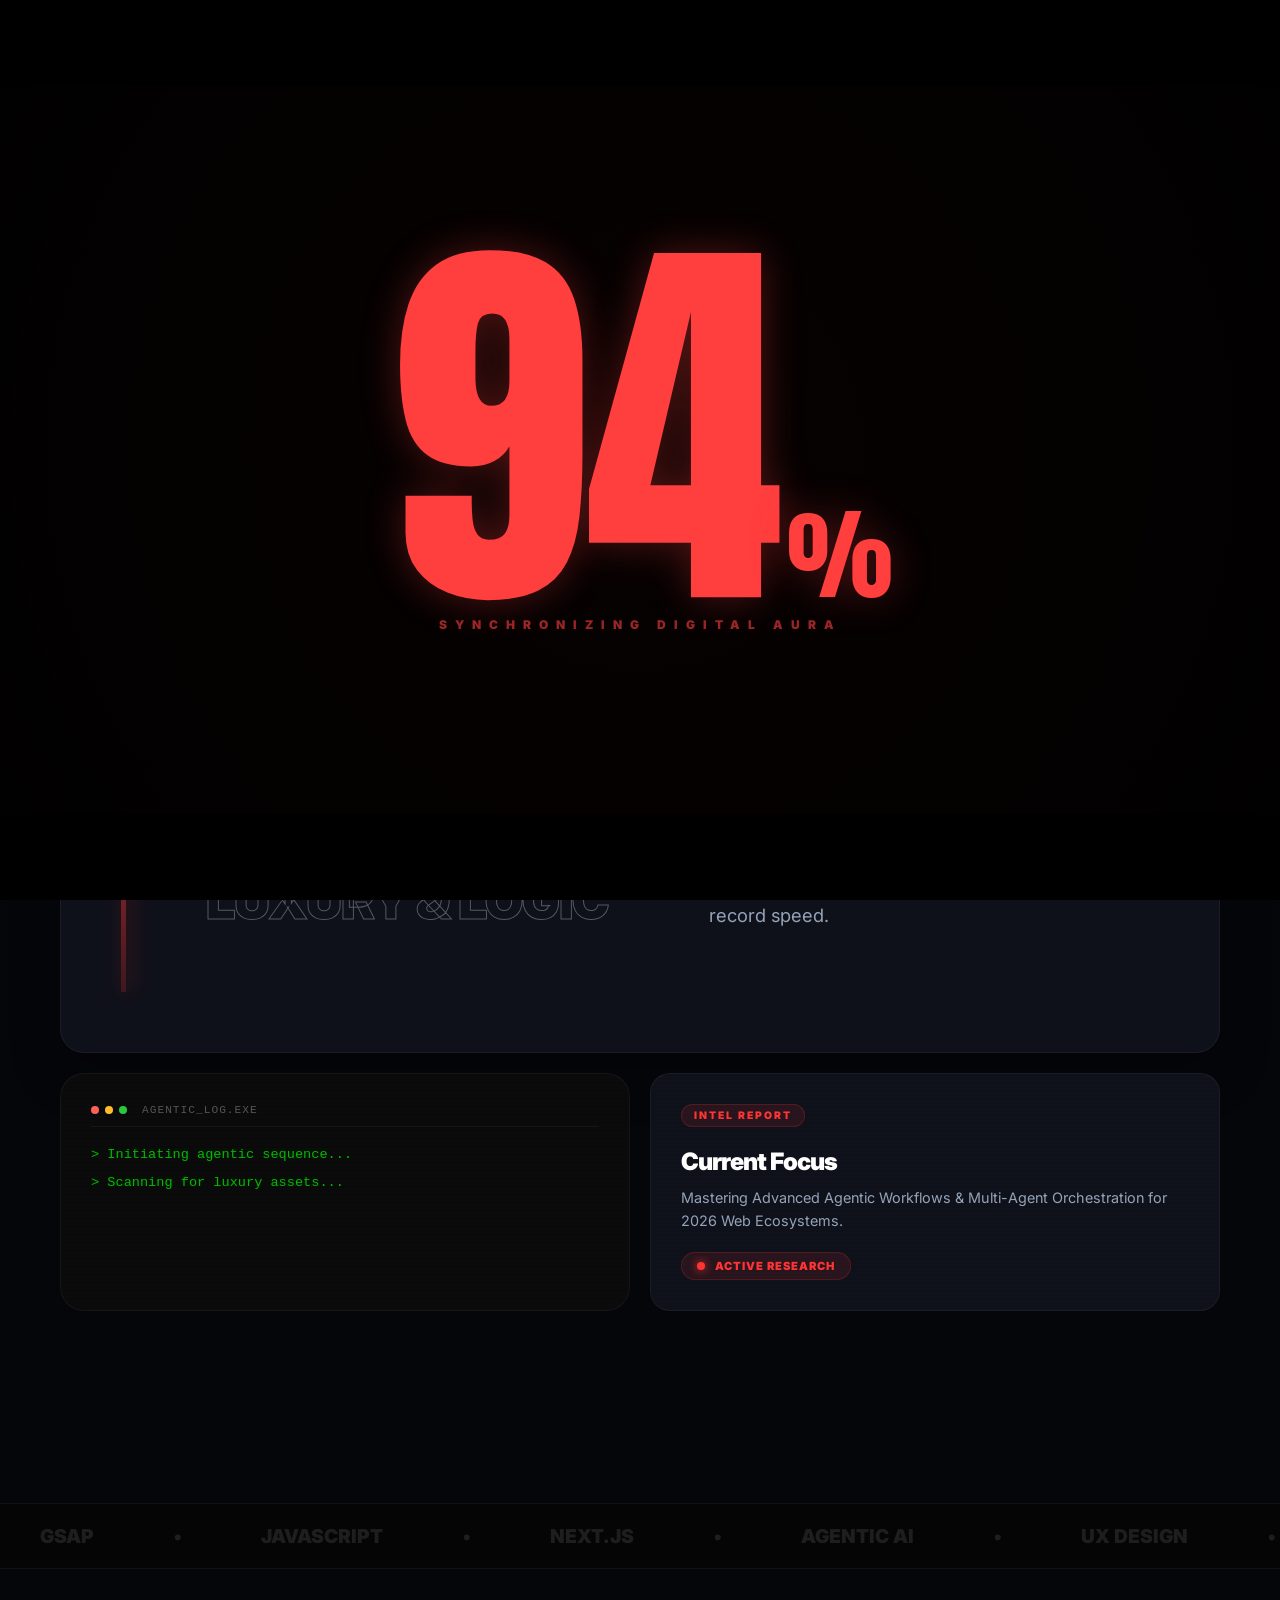
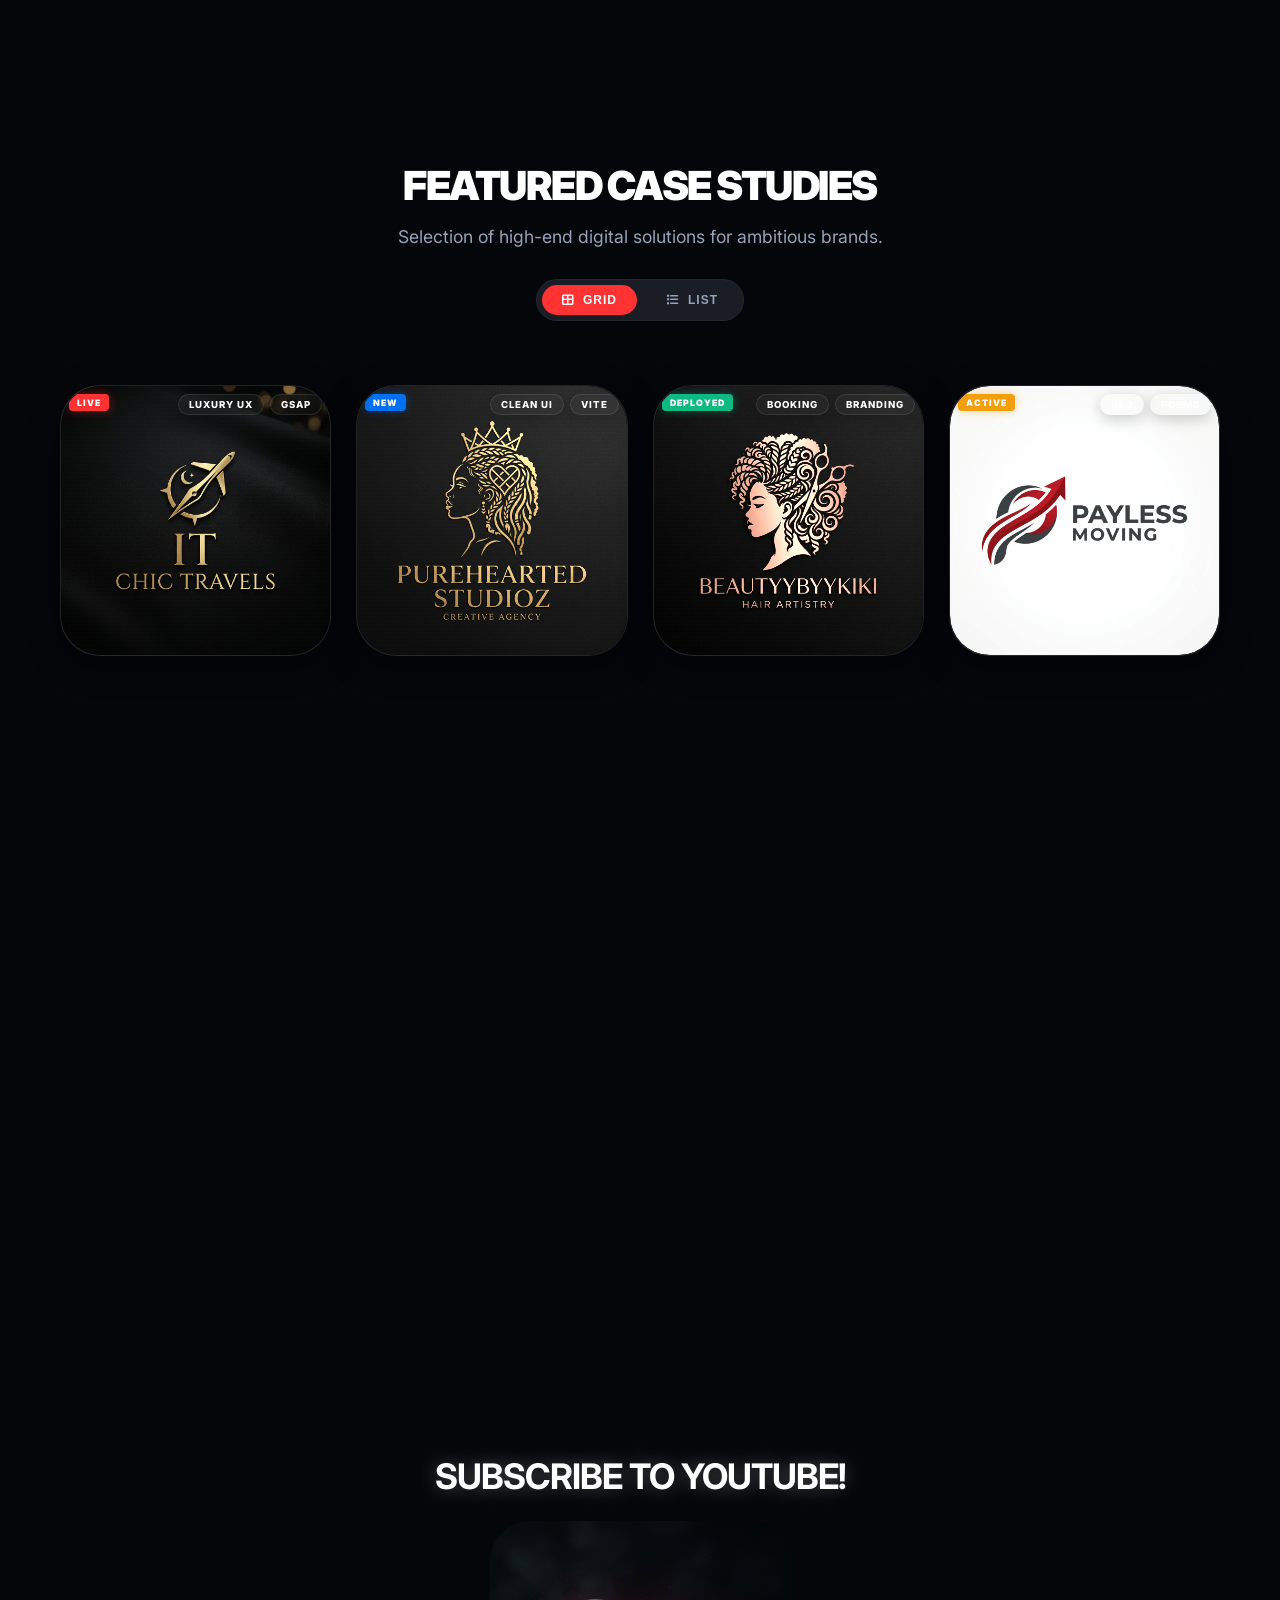
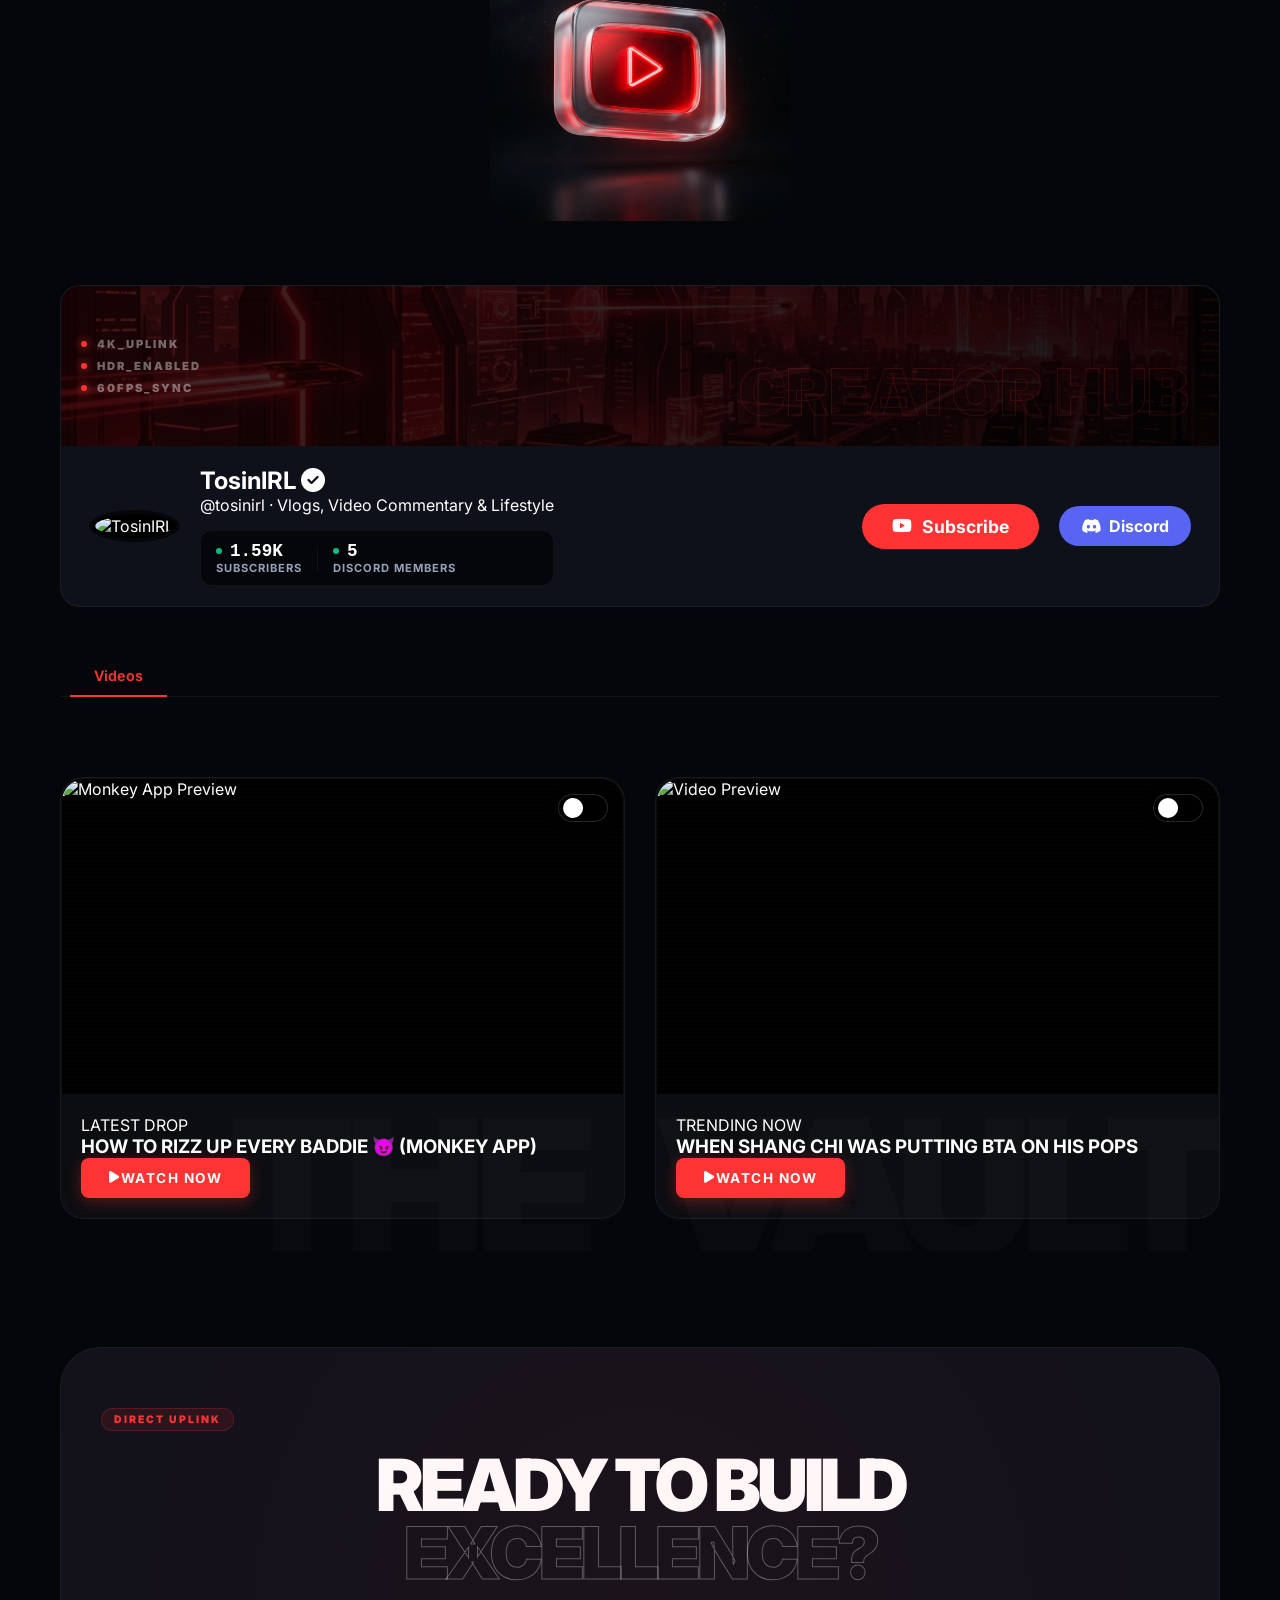
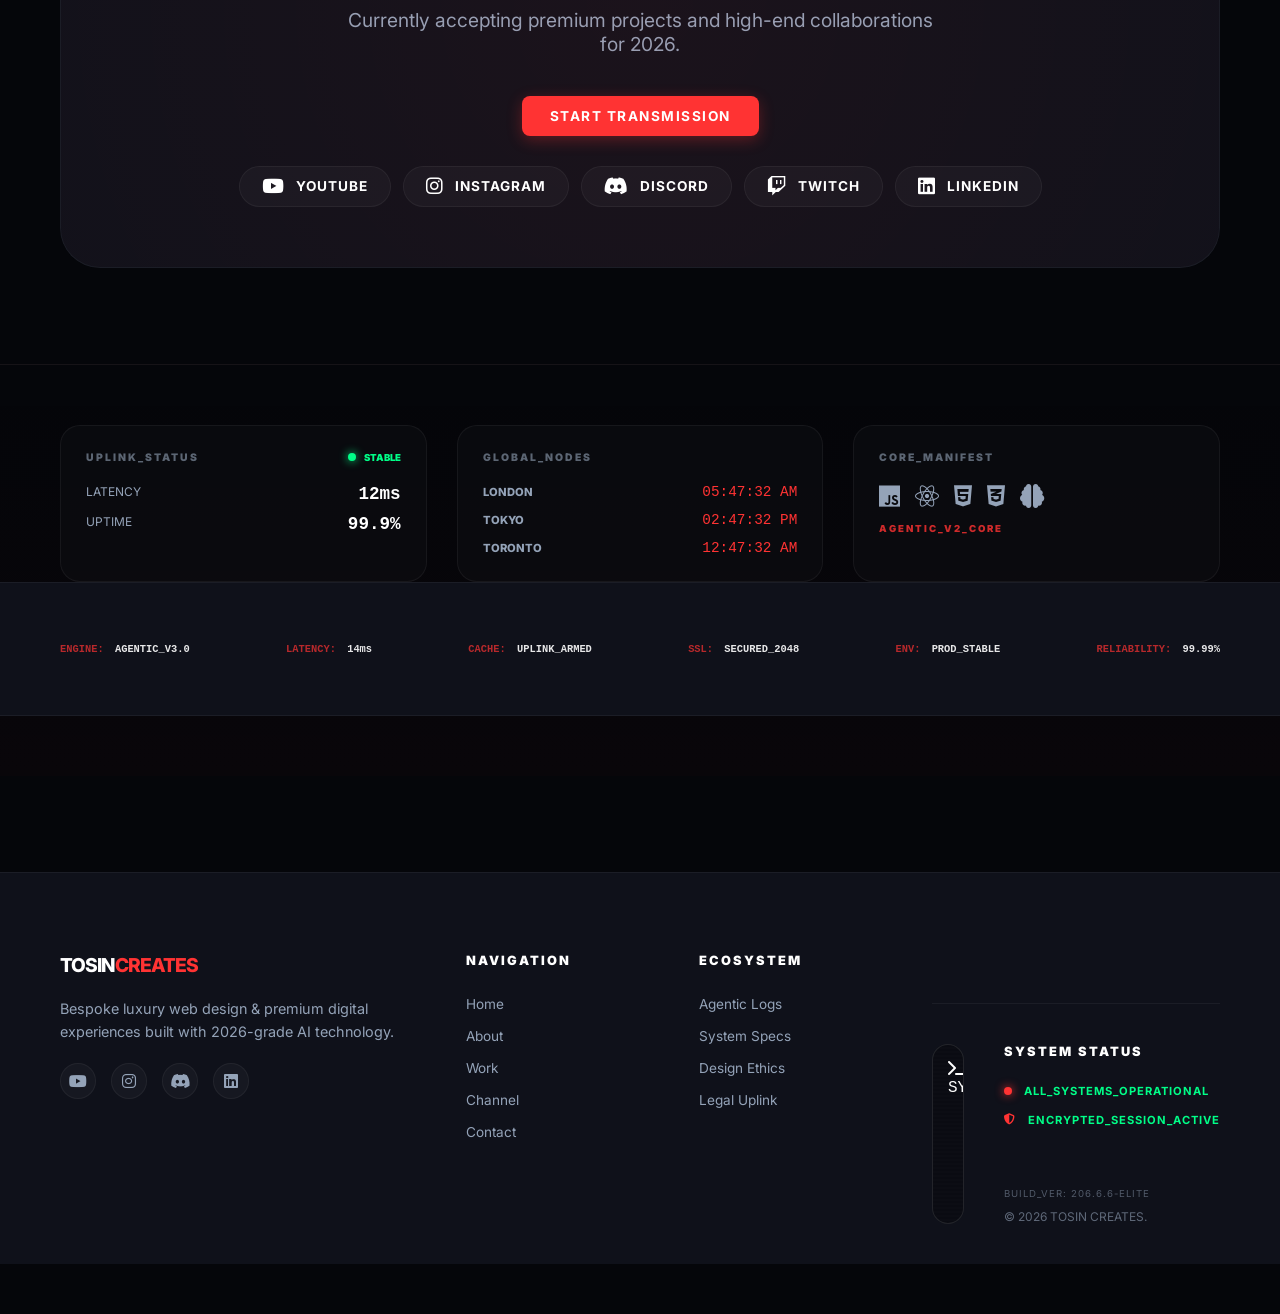
==== DEPLOYABLE_PORTFOLIO/index.html @ 37f535d2 "Add glassmorphic YouTube subscribe button to match Discord style" ====
<!-- DEPLOY_ID: 20260421_0252 -->
<!DOCTYPE html>
<html lang="en">
<head>
    <meta charset="UTF-8">
    <meta name="viewport" content="width=device-width, initial-scale=1.0, viewport-fit=cover">
    <title>Tosin Creates | Creative Web Development & Designer (v206.6.7)</title>
    <!-- CACHE_BUST: 2026-04-26-22-22 -->

    <link rel="icon" type="image/png" href="assets/images/tc_media_hub_logo.png?v=23">
    <link rel="shortcut icon" href="assets/images/tc_media_hub_logo.png?v=23">
    <link rel="apple-touch-icon" href="assets/images/tc_media_hub_logo.png?v=24">
    <link href="https://fonts.googleapis.com/css2?family=Anton&family=Inter:wght@400;700;900&display=swap" rel="stylesheet">
    <link rel="stylesheet" href="style.css?v=206.5">
    <link rel="stylesheet" href="https://cdnjs.cloudflare.com/ajax/libs/font-awesome/6.4.0/css/all.min.css">
    <script src="https://cdnjs.cloudflare.com/ajax/libs/gsap/3.12.2/gsap.min.js"></script>
    <script src="https://cdnjs.cloudflare.com/ajax/libs/gsap/3.12.2/ScrollTrigger.min.js"></script>
</head>
<body>
    <!-- Premium Preloader -->
    <!-- Mob Psycho Inspired Loading Screen -->
    <div id="preloader">
        <div class="mob-container">
            <div class="shigeo-aura"></div>
            <div class="mob-counter">
                <span id="load-count">00</span>
                <span class="mob-percent">%</span>
            </div>
            <div class="mob-status">Synchronizing Digital Aura</div>
        </div>
    </div>

    <div class="noise-overlay"></div>
    

    <!-- Pro-Dashboard Header (Based on Screenshot) -->
    <header class="dashboard-header">
        <div class="header-left">
            <div class="logo">TOSIN<span>CREATES</span></div>
        </div>
        
        <nav class="header-center">
            <ul class="nav-links">
                <li><a href="#home" class="active">Home</a></li>
                <li><a href="#about">About</a></li>
                <li><a href="#work">Work</a></li>
                <li><a href="#socials">Channel</a></li>
            </ul>
        </nav>
        
        <div class="header-right">
            <div class="header-status">
                <span class="status-loc">TORONTO</span>
                <span class="status-sep">|</span>
                <span class="status-time" id="headerTime">00:00:00</span>
            </div>
            <div id="themeToggle" class="theme-switch" aria-label="Toggle Theme">
                <i class="fas fa-moon moon-icon"></i>
                <i class="fas fa-sun sun-icon"></i>
                <div class="theme-dot"></div>
            </div>
            <button id="mobileMenuBtn" class="mobile-menu-btn" aria-label="Toggle Menu">
                <span></span>
                <span></span>
            </button>
        </div>
    </header>

    <!-- Mobile Navigation Overlay -->
    <div id="mobileNav" class="mobile-nav-overlay">
        <div class="mobile-nav-content">
            <ul class="mobile-nav-links">
                <li><a href="#home">HOME</a></li>
                <li><a href="#about">ABOUT</a></li>
                <li><a href="#work">WORK</a></li>
                <li><a href="#socials">CHANNEL</a></li>
                <li><a href="#contact">CONTACT</a></li>
            </ul>
            <div class="mobile-nav-footer">
                <div class="status-badge">
                    <div class="status-pulse"></div>
                    <span>SYS_MOBILE_UPLINK_READY</span>
                </div>
            </div>
        </div>
    </div>

    <main>
        <!-- Hero Section: Premium Technical Focus -->
        <section class="hero" id="home">
            <div class="hero-content">
                <div class="badge">AGENTIC AI POWERED</div>
                <h1>Crafting Digital Excellence</h1>
                <p>Bespoke luxury web design & premium digital experiences built with 2026-grade AI technology.</p>
                <div class="hero-btns">
                    <a href="#work" class="btn btn-primary">View Portfolio</a>
                    <a href="#contact" class="btn btn-outline">Start Project</a>
                </div>
                <div class="hero-system-clock">
                    <div class="clock-prefix">SYS_CORE_UPLINK // TORONTO</div>
                    <div class="clock-time" id="heroClock">00:00:00</div>
                    <div class="clock-status">
                        <span class="status-dot"></span>
                        SIGNAL_STRENGTH_MAXIMIZED
                    </div>
                </div>
                <div class="hero-watermark">
                    <span class="watermark-text">TOSIN</span>
                    <span class="watermark-text">CREATES</span>
                </div>
            </div>
        </section>

        <!-- About / Mission Section -->
        <section class="about" id="about">
            <div class="container">
                <div class="about-card">
                    <!-- Left accent bar -->
                    <div class="about-accent-bar"></div>

                    <!-- Main content -->
                    <div class="about-inner">
                        <div class="about-content-left">
                            <div class="about-top">
                                <span class="about-eyebrow">Current Mission</span>
                                <div class="about-divider"></div>
                            </div>
                            <h2 class="about-heading">
                                The Intersection of<br>
                                <span class="about-heading-highlight">Luxury &amp; Logic</span>
                            </h2>
                        </div>

                        <div class="about-content-right">
                            <p class="about-para">
                                I am a creative web developer focused on mastering the transition from 
                                <em>'AI power user'</em> to building AI&#8209;driven digital ecosystems. 
                                My workflow is built on agentic systems, allowing me to ship premium, 
                                custom&#8209;coded solutions at record speed.
                            </p>
                        </div>
                    </div>


                </div>

                <!-- Ecosystem Grid: Agentic Log & Daily Mission -->
                <div class="ecosystem-grid">
                    <!-- Agentic Log -->
                    <div class="system-card terminal-card">
                        <div class="terminal-header">
                            <div class="terminal-dots">
                                <span></span><span></span><span></span>
                            </div>
                            <div class="terminal-title">AGENTIC_LOG.EXE</div>
                        </div>
                        <div class="terminal-body" id="agenticLog">
                            <div class="log-line">> Initiating agentic sequence...</div>
                            <div class="log-line">> Scanning for luxury assets...</div>
                        </div>
                    </div>

                    <!-- Daily Mission -->
                    <div class="system-card mission-card">
                        <div class="about-top">
                            <span class="about-eyebrow">Intel Report</span>
                        </div>
                        <h3 class="mission-title">Current Focus</h3>
                        <p class="mission-desc">Mastering Advanced Agentic Workflows & Multi-Agent Orchestration for 2026 Web Ecosystems.</p>
                        <div class="mission-status">
                            <div class="status-pulse"></div>
                            <span>ACTIVE RESEARCH</span>
                        </div>
                    </div>
                </div>
            </div>
        </section>

        <!-- Tech Marquee -->
        <div class="tech-marquee-wrap">
            <div class="tech-marquee">
                <div class="marquee-content">
                    <span>GSAP</span><span>•</span>
                    <span>JAVASCRIPT</span><span>•</span>
                    <span>NEXT.JS</span><span>•</span>
                    <span>AGENTIC AI</span><span>•</span>
                    <span>UX DESIGN</span><span>•</span>
                    <span>LUXURY CODE</span><span>•</span>
                    <!-- Duplicate for infinite scroll -->
                    <span>GSAP</span><span>•</span>
                    <span>JAVASCRIPT</span><span>•</span>
                    <span>NEXT.JS</span><span>•</span>
                    <span>AGENTIC AI</span><span>•</span>
                    <span>UX DESIGN</span><span>•</span>
                    <span>LUXURY CODE</span><span>•</span>
                </div>
            </div>
        </div>

        <!-- Work Section: Cases Studies (Pro Grid) -->
        <section class="work" id="work">
            <div class="container">
                <div class="section-header">
                    <h2>Featured Case Studies</h2>
                    <p>Selection of high-end digital solutions for ambitious brands.</p>
                    
                    <div class="view-controls">
                        <button id="gridViewBtn" class="view-btn active"><i class="fas fa-th-large"></i> GRID</button>
                        <button id="listViewBtn" class="view-btn"><i class="fas fa-list"></i> LIST</button>
                    </div>
                </div>
                
                <div class="project-grid">
                    <!-- 1. IT Chic Travels -->
                    <div class="project-card dashboard-card">
                        <div class="card-image-wrapper">
                            <img src="assets/images/it_chic_logo.png" alt="IT Chic Travels" class="project-img">
                            <div class="card-overlay">
                                <span class="card-badge live">LIVE</span>
                                <div class="card-tags">
                                    <span class="tag">Luxury UX</span>
                                    <span class="tag">GSAP</span>
                                </div>
                            </div>
                        </div>
                        <div class="card-info">
                            <h3>IT Chic Travels</h3>
                            <p>Luxury travel boutique with cinematic storytelling.</p>
                            <a href="https://itchictravels.netlify.app/" class="card-btn" target="_blank">View Project <i class="fas fa-external-link-alt"></i></a>
                        </div>
                    </div>

                    <!-- 2. PureHearted Studioz -->
                    <div class="project-card dashboard-card item-pure">
                        <div class="card-image-wrapper">
                            <img src="assets/images/purehearted_logo_v2.png" alt="PureHearted Studioz" class="project-img">
                            <div class="card-overlay">
                                <span class="card-badge new">NEW</span>
                                <div class="card-tags">
                                    <span class="tag">Clean UI</span>
                                    <span class="tag">Vite</span>
                                </div>
                            </div>
                        </div>
                        <div class="card-info">
                            <h3>PureHearted Studioz</h3>
                            <p>Minimalist, high-performance studio platform.</p>
                            <a href="https://pureheartedstudioz.com" class="card-btn" target="_blank">View Project <i class="fas fa-external-link-alt"></i></a>
                        </div>
                    </div>

                    <!-- 3. BeautyybyyKiKi -->
                    <div class="project-card dashboard-card item-beauty">
                        <div class="card-image-wrapper">
                            <img src="assets/images/beautyybyykiki_logo_v2.png" alt="BeautyybyyKiKi" class="project-img">
                            <div class="card-overlay">
                                <span class="card-badge deployed">DEPLOYED</span>
                                <div class="card-tags">
                                    <span class="tag">Booking</span>
                                    <span class="tag">Branding</span>
                                </div>
                            </div>
                        </div>
                        <div class="card-info">
                            <h3>BeautyybyyKiKi</h3>
                            <p>Professional booking & portfolio for hair artistry.</p>
                            <a href="https://tosinirl.github.io/beautyybyykiki/" class="card-btn" target="_blank">View Project <i class="fas fa-external-link-alt"></i></a>
                        </div>
                    </div>

                    <!-- 4. Payless Moving -->
                    <div class="project-card dashboard-card">
                        <div class="card-image-wrapper">
                            <img src="assets/images/payless_logo.png" alt="Payless Moving" class="project-img">
                            <div class="card-overlay">
                                <span class="card-badge active">ACTIVE</span>
                                <div class="card-tags">
                                    <span class="tag">SEO</span>
                                    <span class="tag">Forms</span>
                                </div>
                            </div>
                        </div>
                        <div class="card-info">
                            <h3>Payless Moving</h3>
                            <p>Refined logistics for local delivery excellence.</p>
                            <a href="https://tosinirl.github.io/PAYLESSMOVING/" class="card-btn" target="_blank">View Project <i class="fas fa-external-link-alt"></i></a>
                        </div>
                    </div>




                </div> <!-- End project-grid -->
            </div> <!-- End container -->
        </section> <!-- End work section -->
        <!-- Metrics Removed -->


        <!-- Discord Hub Section -->
        <section id="discord-hub" class="discord-hub reveal-on-scroll">
            <div class="hub-container">
                <div class="hub-text">
                    <h2>Discord</h2>
                                        <p>Join our thriving Discord community—see the preview below! Access exclusive updates, join our movie nights, and hang out with the community. It’s the perfect hub for streaming, YouTube, and just chilling together.</p>
                </div>
                <div class="hub-action">
                    <a href="https://discord.com/invite/vW7DnNsf74" class="discord-join-btn" target="_blank">
                        <span>Join my Discord!</span>
                        <div class="discord-logo-wrap">
                            <img src="assets/images/discord-dark.png" alt="Discord Logo Dark" class="discord-btn-logo discord-logo-dark">
                            <img src="assets/images/discord-light.png" alt="Discord Logo Light" class="discord-btn-logo discord-logo-light">
                        </div>
                    </a>
                </div>
            </div>
        </section>

        <!-- YouTube Content Hub -->
        <section class="hub" id="socials">
            <div class="container">
                <div class="hub-action" style="margin-bottom: 4rem;">
                    <a href="https://youtube.com/@tosinirl?sub_confirmation=1" class="youtube-subscribe-btn" target="_blank">
                        <span>Subscribe to YouTube!</span>
                        <div class="youtube-logo-wrap">
                            <img src="assets/images/youtube_glass_icon.png" alt="YouTube Glass Icon" class="youtube-glass-icon">
                        </div>
                    </a>
                </div>

                <!-- Channel Header -->
                <div class="yt-channel-header">
                    <div class="yt-channel-banner">
                        <div class="yt-banner-specs">
                            <div class="spec-item"><span class="spec-dot"></span> 4K_UPLINK</div>
                            <div class="spec-item"><span class="spec-dot"></span> HDR_ENABLED</div>
                            <div class="spec-item"><span class="spec-dot"></span> 60FPS_SYNC</div>
                        </div>
                    </div>
                    <div class="yt-channel-meta">
                        <div class="yt-channel-avatar-wrap">
                            <img src="https://yt3.googleusercontent.com/zx10fuWqPwDa7uQhcf-ajlOKGNH3bXg_g7iide2NKQWUYK5bnap0Apryln_4ciFgs-VlFRwd3Q=s900-c-k-c0x00ffffff-no-rj" alt="TosinIRL" class="yt-channel-avatar">
                        </div>
                        <div class="yt-channel-info">
                            <h2 class="yt-channel-name">TosinIRL <i class="fas fa-check-circle yt-verify"></i></h2>
                            <p class="yt-channel-handle">@tosinirl · Vlogs, Video Commentary & Lifestyle</p>
                            
                            <!-- Live Stats Row -->
                            <div class="yt-channel-stats">
                                <div class="stat-item">
                                    <span class="stat-value"><span class="pulse-dot"></span><span id="sub-count">1.59K</span></span>
                                    <span class="stat-label">Subscribers</span>
                                </div>
                                <div class="stat-divider"></div>
                                <div class="stat-item">
                                    <span class="stat-value"><span class="pulse-dot"></span><span id="discord-count">5</span></span>
                                    <span class="stat-label">Discord Members</span>
                                </div>
                            </div>
                        </div>
                        <div class="yt-channel-actions">
                            <a href="https://youtube.com/@tosinirl?sub_confirmation=1" class="btn-yt-subscribe" target="_blank" rel="noopener">
                                <i class="fab fa-youtube"></i> Subscribe
                            </a>
                            <a href="https://discord.com/invite/vW7DnNsf74" class="btn-discord" target="_blank" rel="noopener">
                                <i class="fab fa-discord"></i> Discord
                            </a>
                        </div>
                    </div>
                </div>

                <!-- Channel Tabs -->
                <div class="yt-tabs">
                    <div class="yt-tab active" data-tab="videos">Videos</div>
                </div>

                <!-- Featured Previews Grid -->
                <div class="yt-tab-content">
                    <div class="yt-main-content">
                        <div class="video-preview-grid">
                            <!-- Monkey App -->
                            <div class="video-card featured-full featured-monkey" data-video-id="UNarPhkqDD0">
                                <div class="thumbnail">
                                    <div class="volume-control"><i class="fas fa-volume-up"></i><div class="dot"></div></div>
                                    <img src="https://i.ytimg.com/vi/UNarPhkqDD0/hqdefault.jpg" class="thumbnail-img" alt="Monkey App Preview">
                                    <div id="monkey-player" class="yt-iframe"></div>
                                    <div class="featured-play-hint"><i class="fas fa-play"></i></div>
                                </div>
                                <div class="video-content featured-content">
                                    <span class="featured-label text-accent">LATEST DROP</span>
                                    <h3 class="video-title">HOW TO RIZZ UP EVERY BADDIE 😈 (MONKEY APP)</h3>
                                    <div class="featured-actions">
                                        <a href="https://www.youtube.com/watch?v=UNarPhkqDD0" target="_blank" class="btn btn-primary">
                                            <i class="fas fa-play"></i> WATCH NOW
                                        </a>
                                    </div>
                                </div>
                            </div>

                            <!-- Shang Chi -->
                            <div class="video-card featured-full featured-shangchi" data-video-id="1UVkZgmm4Gk">
                                <div class="thumbnail">
                                    <div class="volume-control"><i class="fas fa-volume-up"></i><div class="dot"></div></div>
                                    <img src="https://i.ytimg.com/vi/1UVkZgmm4Gk/hqdefault.jpg" class="thumbnail-img" alt="Video Preview">
                                    <div id="shangchi-player" class="yt-iframe"></div>
                                    <div class="featured-play-hint"><i class="fas fa-play"></i></div>
                                </div>
                                <div class="video-content featured-content">
                                    <span class="featured-label text-accent">TRENDING NOW</span>
                                    <h3 class="video-title">WHEN SHANG CHI WAS PUTTING BTA ON HIS POPS</h3>
                                    <div class="featured-actions">
                                        <a href="https://www.youtube.com/watch?v=1UVkZgmm4Gk" target="_blank" class="btn btn-primary">
                                            <i class="fas fa-play"></i> WATCH NOW
                                        </a>
                                    </div>
                                </div>
                            </div>
                        </div>
                    </div>
                </div>

            </div>
        <!-- Contact Console: The Grand Finale -->
        <section class="contact" id="contact">
            <div class="container">
                <div class="contact-card">
                    <div class="contact-inner">
                        <div class="about-top">
                            <span class="about-eyebrow">Direct Uplink</span>
                        </div>
                        <h2 class="contact-heading">Ready to Build<br><span class="about-heading-highlight">Excellence?</span></h2>
                        <p class="contact-desc">Currently accepting premium projects and high-end collaborations for 2026.</p>
                        <div class="contact-btns">
                            <a href="mailto:contact@tosincreates.com" class="btn btn-primary">Start Transmission</a>
                            <div class="social-pills">
                            <a href="https://youtube.com/@tosinirl" class="social-pill yt" target="_blank" rel="noopener" aria-label="YouTube">
                                <i class="fab fa-youtube"></i>
                                <span class="social-label">YouTube</span>
                            </a>
                            <a href="https://instagram.com/tosinirl" class="social-pill ig" target="_blank" rel="noopener" aria-label="Instagram">
                                <i class="fab fa-instagram"></i>
                                <span class="social-label">Instagram</span>
                            </a>
                            <a href="https://discord.com/invite/vW7DnNsf74" class="social-pill dc" target="_blank" rel="noopener" aria-label="Discord">
                                <i class="fab fa-discord"></i>
                                <span class="social-label">Discord</span>
                            </a>
                             <a href="https://twitch.tv/tosinirl" class="social-pill tw" target="_blank" rel="noopener" aria-label="Twitch">
                                <i class="fab fa-twitch"></i>
                                <span class="social-label">Twitch</span>
                            </a>
                            <a href="https://www.linkedin.com/in/tosinshittu" class="social-pill li" target="_blank" rel="noopener" aria-label="LinkedIn">
                                <i class="fab fa-linkedin"></i>
                                <span class="social-label">LinkedIn</span>
                            </a>
                        </div>
                        </div>
                    </div>
                </div>
            </div>
        </section>


        <!-- System Infrastructure: The Support Layer -->
        <section class="system-infra">
            <div class="container">
                <div class="infra-grid">
                    <!-- Node 1: Terminal Status -->
                    <div class="infra-card">
                        <div class="infra-header">
                            <span class="infra-label">UPLINK_STATUS</span>
                            <div class="status-indicator">
                                <div class="status-pulse green"></div>
                                <span class="pulse-text">STABLE</span>
                            </div>
                        </div>
                        <div class="infra-body">
                            <div class="infra-stat">
                                <span class="stat-key">LATENCY</span>
                                <span class="stat-value">12ms</span>
                            </div>
                            <div class="infra-stat">
                                <span class="stat-key">UPTIME</span>
                                <span class="stat-value">99.9%</span>
                            </div>
                        </div>
                    </div>

                    <!-- Node 2: Global Clocks -->
                    <div class="infra-card">
                        <div class="infra-header">
                            <span class="infra-label">GLOBAL_NODES</span>
                        </div>
                        <div class="infra-body nodes">
                            <div class="node-item">
                                <span class="node-loc">LONDON</span>
                                <span class="node-time" id="clockLDN">00:00:00</span>
                            </div>
                            <div class="node-item">
                                <span class="node-loc">TOKYO</span>
                                <span class="node-time" id="clockTKY">00:00:00</span>
                            </div>
                            <div class="node-item">
                                <span class="node-loc">TORONTO</span>
                                <span class="node-time" id="clockYYZ">00:00:00</span>
                            </div>
                        </div>
                    </div>

                    <!-- Node 3: Tech Stack -->
                    <div class="infra-card stack-card">
                        <div class="infra-header">
                            <span class="infra-label">CORE_MANIFEST</span>
                        </div>
                        <div class="stack-icons">
                            <i class="fab fa-js" title="JavaScript"></i>
                            <i class="fab fa-react" title="Next.js"></i>
                            <i class="fab fa-html5" title="HTML5"></i>
                            <i class="fab fa-css3-alt" title="CSS3"></i>
                            <i class="fas fa-brain" title="Agentic AI"></i>
                        </div>
                        <div class="stack-text">AGENTIC_V2_CORE</div>
                    </div>
                </div>
            </div>


        <!-- Terminal Status Bar: The Metadata Bridge -->
        <div class="terminal-status-bar">
            <div class="container">
                <div class="status-bar-inner">
                    <div class="status-item"><span class="s-label">ENGINE:</span> <span class="s-value">AGENTIC_V3.0</span></div>
                    <div class="status-item"><span class="s-label">LATENCY:</span> <span class="s-value">14ms</span></div>
                    <div class="status-item"><span class="s-label">CACHE:</span> <span class="s-value">UPLINK_ARMED</span></div>
                    <div class="status-item"><span class="s-label">SSL:</span> <span class="s-value">SECURED_2048</span></div>
                    <div class="status-item"><span class="s-label">ENV:</span> <span class="s-value">PROD_STABLE</span></div>
                    <div class="status-item"><span class="s-label">RELIABILITY:</span> <span class="s-value">99.99%</span></div>
                </div>
            </div>
        </div>

    </main>

    <footer class="dashboard-footer">
        <div class="container">
            <div class="footer-grid">
                <div class="footer-col brand-col">
                    <div class="logo">TOSIN<span>CREATES</span></div>
                    <p class="brand-tagline">Bespoke luxury web design & premium digital experiences built with 2026-grade AI technology.</p>
                    <div class="footer-socials">
                        <a href="https://youtube.com/@tosinirl" target="_blank" aria-label="YouTube"><i class="fab fa-youtube"></i></a>
                        <a href="https://instagram.com/tosinirl" target="_blank" aria-label="Instagram"><i class="fab fa-instagram"></i></a>
                        <a href="https://discord.com/invite/vW7DnNsf74" target="_blank" aria-label="Discord"><i class="fab fa-discord"></i></a>
                        <a href="https://linkedin.com/in/tosinshittu" target="_blank" aria-label="LinkedIn"><i class="fab fa-linkedin"></i></a>
                    </div>
                </div>

                <div class="footer-col">
                    <h4 class="footer-title">Navigation</h4>
                    <ul class="footer-links">
                        <li><a href="#home">Home</a></li>
                        <li><a href="#about">About</a></li>
                        <li><a href="#work">Work</a></li>
                        <li><a href="#socials">Channel</a></li>
                        <li><a href="#contact">Contact</a></li>
                    </ul>
                </div>

                <div class="footer-col">
                    <h4 class="footer-title">Ecosystem</h4>
                    <ul class="footer-links">
                        <li><a href="#">Agentic Logs</a></li>
                        <li><a href="#">System Specs</a></li>
                        <li><a href="#">Design Ethics</a></li>
                        <li><a href="#">Legal Uplink</a></li>
                    </ul>
                </div>

            <div class="footer-bottom-grid">
                <!-- Agentic Log Hub -->
                <div class="system-card terminal-card footer-terminal">
                    <div class="card-header">
                        <div class="header-left">
                            <i class="fas fa-terminal"></i>
                            <span class="card-title">SYS_AGENT_LOG</span>
                        </div>
                        <div class="header-right">
                            <span class="status-pulse"></span>
                            <span class="status-text">LIVE_SYNC</span>
                        </div>
                    </div>
                    <div class="terminal-body" id="agenticLog">
                        <!-- Logs inject here -->
                    </div>
                </div>

                <div class="footer-col status-col">
                    <h4 class="footer-title">System Status</h4>
                    <div class="footer-status-item">
                        <div class="status-pulse"></div>
                        <span>ALL_SYSTEMS_OPERATIONAL</span>
                    </div>
                    <div class="footer-status-item">
                        <i class="fas fa-shield-alt"></i>
                        <span>ENCRYPTED_SESSION_ACTIVE</span>
                    </div>
                    <p class="footer-version">BUILD_VER: 206.6.6-ELITE</p>
                    <p class="copyright">© 2026 TOSIN CREATES.</p>
                </div>
            </div>
            </div>
        </div>
    </footer>




    <script src="main.js?v=206.4"></script>
</body>
</html>
---- DEPLOYABLE_PORTFOLIO/style.css ----
.project-card, .video-card {
    transition: all 0.6s cubic-bezier(0.23, 1, 0.32, 1);
    transform-style: preserve-3d;
    position: relative;
    overflow: hidden;
}

.project-card::before, .video-card::before {
    content: '';
    position: absolute;
    top: 0;
    left: -100%;
    width: 50%;
    height: 100%;
    background: linear-gradient(
        to right,
        transparent,
        rgba(255, 255, 255, 0.05),
        transparent
    );
    transform: skewX(-25deg);
    transition: 0.75s;
    z-index: 5;
}

.project-card:hover::before, .video-card:hover::before {
    left: 150%;
}

.project-card:hover, .video-card:hover {
    transform: perspective(1000px) translateY(-10px) rotateX(2deg) rotateY(2deg);
    border-color: var(--accent-red);
    box-shadow: 0 20px 40px rgba(255, 51, 51, 0.1);
}

/* Disable effects in List View */
.project-grid.list-view .project-card::after,
.project-grid.list-view .project-card::before {
    display: none !important;
}

.project-grid.list-view .project-card:hover {
    transform: none !important;
    border-color: var(--border-color) !important;
    box-shadow: none !important;
}



/* Footer Terminal */
.footer-bottom-grid {
    display: grid;
    grid-template-columns: 2fr 1fr;
    gap: 40px;
    margin-top: 50px;
    padding-top: 40px;
    border-top: 1px solid rgba(255, 255, 255, 0.05);
}

.footer-terminal {
    background: rgba(0, 0, 0, 0.3) !important;
    border: 1px solid rgba(255, 255, 255, 0.1) !important;
    height: 180px;
    padding: 15px !important; /* Reduced padding to prevent distortion */
    display: flex !important;
    flex-direction: column !important;
    min-width: 0 !important;
}

.footer-terminal .terminal-body {
    padding: 10px 15px;
    font-size: 0.8rem;
    height: calc(100% - 45px);
    overflow: hidden;
    width: 100%;
}

.log-line {
    color: var(--accent-red);
    font-family: 'JetBrains Mono', monospace;
    margin-bottom: 5px;
    opacity: 0.8;
}

@media (max-width: 768px) {
    .footer-bottom-grid {
        grid-template-columns: 1fr;
    }
}

:root {
    --accent-red: #ff3333;
    --accent-red-muted: rgba(255, 51, 51, 0.1);
    --bg-primary: #05060a;
    --bg-secondary: #0f111a;
    --header-bg: rgba(11, 13, 23, 0.8);
    --text-primary: #ffffff;
    --text-secondary: #94a3b8;
    --pill-bg: #1a1c26;
    --border-color: rgba(255, 255, 255, 0.05);
    --card-bg: #0f111a;
    --shadow-color: rgba(0, 0, 0, 0.5);
    --hub-arrow: #5865F2; /* Discord Blue for Dark Mode */
}

/* --- MOB PSYCHO LOADING SCREEN --- */
#preloader {
    position: fixed;
    top: 0;
    left: 0;
    width: 100%;
    height: 100%;
    background: #000;
    z-index: 9999;
    display: flex !important;
    align-items: center;
    justify-content: center;
    flex-direction: column;
    overflow: hidden;
}

.mob-container {
    position: relative;
    text-align: center;
    width: 100%;
}

.status-pulse {
    width: 8px;
    height: 8px;
    background: var(--accent-red);
    border-radius: 50%;
    position: relative;
    box-shadow: 0 0 10px var(--accent-red);
}

.status-pulse::after {
    content: '';
    position: absolute;
    top: -4px;
    left: -4px;
    right: -4px;
    bottom: -4px;
    border: 1px solid var(--accent-red);
    border-radius: 50%;
    animation: status-ping 1.5s cubic-bezier(0, 0, 0.2, 1) infinite;
    opacity: 0;
}

@keyframes status-ping {
    0% { transform: scale(1); opacity: 0.8; }
    100% { transform: scale(2.5); opacity: 0; }
}

.mob-counter {
    font-size: clamp(8rem, 35vw, 25rem);
    font-weight: 400;
    line-height: 0.8;
    color: #ff3e3e; /* Intense Mob Red */
    font-family: 'Anton', sans-serif;
    letter-spacing: -2px;
    margin-bottom: 0;
    display: flex;
    align-items: baseline;
    justify-content: center;
    text-shadow: 0 0 40px rgba(255, 62, 62, 0.3);
    will-change: transform, opacity;
}

.mob-percent {
    font-size: 0.25em;
    margin-left: 5px;
    color: #ff3e3e;
}

.mob-status {
    font-family: 'Inter', sans-serif;
    font-size: 12px;
    font-weight: 900;
    letter-spacing: 8px;
    color: #ff3e3e;
    text-transform: uppercase;
    margin-top: 20px;
    opacity: 0.6;
}

.shigeo-aura {
    position: absolute;
    top: 50%;
    left: 50%;
    transform: translate(-50%, -50%);
    width: 200%;
    height: 200%;
    background: radial-gradient(circle, rgba(255, 62, 62, 0.2) 0%, transparent 70%);
    z-index: -1;
    opacity: 0;
}

/* Jitter / Shake for High Intensity */
.mob-intensity-high .mob-counter {
    animation: mob-jitter 0.08s infinite alternate;
}

@keyframes mob-jitter {
    0% { transform: translate(2px, 2px) scale(1.02); }
    100% { transform: translate(-2px, -2px) scale(0.98); }
}

.about-card {
    position: relative;
    background: var(--bg-secondary);
    border: 1px solid var(--border-color);
    border-radius: 24px;
    padding: 60px;
    overflow: hidden;
    transition: border-color 0.4s ease;
}

.about-card:hover {
    border-color: rgba(255, 51, 51, 0.2);
}

.about-heading {
    font-size: clamp(2.5rem, 5vw, 4rem);
    line-height: 1.1;
    margin-bottom: 30px;
    font-weight: 900;
}

.about-heading-highlight {
    color: var(--accent-red);
    position: relative;
    display: inline-block;
}

.about-heading-highlight::after {
    content: '';
    position: absolute;
    bottom: 5px;
    left: 0;
    width: 100%;
    height: 2px;
    background: var(--accent-red);
    transform: scaleX(0);
    transform-origin: right;
    transition: transform 0.6s cubic-bezier(0.23, 1, 0.32, 1);
}

.about-card:hover .about-heading-highlight::after {
    transform: scaleX(1);
    transform-origin: left;
}

body.light-theme {
    --bg-primary: #f8f8fa;
    --bg-secondary: #ffffff;
    --header-bg: rgba(255, 255, 255, 0.9);
    --text-primary: #1d1d1f;
    --text-secondary: #4b5563; /* Darkened for better contrast */
    --pill-bg: #f1f1f3;
    --border-color: rgba(0, 0, 0, 0.08);
    --card-bg: #ffffff;
    --shadow-color: rgba(0, 0, 0, 0.05);
    --hub-arrow: #4a54e1; /* Enhanced Discord Blue for Light Mode accessibility */
}

body.light-theme::before {
    background-image: 
        linear-gradient(rgba(0, 0, 0, 0.02) 1px, transparent 1px),
        linear-gradient(90deg, rgba(0, 0, 0, 0.02) 1px, transparent 1px);
}



* {
    margin: 0;
    padding: 0;
    box-sizing: border-box;
}

html {
    scroll-behavior: smooth;
    overflow-x: hidden;
}

body {
    background: var(--bg-primary);
    color: var(--text-primary);
    font-family: 'Inter', sans-serif;
    overflow-x: hidden;
    position: relative;
    transition: background-color 0.4s ease, color 0.4s ease;
}

.container {
    max-width: 1200px;
    margin: 0 auto;
    padding: 0 20px;
    width: 100%;
}

/* Background Aesthetics (Grid & Grain) */
body::before {
    content: '';
    position: fixed;
    top: 0;
    left: 0;
    width: 100%;
    height: 100%;
    background-image: 
        linear-gradient(rgba(255, 255, 255, 0.02) 1px, transparent 1px),
        linear-gradient(90deg, rgba(255, 255, 255, 0.02) 1px, transparent 1px);
    background-size: 50px 50px;
    z-index: -1;
    pointer-events: none;
}

.noise-overlay {
    position: fixed;
    top: 0;
    left: 0;
    width: 100%;
    height: 100%;
    background: url('assets/images/noise.svg');
    opacity: 0.05;
    pointer-events: none;
    z-index: 9998;
}

/* Scanline Effect */
.system-card::after, .video-card::after, .project-card::after, .dashboard-header::after {
    content: "";
    position: absolute;
    top: 0;
    left: 0;
    width: 100%;
    height: 100%;
    background: linear-gradient(
        to bottom,
        transparent 50%,
        rgba(255, 255, 255, 0.02) 50%
    );
    background-size: 100% 4px;
    pointer-events: none;
    z-index: 2;
    opacity: 0.3;
}

@keyframes scanlineMove {
    from { transform: translateY(0); }
    to { transform: translateY(100%); }
}

.system-card::before {
    content: "";
    position: absolute;
    top: -100%;
    left: 0;
    width: 100%;
    height: 50px;
    background: linear-gradient(to bottom, transparent, rgba(255, 51, 51, 0.05), transparent);
    animation: scanlineMove 8s linear infinite;
    pointer-events: none;
    z-index: 3;
}








.dashboard-header {
    display: flex;
    justify-content: space-between;
    align-items: center;
    padding: 0 40px;
    height: 80px;
    background: var(--header-bg);
    backdrop-filter: blur(20px);
    border-bottom: 1px solid var(--border-color);
    position: fixed;
    top: 0;
    left: 0;
    right: 0;
    z-index: 1000;
}

/* Mobile Menu Button */
.mobile-menu-btn {
    display: none;
    flex-direction: column;
    justify-content: center;
    gap: 6px;
    width: 32px;
    height: 32px;
    background: transparent;
    border: none;
    cursor: pointer;
    z-index: 2000;
}

.mobile-menu-btn span {
    display: block;
    width: 24px;
    height: 2px;
    background: var(--text-primary);
    transition: all 0.3s cubic-bezier(0.23, 1, 0.32, 1);
    border-radius: 10px;
}

.mobile-menu-btn.active span:nth-child(1) {
    transform: translateY(4px) rotate(45deg);
    background: var(--accent-red);
}

.mobile-menu-btn.active span:nth-child(2) {
    transform: translateY(-4px) rotate(-45deg);
    background: var(--accent-red);
}

/* Mobile Nav Overlay */
.mobile-nav-overlay {
    position: fixed;
    inset: 0;
    background: rgba(5, 6, 10, 0.98);
    backdrop-filter: blur(20px);
    z-index: 1500;
    display: flex;
    align-items: center;
    justify-content: center;
    opacity: 0;
    visibility: hidden;
    transition: all 0.5s cubic-bezier(0.23, 1, 0.32, 1);
}

.mobile-nav-overlay.active {
    opacity: 1;
    visibility: visible;
}

.mobile-nav-content {
    text-align: center;
}

.mobile-nav-links {
    list-style: none;
    display: flex;
    flex-direction: column;
    gap: 2rem;
}

.mobile-nav-links a {
    font-size: 2.5rem;
    font-weight: 900;
    color: var(--text-primary);
    text-transform: uppercase;
    letter-spacing: -2px;
    transition: all 0.3s ease;
    display: block;
}

.mobile-nav-links a:hover {
    color: var(--accent-red);
    transform: scale(1.1);
}

.mobile-nav-footer {
    margin-top: 50px;
    opacity: 0.5;
}

.logo {
    font-size: 1.2rem;
    font-weight: 800;
    letter-spacing: -1px;
}

.logo span {
    color: var(--accent-red);
}

/* Centered Navigation */
.nav-links {
    display: flex;
    gap: 3rem;
    list-style: none;
}

.nav-links a {
    text-decoration: none;
    color: var(--text-secondary);
    font-size: 0.85rem;
    font-weight: 600;
    text-transform: uppercase;
    letter-spacing: 1px;
}

.nav-links a:hover, .nav-links a.active {
    color: var(--accent-red);
}

/* Right-side Actions */
.header-right {
    display: flex;
    align-items: center;
    gap: 1.5rem;
}

.social-icon {
    color: var(--text-secondary);
    font-size: 1.2rem;
}

.social-icon:hover {
    color: var(--accent-red);
}

.social-header-links {
    display: flex;
    gap: 12px;
    align-items: center;
}

.social-icon-circle {
    width: 38px;
    height: 38px;
    background: rgba(255, 255, 255, 0.03);
    border: 1px solid var(--border-color);
    border-radius: 50%;
    display: flex;
    align-items: center;
    justify-content: center;
    color: var(--text-secondary);
    font-size: 1rem;
    transition: all 0.4s cubic-bezier(0.175, 0.885, 0.32, 1.275);
    text-decoration: none;
}

.social-icon-circle:hover {
    background: var(--accent-red);
    color: #fff;
    border-color: var(--accent-red);
    transform: translateY(-3px);
    box-shadow: 0 5px 15px rgba(255, 51, 51, 0.4);
}

.social-icon-circle i {
    font-size: 1.1rem;
}

/* Hero Social Quick Links */
.hero-social-quick {
    display: flex;
    gap: 30px;
    margin-top: 40px;
    justify-content: center;
    align-items: center;
}

.hero-social-quick a {
    color: rgba(255, 255, 255, 0.4);
    font-size: 1.5rem;
    transition: all 0.4s cubic-bezier(0.23, 1, 0.32, 1);
    position: relative;
}

.hero-social-quick a:hover {
    color: #fff;
    transform: translateY(-5px);
    text-shadow: 0 0 20px rgba(255, 255, 255, 0.4);
}

.hero-social-quick a::after {
    content: '';
    position: absolute;
    bottom: -10px;
    left: 50%;
    width: 0;
    height: 1px;
    background: var(--accent-red);
    transition: all 0.4s ease;
    transform: translateX(-50%);
}

.hero-social-quick a:hover::after {
    width: 20px;
}

/* Header Status (Location & Time) */
.header-status {
    display: flex;
    align-items: center;
    gap: 10px;
    margin-right: 25px;
    padding: 6px 15px;
    background: rgba(255, 255, 255, 0.03);
    border: 1px solid rgba(255, 255, 255, 0.05);
    border-radius: 100px;
    font-family: 'Courier New', monospace;
    font-size: 0.75rem;
    font-weight: 700;
    letter-spacing: 1px;
    color: var(--text-primary);
}

.status-loc {
    color: var(--accent-red);
}

.status-sep {
    opacity: 0.3;
}

.status-time {
    color: var(--text-primary);
    min-width: 90px;
}

@media (max-width: 850px) {
    .header-status {
        display: none;
    }
}

.profile-pill {
    background: var(--pill-bg);
    display: flex;
    align-items: center;
    gap: 12px;
    padding: 10px 20px;
    border-radius: 12px;
    border: 1px solid var(--border-color);
    transition: all 0.3s cubic-bezier(0.175, 0.885, 0.32, 1.275);
    cursor: pointer;
    text-decoration: none;
    background: rgba(255, 255, 255, 0.03);
}

.profile-pill:hover {
    transform: translateY(-5px) scale(1.02);
    border-color: var(--accent-red);
    box-shadow: 0 10px 30px rgba(212, 11, 11, 0.2);
    background: rgba(212, 11, 11, 0.05);
}

.profile-pill i {
    font-size: 1.5rem;
    color: var(--text-secondary);
    transition: color 0.3s ease;
}

.profile-pill:hover i {
    color: var(--accent-red);
}

.pill-info {
    display: flex;
    flex-direction: column;
}

.pill-title {
    font-size: 0.75rem;
    font-weight: 700;
    color: #fff;
    letter-spacing: 0.5px;
}

.pill-desc {
    font-size: 0.65rem;
    color: var(--text-secondary);
}

/* Hero System Clock */
.hero-system-clock {
    margin-top: 60px;
    margin-bottom: 20px;
    text-align: center;
    pointer-events: none;
    user-select: none;
    position: relative;
    z-index: 1;
}

.hero-system-clock::before {
    content: '';
    position: absolute;
    top: 50%;
    left: 50%;
    width: 300px;
    height: 100px;
    background: radial-gradient(circle, rgba(212, 11, 11, 0.05) 0%, transparent 70%);
    transform: translate(-50%, -50%);
    filter: blur(40px);
    z-index: -1;
}

.clock-prefix {
    font-family: 'Courier New', monospace;
    font-size: 0.7rem;
    color: var(--accent-red);
    letter-spacing: 4px;
    margin-bottom: 5px;
    font-weight: 700;
    opacity: 0.8;
}

.clock-time {
    font-family: 'Courier New', monospace;
    font-size: 4.5rem;
    font-weight: 900;
    color: var(--text-primary);
    line-height: 1;
    letter-spacing: -2px;
    text-shadow: 0 0 30px rgba(0, 0, 0, 0.05);
    margin: 10px 0;
    white-space: nowrap;
}

.clock-status {
    font-family: 'Courier New', monospace;
    font-size: 0.6rem;
    color: var(--text-secondary);
    letter-spacing: 3px;
    display: flex;
    align-items: center;
    justify-content: center;
    gap: 8px;
    opacity: 0.6;
}

.status-dot {
    width: 6px;
    height: 6px;
    background: var(--accent-red);
    border-radius: 50%;
    display: inline-block;
    box-shadow: 0 0 10px var(--accent-red);
}

@media (max-width: 768px) {
    .clock-time {
        font-size: 3rem;
    }
}

.profile-pill {
    background: var(--pill-bg);
    display: flex;
    align-items: center;
    gap: 10px;
    padding: 6px 14px 6px 6px;
    border-radius: 30px;
    border: 1px solid var(--border-color);
}

.avatar {
    width: 28px;
    height: 28px;
    border-radius: 50%;
    background: var(--bg-secondary);
    border: 1px solid var(--accent-red-muted);
    object-fit: cover;
}

/* Theme Switch (Pill Style from Screenshot) */
.theme-switch {
    width: 50px;
    height: 28px;
    background: rgba(255, 255, 255, 0.05);
    border-radius: 50px;
    display: flex;
    align-items: center;
    padding: 0 4px;
    cursor: pointer;
    border: 1px solid var(--border-color);
    position: relative;
    transition: background 0.4s cubic-bezier(0.175, 0.885, 0.32, 1.275);
    z-index: 10;
}

.theme-switch:hover {
    border-color: var(--accent-red);
}

.theme-switch.dark-active {
    background: var(--accent-red);
}

.theme-switch i {
    font-size: 11px;
    position: absolute;
    pointer-events: none;
    transition: opacity 0.3s ease, transform 0.3s ease;
}

.theme-switch .moon-icon {
    left: 8px;
    color: #ffce00;
    opacity: 1;
}

.theme-switch .sun-icon {
    right: 8px;
    color: #ff8c00;
    opacity: 0;
    transform: scale(0.5);
}

.theme-dot {
    width: 20px;
    height: 20px;
    background: #ffffff;
    border-radius: 50%;
    box-shadow: 0 2px 5px rgba(0,0,0,0.2);
    position: relative;
    z-index: 2;
    transform: translateX(0);
}

/* State shifts */
body.light-theme .theme-dot {
    /* transform handled by GSAP or CSS */
}

body.light-theme .theme-switch .moon-icon {
    opacity: 0;
    transform: scale(0.5);
}

body.light-theme .theme-switch .sun-icon {
    opacity: 1;
    transform: scale(1);
}

body.light-theme .theme-switch {
    background: var(--pill-bg);
}

body.light-theme .noise-overlay {
    opacity: 0.03;
}

body.light-theme .hero-watermark {
    -webkit-text-stroke: 1px rgba(0, 0, 0, 0.03);
}

body.light-theme::before {
    background-image: 
        linear-gradient(rgba(0, 0, 0, 0.03) 1px, transparent 1px),
        linear-gradient(90deg, rgba(0, 0, 0, 0.03) 1px, transparent 1px);
}

/* Hero Section Refined */
.hero {
    min-height: 50vh; /* Tightened height */
    display: flex;
    align-items: center;
    justify-content: center;
    text-align: center;
    padding-top: 100px;
    padding-bottom: 20px;
}

.hero-content {
    max-width: 900px;
}

.hero h1 {
    font-size: clamp(3rem, 10vw, 6rem);
    margin-bottom: 1.5rem;
    line-height: 0.9;
    font-weight: 900;
    letter-spacing: -3px;
    text-transform: uppercase;
}

.hero p {
    color: var(--text-secondary);
    font-size: 1.1rem;
    max-width: 600px;
    margin: 0 auto 2.5rem;
    opacity: 0.8;
}

.hero-btns {
    display: flex;
    gap: 20px;
    justify-content: center;
}

.hero-watermark {
    position: absolute;
    bottom: -50px;
    left: 0;
    width: 100%;
    display: flex;
    flex-direction: column;
    pointer-events: none;
    z-index: -1;
    overflow: hidden;
}

.watermark-text {
    font-size: 15vw;
    font-weight: 950;
    line-height: 0.8;
    color: transparent;
    -webkit-text-stroke: 1px rgba(255, 255, 255, 0.03);
    text-transform: uppercase;
    white-space: nowrap;
}

/* --- Button System Refined --- */
a {
    text-decoration: none;
    color: inherit;
}

.btn {
    display: inline-flex;
    align-items: center;
    justify-content: center;
    padding: 12px 28px;
    border-radius: 8px;
    font-size: 0.85rem;
    font-weight: 700;
    text-transform: uppercase;
    letter-spacing: 1.5px;
    cursor: pointer;
    transition: all 0.4s cubic-bezier(0.23, 1, 0.32, 1);
    position: relative;
    overflow: hidden;
    z-index: 1;
}

.btn-primary {
    background: var(--accent-red);
    color: #fff;
    border: none;
    box-shadow: 0 4px 15px rgba(255, 51, 51, 0.3);
}

.btn-primary::before {
    content: '';
    position: absolute;
    top: 0;
    left: -100%;
    width: 60%;
    height: 100%;
    background: linear-gradient(90deg, transparent, rgba(255, 255, 255, 0.2), transparent);
    transition: 0.6s;
    z-index: -1;
}

.btn-primary:hover {
    transform: translateY(-4px);
    box-shadow: 0 12px 30px rgba(255, 51, 51, 0.5);
    background: #ff4d4d;
}

.btn-primary:hover::before {
    left: 140%;
}

.btn-outline {
    background: rgba(255, 255, 255, 0.03);
    border: 1px solid var(--border-color);
    color: #fff;
}

.btn-outline:hover {
    background: rgba(255, 255, 255, 0.08);
    border-color: rgba(255, 255, 255, 0.2);
    transform: translateY(-4px);
}

.btn-small {
    padding: 8px 16px;
    font-size: 0.7rem;
    background: rgba(255, 255, 255, 0.05);
    border: 1px solid var(--border-color);
}

.btn-small:hover {
    background: var(--accent-red);
    border-color: var(--accent-red);
}

/* Passive Animation (Before Clicking) */
.btn-primary {
    animation: btnPulse 3s infinite;
}

@keyframes btnPulse {
    0% { box-shadow: 0 4px 15px rgba(255, 51, 51, 0.2); }
    50% { box-shadow: 0 4px 25px rgba(255, 51, 51, 0.4); }
    100% { box-shadow: 0 4px 15px rgba(255, 51, 51, 0.2); }
}

/* --- About Section --- */

.about {
    padding: 8rem 0;
    margin-top: -4rem; /* Tucked slightly into hero area */
}

/* Main card */
.about-card {
    position: relative;
    background: var(--card-bg);
    border: 1px solid var(--border-color);
    border-radius: 32px;
    overflow: hidden;
    display: flex;
    align-items: stretch;
    min-height: 300px;
    box-shadow: 0 20px 50px rgba(0,0,0,0.3);
}

/* Left accent bar */
.about-accent-bar {
    width: 6px;
    background: var(--accent-red);
    box-shadow: 4px 0 20px rgba(255, 51, 51, 0.3);
}

/* Inner content area */
.about-inner {
    flex: 1;
    padding: 60px 80px;
    display: grid;
    grid-template-columns: 1.2fr 1fr;
    gap: 60px;
    align-items: center;
    position: relative;
    z-index: 2;
}

.about-content-left {
    display: flex;
    flex-direction: column;
}

.about-content-right {
    display: flex;
    align-items: center;
}

.about-top {
    display: flex;
    align-items: center;
    gap: 15px;
    margin-bottom: 20px;
}

.about-eyebrow {
    font-size: 0.65rem;
    font-weight: 900;
    text-transform: uppercase;
    letter-spacing: 2px;
    color: var(--accent-red);
    background: rgba(255, 51, 51, 0.1);
    border: 1px solid rgba(255, 51, 51, 0.2);
    padding: 4px 12px;
    border-radius: 50px;
}

.about-divider {
    height: 1px;
    flex: 1;
    background: linear-gradient(90deg, rgba(255, 51, 51, 0.2), transparent);
}

.about-heading {
    font-size: clamp(2rem, 8vw, 3.2rem);
    font-weight: 900;
    line-height: 1.1;
    margin-bottom: 0;
    letter-spacing: -1px;
    text-transform: uppercase;
    overflow-wrap: break-word;
}

.about-heading-highlight {
    color: transparent;
    -webkit-text-stroke: 1px rgba(255, 255, 255, 0.3);
}

.about-para {
    font-size: 1.15rem;
    line-height: 1.7;
    color: var(--text-secondary);
    max-width: 100%;
}

.about-para em {
    color: var(--text-primary);
    font-style: normal;
    font-weight: 600;
}



/* Ecosystem Grid */
.ecosystem-grid {
    display: grid;
    grid-template-columns: 1fr 1fr;
    gap: 20px;
    margin-top: 20px;
}

.system-card {
    background: var(--card-bg);
    border: 1px solid var(--border-color);
    border-radius: 24px;
    padding: 30px;
    position: relative;
    overflow: hidden;
}

/* Terminal Card */
.terminal-card {
    background: #0a0a0a;
    font-family: 'Courier New', Courier, monospace;
}

.terminal-header {
    display: flex;
    align-items: center;
    gap: 15px;
    margin-bottom: 20px;
    padding-bottom: 10px;
    border-bottom: 1px solid rgba(255, 255, 255, 0.05);
}

.terminal-dots {
    display: flex;
    gap: 6px;
}

.terminal-dots span {
    width: 8px;
    height: 8px;
    border-radius: 50%;
    background: rgba(255, 255, 255, 0.2);
}

.terminal-dots span:nth-child(1) { background: #ff5f56; }
.terminal-dots span:nth-child(2) { background: #ffbd2e; }
.terminal-dots span:nth-child(3) { background: #27c93f; }

.terminal-title {
    font-size: 0.7rem;
    color: rgba(255, 255, 255, 0.3);
    letter-spacing: 1px;
}

.terminal-body {
    height: 120px;
    overflow: hidden;
    display: flex;
    flex-direction: column;
    gap: 8px;
}

.log-line {
    font-size: 0.85rem;
    color: #00ff00;
    opacity: 0.7;
    text-shadow: 0 0 5px rgba(0, 255, 0, 0.2);
}

/* Mission Card */
.mission-title {
    font-size: 1.5rem;
    font-weight: 900;
    margin-bottom: 10px;
    letter-spacing: -1px;
}

.mission-desc {
    font-size: 0.9rem;
    color: var(--text-secondary);
    line-height: 1.6;
    margin-bottom: 20px;
}

.mission-status {
    display: inline-flex;
    align-items: center;
    gap: 10px;
    background: rgba(255, 51, 51, 0.1);
    padding: 6px 15px;
    border-radius: 50px;
    border: 1px solid rgba(255, 51, 51, 0.2);
}

.mission-status span {
    font-size: 0.7rem;
    font-weight: 900;
    color: var(--accent-red);
    letter-spacing: 1px;
}

.status-pulse {
    width: 8px;
    height: 8px;
    background: var(--accent-red);
    border-radius: 50%;
    box-shadow: 0 0 10px var(--accent-red);
    animation: statusPulse 1.5s infinite;
}

@keyframes statusPulse {
    0% { transform: scale(1); opacity: 1; }
    50% { transform: scale(1.5); opacity: 0.5; }
    100% { transform: scale(1); opacity: 1; }
}

/* Tech Marquee */
.tech-marquee-wrap {
    background: #050505;
    border-top: 1px solid var(--border-color);
    border-bottom: 1px solid var(--border-color);
    padding: 20px 0;
    margin: 4rem 0;
    overflow: hidden;
}

.tech-marquee {
    display: flex;
    white-space: nowrap;
}

.marquee-content {
    display: inline-flex;
    animation: marqueeScroll 20s linear infinite;
}

.marquee-content span {
    font-size: 1.2rem;
    font-weight: 900;
    padding: 0 40px;
    color: rgba(255, 255, 255, 0.1);
    transition: color 0.3s ease;
}

.marquee-content span:hover {
    color: var(--accent-red);
}

@keyframes marqueeScroll {
    from { transform: translateX(0); }
    to { transform: translateX(-50%); }
}



/* Responsive adjustments */
@media (max-width: 868px) {
    .ecosystem-grid {
        grid-template-columns: 1fr;
    }
    .about-inner {
        grid-template-columns: 1fr;
        padding: 40px 30px;
        gap: 30px;
    }
    .about-card {
        min-height: auto;
    }
}


/* --- Missions --- */
.missions-grid {
    display: grid;
    grid-template-columns: repeat(auto-fit, minmax(250px, 1fr));
    gap: 30px;
    margin-top: 4rem;
}

.mission-card {
    padding: 30px;
    border-radius: 20px;
    background: var(--card-bg);
    border: 1px solid var(--border-color);
    position: relative;
    overflow: hidden;
}

.mission-card i {
    font-size: 2rem;
    color: var(--accent-red);
    margin-bottom: 20px;
}

.mission-card h3 {
    margin-bottom: 10px;
}

.mission-card p {
    color: var(--text-secondary);
    font-size: 0.9rem;
}

/* --- Work Section --- */

.work {
    padding: 8rem 0;
}

.section-header {
    text-align: center;
    margin-bottom: 4rem;
    max-width: 700px;
    margin-left: auto;
    margin-right: auto;
}

.section-header h2 {
    font-size: 2.5rem;
    font-weight: 900;
    letter-spacing: -1.5px;
    text-transform: uppercase;
    margin-bottom: 1rem;
}

.section-header p {
    color: var(--text-secondary);
    font-size: 1.1rem;
}

.view-controls {
    display: flex;
    justify-content: center;
    gap: 10px;
    margin-top: 2rem;
    background: var(--pill-bg);
    padding: 5px;
    border-radius: 50px;
    width: fit-content;
    margin-left: auto;
    margin-right: auto;
    border: 1px solid var(--border-color);
}

.view-btn {
    background: transparent;
    border: none;
    color: var(--text-secondary);
    padding: 8px 20px;
    border-radius: 50px;
    cursor: pointer;
    font-size: 0.75rem;
    font-weight: 700;
    letter-spacing: 1px;
    display: flex;
    align-items: center;
    gap: 8px;
}

.view-btn.active {
    background: var(--accent-red);
    color: white;
}

/* --- Project Grid --- */
.project-grid {
    display: grid;
    grid-template-columns: repeat(2, 1fr);
    gap: 25px;
    margin-top: 3rem;
}

@media (min-width: 1100px) {
    .project-grid {
        grid-template-columns: repeat(4, 1fr);
    }
}

.video-preview-grid {
    display: grid;
    grid-template-columns: repeat(2, 1fr);
    gap: 30px;
    margin-top: 3rem;
    max-width: 1200px;
    margin-left: auto;
    margin-right: auto;
}




.dashboard-card {
    background: linear-gradient(135deg, rgba(255, 255, 255, 0.05) 0%, rgba(255, 255, 255, 0.01) 100%);
    backdrop-filter: blur(10px);
    border: 1px solid rgba(255, 255, 255, 0.1);
    border-radius: 40px; 
    aspect-ratio: 1 / 1; 
    box-shadow: 0 10px 30px rgba(0, 0, 0, 0.5), inset 0 0 20px rgba(255, 255, 255, 0.02);
}

.dashboard-card:hover {
    border-color: var(--accent-red);
    transform: translateY(-5px) scale(1.02);
    box-shadow: 0 15px 30px var(--shadow-color);
}

.card-image-wrapper {
    width: 100%;
    height: 100%;
    display: flex;
    align-items: center;
    justify-content: center;
    background: radial-gradient(circle at center, rgba(255, 255, 255, 0.03) 0%, transparent 70%);
    border-radius: 40px;
    overflow: hidden;
    position: absolute;
    inset: 0;
    border: none;
    transition: all 0.6s cubic-bezier(0.23, 1, 0.32, 1);
}

.project-img {
    width: 100%;
    height: 100%;
    aspect-ratio: 1/1;
    object-fit: cover;
    filter: drop-shadow(0 0 20px rgba(255, 255, 255, 0.1));
    transition: transform 0.6s cubic-bezier(0.23, 1, 0.32, 1), filter 0.6s ease;
}

.dashboard-card:hover .project-img {
    transform: scale(1.1);
    filter: drop-shadow(0 0 30px rgba(255, 255, 255, 0.2));
}

.card-info {
    position: absolute;
    bottom: 0;
    left: 0;
    right: 0;
    background: linear-gradient(to top, rgba(0,0,0,0.9) 0%, rgba(0,0,0,0.4) 100%);
    backdrop-filter: blur(5px);
    padding: 30px 20px 20px;
    z-index: 5;
    transform: translateY(10px);
    opacity: 0;
    transition: all 0.4s cubic-bezier(0.23, 1, 0.32, 1);
    pointer-events: none;
    text-align: left;
}

.dashboard-card:hover .card-info {
    transform: translateY(0);
    opacity: 1;
    pointer-events: all;
}

/* --- List View Styles --- */
.project-grid.list-view {
    grid-template-columns: 1fr;
    gap: 20px;
}

.project-grid.list-view .dashboard-card {
    aspect-ratio: unset;
    height: 160px;
    flex-direction: row;
    padding: 12px;
}

.project-grid.list-view .card-image-wrapper {
    position: relative;
    width: 240px;
    height: 100%;
    inset: auto;
    flex-shrink: 0;
}

.project-grid.list-view .card-info {
    position: relative;
    bottom: auto;
    left: auto;
    right: auto;
    background: transparent;
    opacity: 1;
    transform: none;
    padding: 0 30px;
    display: flex;
    flex-direction: column;
    justify-content: center;
    pointer-events: all;
}

.project-grid.list-view .card-info h3 {
    font-size: 1.4rem;
    color: var(--text-primary);
}

.project-grid.list-view .card-info p,
.project-grid.list-view .card-category {
    display: none !important;
}


@media (max-width: 768px) {
    .project-grid.list-view .dashboard-card {
        flex-direction: column;
        height: auto;
        aspect-ratio: 1/1;
    }
    .project-grid.list-view .card-image-wrapper {
        width: 100%;
        height: 200px;
    }
}

.card-info h3 {
    font-size: 1.1rem;
    font-weight: 800;
    color: #fff;
    margin: 0 0 8px 0;
}

.card-info p {
    font-size: 0.85rem;
    color: rgba(255,255,255,0.7);
    margin-bottom: 15px;
    line-height: 1.4;
}

.card-btn {
    display: inline-flex;
    align-items: center;
    gap: 8px;
    color: #fff;
    text-decoration: none;
    font-size: 0.75rem;
    font-weight: 700;
    text-transform: uppercase;
    letter-spacing: 1px;
}

.card-btn i {
    font-size: 0.7rem;
    transition: transform 0.3s ease;
}

.card-btn:hover i {
    transform: translate(3px, -3px);
}

.card-overlay {
    position: absolute;
    top: 8px;
    left: 8px;
    right: 8px;
    z-index: 10;
    display: flex;
    justify-content: space-between;
    pointer-events: none;
}

.card-badge {
    align-self: flex-start;
    font-size: 0.55rem;
    font-weight: 900;
    padding: 3px 8px;
    border-radius: 4px;
    background: var(--accent-red);
    color: #fff;
    letter-spacing: 1px;
}

.card-tags {
    display: flex;
    gap: 6px;
    flex-wrap: wrap;
}

.card-tags .tag {
    font-size: 0.6rem;
    padding: 4px 10px;
    background: rgba(255, 255, 255, 0.03);
    backdrop-filter: blur(12px);
    border: 1px solid rgba(255, 255, 255, 0.1);
    border-radius: 100px;
    color: #fff;
    font-weight: 800;
    text-transform: uppercase;
    letter-spacing: 1px;
    box-shadow: 0 4px 15px rgba(0, 0, 0, 0.2);
}

.card-badge.live { background: #ff3333; box-shadow: 0 0 10px rgba(255, 51, 51, 0.4); }
.card-badge.new { background: #0070f3; box-shadow: 0 0 10px rgba(0, 112, 243, 0.4); }
.card-badge.deployed { background: #10b981; box-shadow: 0 0 10px rgba(16, 185, 129, 0.4); }
.card-badge.active { background: #f59e0b; box-shadow: 0 0 10px rgba(245, 158, 11, 0.4); }
.card-badge.utility { background: #8b5cf6; box-shadow: 0 0 15px rgba(139, 92, 246, 0.3); }

/* Specific Project Adjustments */
.item-payless .project-img {
    filter: invert(1) brightness(0.8) contrast(1.2) drop-shadow(0 0 15px rgba(255, 255, 255, 0.1));
}

.item-beauty .project-img {
    filter: brightness(1.2) contrast(1.1) drop-shadow(0 0 20px rgba(255, 200, 150, 0.2));
}

.item-pure .project-img {
    filter: brightness(1.1) drop-shadow(0 0 20px rgba(255, 215, 0, 0.2));
}

.status-tag {
    font-size: 0.65rem;
    text-transform: uppercase;
    font-weight: 900;
    color: var(--accent-red);
    background: var(--accent-red-muted);
    padding: 3px 10px;
    border-radius: 50px;
    margin-bottom: 12px;
    display: inline-block;
    border: 1px solid rgba(255, 51, 51, 0.2);
}

/* Glass Card Definitions */
.glass-card {
    background: var(--card-bg);
    border: 1px solid var(--border-color);
    border-radius: 20px;
    box-shadow: 0 10px 30px var(--shadow-color);
    overflow: hidden;
}






/* Signal Bridge */
.signal-bridge {
    padding: 4rem 0;
    overflow: hidden;
    background: linear-gradient(180deg, transparent, rgba(255, 51, 51, 0.02), transparent);
}

.bridge-lines {
    display: flex;
    justify-content: space-between;
    height: 100px;
    opacity: 0.3;
}

.bridge-lines span {
    width: 2px;
    height: 100%;
    background: linear-gradient(to bottom, transparent, var(--accent-red), transparent);
    animation: bridgePulse 3s infinite ease-in-out;
}

@keyframes bridgePulse {
    0%, 100% { transform: scaleY(0.5); opacity: 0.2; }
    50% { transform: scaleY(1); opacity: 1; }
}

.bridge-lines span:nth-child(even) { animation-delay: 1.5s; }
.bridge-lines span:nth-child(3n) { animation-delay: 0.8s; }
/* --- Contact Section --- */
.contact {
    padding: 6rem 0;
}

.contact-card {
    background: var(--card-bg);
    border: 1px solid var(--border-color);
    border-radius: 40px;
    padding: 60px 40px;
    text-align: center;
    position: relative;
    overflow: hidden;
    backdrop-filter: blur(20px);
}

.contact-card::before {
    content: '';
    position: absolute;
    top: -50%;
    left: -50%;
    width: 200%;
    height: 200%;
    background: radial-gradient(circle, rgba(255, 51, 51, 0.05) 0%, transparent 70%);
    pointer-events: none;
}

.contact-heading {
    font-size: clamp(2.5rem, 6vw, 4.5rem);
    font-weight: 900;
    line-height: 0.95;
    letter-spacing: -4px;
    margin-bottom: 20px;
    text-transform: uppercase;
}

.contact-desc {
    font-size: 1.2rem;
    color: var(--text-secondary);
    max-width: 600px;
    margin: 0 auto 40px;
}

.contact-btns {
    display: flex;
    flex-direction: column;
    align-items: center;
    gap: 20px;
}

.social-pills {
    display: flex;
    gap: 12px;
    margin-top: 10px;
    flex-wrap: wrap;
    justify-content: center;
}

.social-pill {
    position: relative;
    display: flex;
    align-items: center;
    gap: 12px;
    padding: 10px 22px;
    background: rgba(255, 255, 255, 0.03);
    border: 1px solid var(--border-color);
    border-radius: 50px;
    color: var(--text-primary);
    text-decoration: none;
    font-size: 1rem;
    font-weight: 700;
    transition: all 0.4s cubic-bezier(0.23, 1, 0.32, 1);
    overflow: hidden;
    z-index: 1;
}

.social-pill::before {
    content: '';
    position: absolute;
    inset: 0;
    background: var(--platform-color, var(--accent-red));
    transform: scaleX(0);
    transform-origin: right;
    transition: transform 0.4s cubic-bezier(0.23, 1, 0.32, 1);
    z-index: -1;
    opacity: 0.15;
}

.social-pill:hover::before {
    transform: scaleX(1);
    transform-origin: left;
}

.social-pill:hover {
    border-color: var(--platform-color, var(--accent-red));
    transform: translateY(-5px) scale(1.05);
    box-shadow: 0 10px 30px rgba(var(--platform-rgb, 255, 51, 51), 0.2);
    color: #fff;
}

.social-pill i {
    font-size: 1.2rem;
    transition: transform 0.4s ease;
}

.social-pill:hover i {
    transform: rotate(12deg) scale(1.2);
}

.social-label {
    font-size: 0.85rem;
    text-transform: uppercase;
    letter-spacing: 1px;
}

/* Platform Colors */
.social-pill.yt { --platform-color: #ff0000; --platform-rgb: 255, 0, 0; }
.social-pill.ig { --platform-color: #e4405f; --platform-rgb: 228, 64, 95; }
.social-pill.dc { --platform-color: #5865f2; --platform-rgb: 88, 101, 242; }
.social-pill.tw { --platform-color: #9146ff; --platform-rgb: 145, 70, 255; }
.social-pill.li { --platform-color: #0077b5; --platform-rgb: 0, 119, 181; }
.social-pill.gh { --platform-color: #f0f6fc; --platform-rgb: 240, 246, 252; }

.social-pill:hover i {
    color: var(--platform-color);
    text-shadow: 0 0 10px var(--platform-color);
}

/* --- Footer --- */
.dashboard-footer {
    padding: 40px 0;
    border-top: 1px solid var(--border-color);
    background: #050505;
}

.footer-inner {
    display: flex;
    justify-content: space-between;
    align-items: center;
    flex-wrap: wrap;
    gap: 20px;
}

.footer-left p {
    font-size: 0.8rem;
    color: var(--text-secondary);
    margin-top: 10px;
}

.status-badge {
    display: inline-flex;
    align-items: center;
    gap: 12px;
    background: rgba(0, 255, 136, 0.05);
    padding: 8px 18px;
    border-radius: 50px;
    border: 1px solid rgba(0, 255, 136, 0.2);
}

.status-badge span {
    font-size: 0.65rem;
    font-weight: 900;
    color: #00ff88;
    letter-spacing: 2px;
}

.status-badge .status-pulse {
    background: #00ff88;
    box-shadow: 0 0 10px #00ff88;
}

@media (max-width: 768px) {
    .contact-card {
        padding: 30px 15px;
    }
    .footer-inner {
        flex-direction: column;
        text-align: center;
    }
    .status-badge {
        width: 100%;
        justify-content: center;
    }
}
.hub {
    padding: 6rem 0;
}

.yt-channel-header {
    margin-bottom: 3rem;
    border: 1px solid var(--border-color);
    border-radius: 20px;
    overflow: hidden;
    background: var(--card-bg);
}

.yt-channel-banner {
    width: 100%;
    height: 160px;
    background: linear-gradient(135deg, rgba(26, 0, 0, 0.8) 0%, rgba(0, 0, 0, 0.9) 100%), url('assets/images/anime_banner.png');
    background-size: cover;
    background-position: center;
    position: relative;
    overflow: hidden;
}

.yt-banner-specs {
    position: absolute;
    left: 20px;
    top: 50%;
    transform: translateY(-50%);
    display: flex;
    flex-direction: column;
    gap: 8px;
    z-index: 5;
}

.spec-item {
    font-size: 0.7rem;
    font-weight: 900;
    letter-spacing: 2px;
    color: rgba(255, 255, 255, 0.4);
    display: flex;
    align-items: center;
    gap: 10px;
    text-transform: uppercase;
}

.spec-dot {
    width: 6px;
    height: 6px;
    background: var(--accent-red);
    border-radius: 50%;
    box-shadow: 0 0 10px var(--accent-red);
}

.yt-channel-banner::after {
    content: 'CREATOR HUB';
    position: absolute;
    bottom: 16px;
    right: 30px;
    font-size: clamp(1.8rem, 5vw, 4rem);
    font-weight: 900;
    color: transparent;
    -webkit-text-stroke: 1px rgba(255, 51, 51, 0.15);
}


/* Video Preview Grid */
/* Unified Grid Logic handled above */

@media (max-width: 1024px) {
    .video-preview-grid {
        grid-template-columns: 1fr;
    }
}

.video-card.featured-full {
    display: flex;
    flex-direction: column;
    background: rgba(255, 255, 255, 0.03);
    border-radius: 24px;
    padding: 0;
    border: 1px solid var(--border-color);
    overflow: hidden;
    height: auto;
}

.video-card.featured-full .thumbnail {
    width: 100%;
    aspect-ratio: 16 / 9;
    border-radius: 24px 24px 0 0;
}

.video-card.featured-full .video-content {
    padding: 20px;
}



.yt-sidebar {
    display: flex;
    flex-direction: column;
    gap: 20px;
}

.sidebar-card {
    padding: 30px;
    height: fit-content;
}

.spec-list {
    list-style: none;
    padding: 0;
    margin: 20px 0;
}

.spec-list li {
    display: flex;
    align-items: center;
    gap: 12px;
    font-size: 0.85rem;
    color: var(--text-secondary);
    margin-bottom: 15px;
}

.spec-list i {
    color: var(--accent-red);
    font-size: 0.9rem;
}

.sidebar-status {
    font-size: 0.65rem;
    font-weight: 900;
    letter-spacing: 1px;
    color: var(--text-secondary);
    margin-top: 10px;
    display: flex;
    align-items: center;
    gap: 8px;
    background: rgba(255, 255, 255, 0.03);
    padding: 10px;
    border-radius: 8px;
}

.yt-channel-meta {
    display: flex;
    align-items: center;
    gap: 20px;
    padding: 20px 28px;
    flex-wrap: wrap;
}

.yt-channel-avatar {
    width: 100px;
    height: 100px;
    border-radius: 50%;
    border: 4px solid var(--bg-primary);
    object-fit: cover;
    background: #000;
    padding: 2px;
}

.yt-channel-actions {
    display: flex;
    align-items: center;
    gap: 20px;
    margin-left: auto;
}

.btn-yt-subscribe {
    background: #ff3333;
    color: #fff;
    padding: 12px 30px;
    border-radius: 50px;
    font-weight: 700;
    text-decoration: none;
    transition: transform 0.3s ease, background 0.3s ease;
    display: flex;
    align-items: center;
    gap: 10px;
    font-size: 1.1rem;
}

.btn-yt-subscribe:hover {
    transform: scale(1.05);
    background: #e62e2e;
}

.btn-discord {
    background: #5865F2;
    color: #fff;
    padding: 10px 22px;
    border-radius: 50px;
    font-weight: 700;
    text-decoration: none;
    transition: transform 0.3s ease, box-shadow 0.3s ease;
    display: flex;
    align-items: center;
    gap: 8px;
}

.btn-discord:hover {
    transform: translateY(-2px);
    box-shadow: 0 5px 15px rgba(88, 101, 242, 0.4);
}

.yt-tabs {
    display: flex;
    gap: 0;
    border-bottom: 1px solid var(--border-color);
    margin-bottom: 2rem;
    padding-left: 10px;
}

.yt-tab {
    padding: 12px 24px;
    color: var(--text-secondary);
    font-size: 0.9rem;
    font-weight: 600;
    cursor: pointer;
    position: relative;
    transition: color 0.3s ease;
    display: flex;
    align-items: center;
    gap: 8px;
}

.yt-tab:hover {
    color: var(--text-primary);
}

.yt-tab.active {
    color: var(--accent-red);
}

.yt-tab.active::after {
    content: '';
    position: absolute;
    bottom: -1px;
    left: 0;
    width: 100%;
    height: 2px;
    background: var(--accent-red);
}

.community-post {
    max-width: 600px;
    margin: 0 auto;
    padding: 24px !important;
}

.post-header {
    display: flex;
    align-items: center;
    gap: 12px;
    margin-bottom: 16px;
}

.post-avatar {
    width: 40px;
    height: 40px;
    border-radius: 50%;
}

.post-meta {
    display: flex;
    flex-direction: column;
}

.post-author {
    font-weight: 700;
    font-size: 0.9rem;
}

.post-time {
    font-size: 0.75rem;
    color: var(--text-secondary);
}

.post-body {
    font-size: 0.95rem;
    line-height: 1.5;
    margin-bottom: 16px;
}

.post-actions {
    display: flex;
    gap: 20px;
    color: var(--text-secondary);
    font-size: 0.85rem;
}

.post-action {
    cursor: pointer;
    display: flex;
    align-items: center;
    gap: 6px;
}

.post-action:hover {
    color: var(--text-primary);
}

.yt-channel-stats {
    display: flex;
    align-items: center;
    gap: 15px;
    margin-top: 15px;
    background: var(--bg-primary);
    padding: 10px 15px;
    border-radius: 12px;
    border: 1px solid var(--border-color);
    flex-wrap: wrap;
}

.stat-item {
    display: flex;
    flex-direction: column;
}

.stat-value {
    font-size: 1.1rem;
    font-weight: 800;
    color: var(--text-primary) !important; /* Ensure it stays dark in light mode */
    font-family: 'Inter', sans-serif;
}

.stat-label {
    font-size: 0.7rem;
    color: var(--text-secondary);
    font-weight: 700;
    text-transform: uppercase;
    letter-spacing: 1px;
}

.stat-divider {
    width: 1px;
    height: 25px;
    background: var(--border-color);
}

.pulse-dot {
    display: inline-block;
    width: 6px;
    height: 6px;
    background: #10b981;
    border-radius: 50%;
    margin-right: 8px;
    animation: statPulse 2s infinite;
    vertical-align: middle;
}

.live-indicator {
    font-size: 0.6rem;
    color: #10b981;
    text-transform: uppercase;
    letter-spacing: 2px;
    font-weight: 900;
    margin-bottom: 4px;
    display: flex;
    align-items: center;
    gap: 4px;
    opacity: 0.8;
}

@keyframes statPulse {
    0% { transform: scale(1); opacity: 1; box-shadow: 0 0 0 0 rgba(16, 185, 129, 0.4); }
    70% { transform: scale(1.4); opacity: 0.5; box-shadow: 0 0 0 10px rgba(16, 185, 129, 0); }
    100% { transform: scale(1); opacity: 1; box-shadow: 0 0 0 0 rgba(16, 185, 129, 0); }
}

.video-card {
    background: transparent;
    border: none;
    border-radius: 0;
    overflow: visible;
    position: relative;
    width: 100%;
    margin: 0 auto;
    transition: transform 0.4s cubic-bezier(0.23, 1, 0.32, 1);
    cursor: pointer;
}

.video-card:hover {
    transform: translateY(-8px);
}

.video-card .thumbnail {
    position: relative;
    width: 100%;
    aspect-ratio: 16 / 9;
    background: #000;
    border-radius: 20px;
    overflow: hidden;
    border: 1px solid var(--border-color);
    transition: border-color 0.4s ease, box-shadow 0.4s ease;
}

.video-card:hover .thumbnail {
    border-color: var(--accent-red);
    box-shadow: 0 15px 40px rgba(255, 51, 51, 0.15);
}

.featured-content {
    padding: 15px 5px;
    text-align: left;
}

.yt-iframe {
    position: absolute;
    top: 0;
    left: 0;
    width: 100%;
    height: 100%;
    opacity: 0;
    z-index: 2;
}

.volume-control {
    position: absolute;
    top: 15px;
    right: 15px;
    z-index: 100;
    width: 50px;
    height: 28px;
    background: rgba(0,0,0,0.6);
    border-radius: 50px;
    display: flex;
    align-items: center;
    padding: 0 4px;
    cursor: pointer;
    border: 1px solid rgba(255,255,255,0.15);
}

.volume-control .dot {
    width: 20px;
    height: 20px;
    background: #fff;
    border-radius: 50%;
}

.volume-control.on { background: var(--accent-red); }

/* Removing redundant/conflicting rules */

@media (max-width: 768px) {
    .featured-full { flex-direction: column; }
}

body::after {
    content: '';
    position: fixed;
    top: 0;
    left: 0;
    width: 100%;
    height: 100%;
    background-image: 
        radial-gradient(circle at 20% 30%, rgba(255, 51, 51, 0.05) 0%, transparent 40%),
        radial-gradient(circle at 80% 70%, rgba(255, 51, 51, 0.05) 0%, transparent 40%);
    background-attachment: fixed;
    z-index: -1;
    pointer-events: none;
}

/* Redundant video-card thumbnail styles removed */

.thumbnail-img {
    position: absolute;
    top: 0;
    left: 0;
    width: 100%;
    height: 100%;
    object-fit: cover;
    z-index: 2;
    transition: transform 0.6s cubic-bezier(0.23, 1, 0.32, 1), opacity 0.5s ease;
}

/* Premium Global Volume Control */
.volume-control {
    position: absolute;
    top: 15px;
    right: 15px;
    z-index: 100;
    width: 50px;
    height: 28px;
    background: rgba(0,0,0,0.6);
    border-radius: 50px;
    display: flex;
    align-items: center;
    padding: 0 4px;
    cursor: pointer;
    border: 1px solid rgba(255,255,255,0.15);
    transition: background 0.4s cubic-bezier(0.175, 0.885, 0.32, 1.275);
    box-shadow: 0 4px 15px rgba(0,0,0,0.3);
}

.volume-control i {
    color: rgba(255,255,255,0.8);
    font-size: 11px;
    margin-left: 6px;
    pointer-events: none;
}

.volume-control .dot {
    position: absolute;
    left: 4px;
    width: 20px;
    height: 20px;
    background: #ffffff;
    border-radius: 50%;
    box-shadow: 0 2px 5px rgba(0,0,0,0.2);
    pointer-events: none;
}

.volume-control.on {
    background: #ff3333;
}

.thumbnail-img {
    position: absolute;
    top: 0;
    left: 0;
    width: 100%;
    height: 100%;
    object-fit: cover;
    z-index: 2;
    transition: opacity 0.5s ease;
}

.video-card iframe {
    position: absolute;
    top: 0;
    left: 0;
    width: 100%;
    height: 100%;
    z-index: 1;
    opacity: 0;
    transition: opacity 0.5s ease;
}

.video-card:hover .thumbnail-img {
    opacity: 0;
}

.video-card:hover iframe {
    opacity: 1;
}

/* Shorts Grid */
.shorts-header {
    margin-top: 3rem;
}



/* --- System Metrics --- */
.metrics {
    padding: 6rem 0;
}

.metrics-grid {
    display: grid;
    grid-template-columns: 1fr 1fr;
    gap: 30px;
}

.metrics-card {
    background: var(--card-bg);
    border: 1px solid var(--border-color);
    border-radius: 32px;
    padding: 40px;
    position: relative;
    overflow: hidden;
    backdrop-filter: blur(10px);
}

.skill-bars {
    display: flex;
    flex-direction: column;
    gap: 25px;
    margin-top: 20px;
}

.skill-info {
    display: flex;
    justify-content: space-between;
    margin-bottom: 8px;
}

.skill-info span {
    font-size: 0.75rem;
    font-weight: 700;
    text-transform: uppercase;
    letter-spacing: 1px;
}

.skill-track {
    height: 4px;
    background: rgba(255, 255, 255, 0.05);
    border-radius: 10px;
    overflow: hidden;
}

.skill-fill {
    height: 100%;
    background: var(--accent-red);
    box-shadow: 0 0 15px var(--accent-red);
    border-radius: 10px;
}

.clock-display {
    display: flex;
    align-items: center;
    gap: 30px;
    margin: 30px 0;
}

.time-item {
    display: flex;
    flex-direction: column;
}

.time-label {
    font-size: 0.6rem;
    color: var(--text-secondary);
    letter-spacing: 2px;
}

.time-value {
    font-size: 2.2rem;
    font-weight: 900;
    letter-spacing: -1px;
    color: var(--text-primary);
}

.time-divider {
    width: 1px;
    height: 40px;
    background: var(--border-color);
}

.signal-grid {
    display: grid;
    grid-template-columns: repeat(5, 1fr);
    gap: 10px;
    margin-top: 20px;
}

.signal-grid span {
    height: 8px;
    background: rgba(255, 51, 51, 0.1);
    border-radius: 2px;
    animation: signalFade 2s infinite;
}

@keyframes signalFade {
    0%, 100% { opacity: 0.3; background: rgba(255, 51, 51, 0.1); }
    50% { opacity: 1; background: var(--accent-red); box-shadow: 0 0 10px var(--accent-red); }
}

.signal-grid span:nth-child(2n) { animation-delay: 0.3s; }
.signal-grid span:nth-child(3n) { animation-delay: 0.6s; }

@media (max-width: 868px) {
    .metrics-grid {
        grid-template-columns: 1fr;
    }
}










/* ============================================
   ABOUT CARD — PREMIUM REDESIGN
   ============================================ */

.about {
    padding-top: 0;
}

/* Main card */
.about-card {
    position: relative;
    background: var(--card-bg);
    border: 1px solid var(--border-color);
    border-radius: 24px;
    overflow: hidden;
    display: flex;
    align-items: stretch;
    min-height: 260px;

    /* Entry animation */
    opacity: 0;
    transform: translateY(36px);
    animation: aboutCardRise 0.85s cubic-bezier(0.22, 1, 0.36, 1) 0.1s forwards;
}

@keyframes aboutCardRise {
    to { opacity: 1; transform: translateY(0); }
}

/* Subtle top-edge red glow line */
.about-card::after {
    content: '';
    position: absolute;
    inset: 0;
    border-radius: 24px;
    background: linear-gradient(105deg,
        transparent 40%,
        rgba(255, 51, 51, 0.05) 55%,
        transparent 70%
    );
    transform: translateX(-120%);
    animation: aboutShimmer 1.1s ease-out 0.8s forwards;
    pointer-events: none;
    z-index: 0;
}

@keyframes aboutShimmer {
    to { transform: translateX(220%); }
}

/* Left accent bar */
.about-accent-bar {
    width: 5px;
    flex-shrink: 0;
    background: linear-gradient(180deg, var(--accent-red) 0%, rgba(255,51,51,0.2) 100%);
    border-radius: 0;

    opacity: 0;
    transform: scaleY(0);
    transform-origin: top;
    animation: barGrow 0.6s cubic-bezier(0.22, 1, 0.36, 1) 0.6s forwards;
}

@keyframes barGrow {
    to { opacity: 1; transform: scaleY(1); }
}







/* --- The Vault & Teasers --- */
.yt-tab-content {
    position: relative;
    padding-bottom: 2rem;
    overflow: hidden; /* Prevent THE_VAULT text from causing horizontal scroll */
}

.yt-tab-content::after {
    content: 'THE_VAULT';
    position: absolute;
    bottom: -10%;
    right: 0;
    font-size: 15vw;
    font-weight: 900;
    color: rgba(255, 255, 255, 0.02);
    z-index: -1;
    white-space: nowrap;
    pointer-events: none;
    text-transform: uppercase;
    letter-spacing: -10px;
}

.glass-overlay {
    position: absolute;
    inset: 0;
    display: flex;
    align-items: center;
    justify-content: center;
    background: rgba(0, 0, 0, 0.6);
    backdrop-filter: blur(8px);
    z-index: 10;
    font-size: 0.8rem;
    font-weight: 900;
    letter-spacing: 2px;
    color: rgba(255, 255, 255, 0.8);
}

.btn-lock {
    display: flex;
    align-items: center;
    gap: 8px;
    font-size: 0.65rem;
    font-weight: 900;
    color: rgba(255, 255, 255, 0.3);
    text-transform: uppercase;
    margin-top: 10px;
}






/* ==========================================================================
   MOBILE RESPONSIVENESS (iOS, Android, etc.)
   ========================================================================== */

@media (max-width: 991px) {
    .about-inner {
        grid-template-columns: 1fr;
        padding: 40px;
        gap: 30px;
    }
    
    .about-content-right {
        order: 2;
    }
}

@media (max-width: 768px) {
    /* Header Simplification */
    .dashboard-header {
        padding: 0 15px;
        height: 60px;
    }

    .logo {
        font-size: 0.9rem;
    }

    .header-center {
        display: none;
    }

    .mobile-menu-btn {
        display: flex;
    }

    .header-right {
        gap: 12px;
    }

    .header-status {
        display: none;
    }
    
    .theme-switch {
        width: 44px;
        height: 24px;
    }
    
    .theme-dot {
        width: 16px;
        height: 16px;
    }

    /* Hero Section Stacking */
    .hero {
        padding-top: 100px;
        padding-bottom: 40px;
        min-height: auto;
    }

    .hero h1 {
        font-size: 2.5rem;
        letter-spacing: -1px;
        line-height: 1;
    }

    .hero p {
        font-size: 0.95rem;
        line-height: 1.5;
        max-width: 100%;
        padding: 0 5px;
    }

    .hero-btns {
        flex-direction: column;
        width: 100%;
        max-width: 100%;
        padding: 0 20px;
        gap: 12px;
    }
    
    .hero-btns .btn {
        width: 100%;
    }

    .clock-time {
        font-size: 2.2rem;
        letter-spacing: -1px;
    }
    
    .hero-system-clock {
        margin-top: 40px;
    }

    /* Grid & Layout Stacking */
    .container {
        padding: 0 15px;
    }

    .ecosystem-grid {
        grid-template-columns: 1fr;
        gap: 15px;
    }

    .project-grid {
        grid-template-columns: 1fr !important;
        gap: 20px;
    }

    .yt-grid-layout {
        grid-template-columns: 1fr;
        gap: 20px;
    }
    
    .yt-sidebar {
        order: 2;
    }

    .long-form-grid {
        display: grid !important;
        grid-template-columns: 1fr !important; /* Force single column on mobile */
        gap: 20px !important;
    }

    .long-form-grid .video-card {
        padding: 24px !important;
        min-height: auto !important;
    }

    .long-form-grid .video-title {
        font-size: 1rem !important;
        line-height: 1.3 !important;
        margin-bottom: 10px !important;
    }

    .long-form-grid .btn-small, .long-form-grid .btn-lock {
        padding: 6px 10px !important;
        font-size: 0.65rem !important;
    }

    /* Clock Display Fix (Screenshot 1) */
    .clock-display {
        flex-direction: column !important;
        align-items: flex-start !important;
        gap: 15px !important;
        margin: 20px 0 !important;
    }
    
    .time-item {
        width: 100%;
    }
    
    .time-value {
        font-size: 1.5rem !important;
        line-height: 1.1 !important;
        white-space: nowrap !important;
    }
    
    .time-divider {
        width: 100%;
        height: 1px;
        margin: 5px 0;
    }

    /* Final Nuclear Fix for All Cards - Now capped to be smaller and synchronized */
    .system-card, .metrics-card, .about-card, .dashboard-card, .hero-video-wrap, .video-card, .contact-card, .mission-card {
        padding: 24px !important;
        width: 100% !important;
        max-width: 320px !important; /* Cap width to make them feel 'smaller' as requested */
        min-height: auto !important;
        display: flex !important;
        flex-direction: column !important;
        border-radius: 32px !important;
        border: 1px solid var(--border-color) !important;
        background: var(--card-bg) !important;
        margin: 0 auto 20px auto !important; /* auto margins to center the capped cards */
        box-sizing: border-box !important;
        overflow: hidden !important;
        position: relative !important;
    }

    .video-preview-grid, .project-grid, .ecosystem-grid, .missions-grid {
        grid-template-columns: 1fr !important;
        width: 100% !important;
        max-width: 100% !important;
        gap: 20px !important;
        padding: 0 !important;
        margin: 0 auto !important;
        overflow: visible !important; /* Allow the centered cards to show correctly */
        display: flex !important;
        flex-direction: column !important;
        align-items: center !important;
    }

    .video-title {
        font-size: 1.2rem !important;
        font-weight: 800 !important;
        line-height: 1.3 !important;
        margin: 10px 0 5px 0 !important;
        color: var(--text-primary);
        display: -webkit-box;
        -webkit-line-clamp: 2;
        -webkit-box-orient: vertical;
        overflow: hidden;
    }

    .featured-label {
        font-size: 0.65rem !important;
        font-weight: 900 !important;
        color: var(--accent-red);
        letter-spacing: 2px !important;
        text-transform: uppercase;
        opacity: 0.8;
    }
    
    .skill-bars {
        width: 100%;
    }

    /* YouTube Content Hub (Screenshot 2) */
    .yt-channel-meta {
        flex-direction: column;
        text-align: center;
        align-items: center;
    }
    
    .yt-channel-info {
        margin: 15px 0;
    }
    
    .yt-channel-stats {
        justify-content: center;
    }
    
    .yt-channel-actions {
        flex-direction: column;
        width: 100%;
        gap: 10px;
    }
    
    .btn-yt-subscribe, .btn-discord {
        width: 100%;
        justify-content: center;
    }
    
    /* Video Title Wrapping (Screenshot 4) */
    .video-title-large {
        font-size: 1.2rem !important;
        line-height: 1.3 !important;
    }

    /* Contact Section */
    .contact-btns {
        flex-direction: column;
        align-items: center;
        width: 100%;
        gap: 12px;
    }

    .contact-btns .btn {
        width: 100%;
    }



    .about-inner {
        padding: 0 !important;
        gap: 15px !important;
    }

    .video-preview-grid {
        grid-template-columns: 1fr !important;
        gap: 30px !important;
    }
    
    .video-card.featured-full {
        padding: 0 !important;
    }



    .hero-video-wrap {
        min-height: auto !important;
        padding-bottom: 30px !important;
    }
    
    .featured-actions {
        display: flex !important;
        flex-direction: column !important;
        width: 100% !important;
        gap: 12px !important;
        margin-top: 20px !important;
    }

    .featured-actions .btn, .featured-actions .btn-yt-subscribe {
        width: 100% !important;
        margin: 0 !important;
        justify-content: center !important;
    }

    .spec-list {
        flex-grow: 1;
        display: flex;
        flex-direction: column;
        justify-content: center;
        gap: 12px !important;
        margin: 0 !important;
    }
    
    .clock-display {
        flex-grow: 1;
        display: flex;
        flex-direction: column;
        justify-content: center;
        margin: 0 !important;
    }

    /* Video Title Consistency */
    .video-title-large {
        font-size: 1.3rem !important;
        line-height: 1.2 !important;
        margin: 15px 0 !important;
        font-weight: 900 !important;
        text-transform: uppercase !important;
    }
    
    /* Redundant featured-content styles moved to global scope */


}

/* --- SYSTEM INFRASTRUCTURE & NEW FOOTER --- */

.system-infra {
    padding: 60px 0;
    background: linear-gradient(to bottom, transparent, rgba(255, 51, 51, 0.02));
    border-top: 1px solid var(--border-color);
}

.infra-grid {
    display: grid;
    grid-template-columns: repeat(3, 1fr);
    gap: 30px;
}

.infra-card {
    background: rgba(255, 255, 255, 0.02);
    border: 1px solid var(--border-color);
    border-radius: 20px;
    padding: 25px;
    transition: all 0.4s ease;
}

.infra-card:hover {
    background: rgba(255, 255, 255, 0.04);
    border-color: rgba(255, 51, 51, 0.2);
    transform: translateY(-5px);
}

.infra-header {
    display: flex;
    justify-content: space-between;
    align-items: center;
    margin-bottom: 20px;
}

.infra-label {
    font-size: 0.65rem;
    font-weight: 900;
    letter-spacing: 2px;
    color: var(--text-secondary);
    opacity: 0.6;
}

.status-indicator {
    display: flex;
    align-items: center;
    gap: 8px;
}

.pulse-text {
    font-size: 0.6rem;
    font-weight: 900;
    color: #00ff88;
}

.status-pulse.green {
    background: #00ff88;
    box-shadow: 0 0 10px #00ff88;
}

.infra-stat {
    display: flex;
    justify-content: space-between;
    margin-bottom: 10px;
}

.stat-key {
    font-size: 0.75rem;
    color: var(--text-secondary);
}

.stat-value {
    font-family: 'Courier New', monospace;
    font-weight: 700;
    color: var(--text-primary);
}

/* Global Nodes (Clocks) */
.infra-body.nodes {
    display: flex;
    flex-direction: column;
    gap: 12px;
}

.node-item {
    display: flex;
    justify-content: space-between;
    align-items: center;
}

.node-loc {
    font-size: 0.7rem;
    font-weight: 800;
    color: var(--text-secondary);
}

.node-time {
    font-family: 'Courier New', monospace;
    font-size: 0.9rem;
    color: var(--accent-red);
}

/* Tech Stack Card */
.stack-icons {
    display: flex;
    gap: 15px;
    font-size: 1.5rem;
    color: var(--text-secondary);
    margin-bottom: 15px;
}

.stack-icons i:hover {
    color: var(--accent-red);
    transform: scale(1.2);
    transition: all 0.3s ease;
}

.stack-text {
    font-size: 0.6rem;
    font-weight: 900;
    letter-spacing: 2px;
    color: var(--accent-red);
    opacity: 0.8;
}

/* NEW FOOTER STYLES */
.dashboard-footer {
    padding: 80px 0 40px;
    background: var(--bg-secondary);
    border-top: 1px solid var(--border-color);
}

.footer-grid {
    display: grid;
    grid-template-columns: 2fr 1fr 1fr 1.5fr;
    gap: 60px;
}

.footer-title {
    font-size: 0.8rem;
    font-weight: 900;
    letter-spacing: 2px;
    color: var(--text-primary);
    text-transform: uppercase;
    margin-bottom: 25px;
}

.brand-tagline {
    font-size: 0.9rem;
    color: var(--text-secondary);
    margin: 20px 0;
    line-height: 1.6;
}

.footer-socials {
    display: flex;
    gap: 15px;
}

.footer-socials a {
    width: 36px;
    height: 36px;
    border-radius: 50%;
    background: rgba(255, 255, 255, 0.03);
    border: 1px solid var(--border-color);
    display: flex;
    align-items: center;
    justify-content: center;
    color: var(--text-secondary);
    transition: all 0.3s ease;
}

.footer-socials a:hover {
    background: var(--accent-red);
    color: #fff;
    border-color: var(--accent-red);
    transform: translateY(-3px);
}

.footer-links {
    list-style: none;
}

.footer-links li {
    margin-bottom: 12px;
}

.footer-links a {
    color: var(--text-secondary);
    font-size: 0.85rem;
    transition: color 0.3s ease;
}

.footer-links a:hover {
    color: var(--accent-red);
    padding-left: 5px;
}

.status-col {
    display: flex;
    flex-direction: column;
}

.footer-status-item {
    display: flex;
    align-items: center;
    gap: 12px;
    margin-bottom: 15px;
    font-size: 0.7rem;
    font-weight: 700;
    color: #00ff88;
    letter-spacing: 1px;
}

.footer-status-item i {
    color: var(--accent-red);
}

.footer-version {
    font-size: 0.6rem;
    color: var(--text-secondary);
    margin-top: auto;
    opacity: 0.5;
    letter-spacing: 1px;
}

.copyright {
    font-size: 0.75rem;
    color: var(--text-secondary);
    margin-top: 10px;
    opacity: 0.6;
}

/* Responsive Footer */
@media (max-width: 992px) {
    .footer-grid {
        grid-template-columns: 1fr 1fr;
        gap: 40px;
    }
    .infra-grid {
        grid-template-columns: 1fr;
    }
}

@media (max-width: 600px) {
    .footer-grid {
        grid-template-columns: 1fr;
    }
}

/* --- FINAL SIGNAL BRIDGE TICKER --- */
.signal-bridge-ticker {
    width: 100%;
    background: var(--bg-primary);
    border-top: 1px solid rgba(255, 51, 51, 0.3);
    padding: 10px 0;
    overflow: hidden;
    position: relative;
    z-index: 100;
}

.ticker-wrap {
    width: 100%;
    overflow: hidden;
}

.ticker-content {
    display: flex;
    white-space: nowrap;
    animation: tickerLoop 30s linear infinite;
}

.ticker-item {
    display: inline-flex;
    align-items: center;
    padding: 0 40px;
    font-family: 'Courier New', monospace;
    font-size: 0.65rem;
    font-weight: 900;
    color: var(--text-secondary);
    letter-spacing: 2px;
    opacity: 0.6;
}

.signal-dot {
    width: 5px;
    height: 5px;
    background: var(--accent-red);
    border-radius: 50%;
    margin-right: 12px;
    display: inline-block;
    box-shadow: 0 0 8px var(--accent-red);
}

@keyframes tickerLoop {
    0% { transform: translateX(0); }
    100% { transform: translateX(-50%); }
}

.signal-bridge-ticker::after {
    content: '';
    position: absolute;
    top: 0;
    left: 0;
    width: 100%;
    height: 100%;
    background: linear-gradient(90deg, var(--bg-primary) 0%, transparent 15%, transparent 85%, var(--bg-primary) 100%);
    pointer-events: none;
}

/* --- GLOBAL MISSION MATRIX --- */
.mission-matrix {
    padding: 60px 0;
    margin-top: -20px;
}

.matrix-card {
    background: var(--card-bg);
    border: 1px solid var(--border-color);
    border-radius: 32px;
    padding: 40px;
    position: relative;
    overflow: hidden;
    box-shadow: 0 40px 100px rgba(0,0,0,0.5);
}

.matrix-header {
    display: flex;
    justify-content: space-between;
    align-items: flex-end;
    margin-bottom: 40px;
}

.matrix-title {
    font-size: 2.5rem;
    font-weight: 900;
    letter-spacing: -1px;
    line-height: 1;
    margin-top: 10px;
    text-transform: uppercase;
}

.matrix-stats {
    display: flex;
    gap: 40px;
}

.m-stat {
    display: flex;
    flex-direction: column;
}

.m-val {
    font-size: 1.5rem;
    font-weight: 900;
    color: var(--accent-red);
}

.m-lbl {
    font-size: 0.6rem;
    font-weight: 800;
    letter-spacing: 2px;
    opacity: 0.5;
}

.matrix-map-wrapper {
    position: relative;
    width: 100%;
    border-radius: 16px;
    overflow: hidden;
    border: 1px solid rgba(255, 255, 255, 0.05);
    background: #000;
}

.matrix-map {
    width: 100%;
    height: auto;
    display: block;
    opacity: 0.8;
}

.map-overlay {
    position: absolute;
    inset: 0;
    background: radial-gradient(circle at 50% 50%, transparent 0%, rgba(0,0,0,0.4) 100%);
    pointer-events: none;
}

.map-point {
    position: absolute;
    width: 10px;
    height: 10px;
    background: var(--accent-red);
    border-radius: 50%;
    box-shadow: 0 0 15px var(--accent-red);
}

.map-point::after {
    content: '';
    position: absolute;
    inset: -5px;
    border: 2px solid var(--accent-red);
    border-radius: 50%;
    animation: pointPulse 2s infinite;
}

@keyframes pointPulse {
    0% { transform: scale(1); opacity: 1; }
    100% { transform: scale(3); opacity: 0; }
}

.matrix-footer {
    margin-top: 30px;
    padding-top: 20px;
    border-top: 1px solid var(--border-color);
}

.matrix-log {
    font-family: 'Courier New', monospace;
    font-size: 0.75rem;
}

.log-prefix {
    color: var(--accent-red);
    font-weight: 900;
    margin-right: 10px;
}

.log-text {
    color: var(--text-secondary);
}

@media (max-width: 768px) {
    .matrix-header {
        flex-direction: column;
        align-items: flex-start;
        gap: 20px;
    }
    .matrix-title {
        font-size: 1.8rem;
    }
    .matrix-stats {
        width: 100%;
        justify-content: space-between;
    }
}

/* --- TERMINAL STATUS BAR (ENHANCED FILL) --- */
.terminal-status-bar {
    width: 100%;
    background: var(--bg-secondary);
    border-top: 1px solid var(--border-color);
    border-bottom: 1px solid var(--border-color);
    padding: 60px 0; /* Significant vertical increase */
    margin: 0;
    position: relative;
    z-index: 5;
    display: flex;
    align-items: center;
    min-height: 120px;
}

.status-bar-inner {
    display: flex;
    justify-content: space-between;
    align-items: center;
    flex-wrap: wrap;
    gap: 20px;
}

.status-item {
    font-family: 'Courier New', monospace;
    font-size: 0.65rem;
    font-weight: 700;
}

.s-label {
    color: var(--accent-red);
    opacity: 0.7;
    margin-right: 5px;
}

.s-value {
    color: var(--text-primary);
    opacity: 0.9;
}

@media (max-width: 768px) {
    .status-bar-inner {
        justify-content: center;
        text-align: center;
    }
}

/* --- New Community Hub Sections (Added 2026-04-28) --- */

/* Community Hub Sections */
.discord-hub {
    background: var(--bg-primary);
    padding: 120px 0;
    color: var(--text-primary);
    position: relative;
    z-index: 10;
    overflow: hidden;
    transition: background 0.3s ease, color 0.3s ease;
}

.reveal-on-scroll {
    opacity: 0;
    transform: translateY(40px);
    transition: all 0.8s cubic-bezier(0.22, 1, 0.36, 1);
}

.reveal-on-scroll.active {
    opacity: 1;
    transform: translateY(0);
}

.youtube-hub {
    background: var(--bg-secondary);
    color: var(--text-primary);
    padding: 8rem 10%;
    position: relative;
    z-index: 10;
    transition: background 0.3s ease, color 0.3s ease;
}

.hub-container {
    max-width: 1200px;
    margin: 0 auto;
    display: flex;
    align-items: center;
    justify-content: space-between;
    gap: 4rem;
}

.hub-text {
    flex: 1;
}

.hub-text h2 {
    font-family: var(--font-heading, 'Inter', sans-serif);
    font-size: 5rem;
    font-weight: 800;
    margin-bottom: 1.5rem;
    letter-spacing: -2px;
}

.hub-text p {
    font-size: 1.4rem;
    line-height: 1.4;
    color: inherit;
    opacity: 0.9;
    max-width: 600px;
}

/* Discord Hub Specifics */
.discord-hub .hub-action {
    flex: 1;
    display: flex;
    justify-content: center;
}

.discord-join-btn {
    display: flex;
    flex-direction: column;
    align-items: center;
    text-decoration: none;
    color: var(--text-primary);
    transition: transform 0.3s cubic-bezier(0.175, 0.885, 0.32, 1.275);
}

.discord-join-btn:hover {
    transform: scale(1.05);
}

.discord-join-btn span {
    font-size: 2rem;
    font-weight: 600;
    margin-bottom: 1rem;
}

.discord-btn-logo {
    width: 280px;
    height: auto;
    border-radius: 32px;
    filter: drop-shadow(0 20px 40px rgba(88, 101, 242, 0.2));
    transition: all 0.5s cubic-bezier(0.22, 1, 0.36, 1);
}

.discord-logo-wrap {
    position: relative;
    width: 280px;
    height: 280px;
    animation: discordFloat 4s ease-in-out infinite;
}

/* Premium Floating Animation */
@keyframes discordFloat {
    0%, 100% { transform: translateY(0); }
    50% { transform: translateY(-15px); }
}

/* Glow Pulse for Dark Mode */
.discord-logo-dark {
    animation: glowPulse 3s ease-in-out infinite;
}

@keyframes glowPulse {
    0%, 100% { filter: drop-shadow(0 10px 20px rgba(88, 101, 242, 0.3)); }
    50% { filter: drop-shadow(0 25px 50px rgba(88, 101, 242, 0.6)); }
}

.discord-logo-light {
    position: absolute;
    top: 0;
    left: 0;
    opacity: 0;
    pointer-events: none;
}

body.light-theme .discord-logo-dark {
    opacity: 0;
    pointer-events: none;
}

body.light-theme .discord-logo-light {
    opacity: 1;
    pointer-events: auto;
}


.youtube-subscribe-btn {
    display: flex;
    flex-direction: column;
    align-items: center;
    text-decoration: none;
    color: var(--text-primary);
    transition: transform 0.3s cubic-bezier(0.175, 0.885, 0.32, 1.275);
    cursor: pointer;
}

.youtube-subscribe-btn:hover {
    transform: scale(1.05);
}

.youtube-subscribe-btn span {
    font-size: 2.2rem;
    font-weight: 700;
    margin-bottom: 1.5rem;
    text-transform: uppercase;
    letter-spacing: -1px;
    color: #fff;
    text-shadow: 0 0 20px rgba(255, 255, 255, 0.3);
}

.youtube-logo-wrap {
    position: relative;
    width: 300px;
    height: 300px;
    animation: youtubeFloat 4s ease-in-out infinite;
}

@keyframes youtubeFloat {
    0%, 100% { transform: translateY(0); }
    50% { transform: translateY(-15px); }
}

.youtube-glass-icon {
    width: 100%;
    height: 100%;
    object-fit: contain;
    border-radius: 40px;
    animation: youtubeGlow 3s ease-in-out infinite;
}

@keyframes youtubeGlow {
    0%, 100% { filter: drop-shadow(0 15px 30px rgba(255, 0, 0, 0.3)); }
    50% { filter: drop-shadow(0 30px 60px rgba(255, 0, 0, 0.6)); }
}

/* YouTube Hub Specifics */
.youtube-grid {
    flex: 2.5;
    position: relative;
    display: grid;
    grid-template-columns: 1fr 1fr;
    gap: 2.5rem;
    align-items: start;
    padding-top: 60px;
    max-width: 1000px; /* Increased width */
}

.video-mockup {
    position: relative;
    aspect-ratio: 16 / 9;
    border-radius: 24px;
    overflow: hidden;
    box-shadow: 0 20px 40px var(--shadow-color);
    width: 100%;
    border: 1px solid var(--border-color);
    display: block;
    transition: all 0.5s cubic-bezier(0.22, 1, 0.36, 1);
    background: var(--card-bg);
}

.video-mockup:hover {
    transform: translateY(-10px) scale(1.02);
    box-shadow: 0 30px 60px rgba(255, 0, 0, 0.3);
    border-color: rgba(255, 0, 0, 0.5);
}

.video-mockup:hover {
    transform: translateY(-12px) scale(1.03);
    box-shadow: 0 30px 60px rgba(88, 101, 242, 0.35);
    border-color: rgba(88, 101, 242, 0.5);
}

.thumb-img {
    width: 100%;
    height: 100%;
    object-fit: cover;
    display: block;
    transition: 0.6s;
}

.video-mockup:hover .thumb-img {
    transform: scale(1.1);
}

.play-btn-overlay {
    position: absolute;
    top: 50%;
    left: 50%;
    transform: translate(-50%, -50%);
    width: 65px;
    height: 65px;
    background: rgba(255, 0, 0, 0.95);
    border-radius: 50%;
    display: flex;
    align-items: center;
    justify-content: center;
    color: #fff;
    box-shadow: 0 0 20px rgba(255,0,0,0.4);
    pointer-events: none;
    transition: 0.3s;
    z-index: 2;
}

.video-mockup:hover .play-btn-overlay {
    background: #ff0000;
    transform: translate(-50%, -50%) scale(1.15);
    box-shadow: 0 0 40px rgba(255,0,0,0.6);
}

.play-icon {
    font-size: 1.6rem;
}

.click-here {
    position: absolute;
    display: flex;
    flex-direction: column;
    align-items: center;
    z-index: 5;
    pointer-events: none;
    font-family: 'Comic Sans MS', cursive;
    color: var(--text-primary);
    animation: bounceText 2s ease-in-out infinite;
}

@keyframes bounceText {
    0%, 100% { transform: translateY(0) rotate(-5deg); }
    50% { transform: translateY(-10px) rotate(5deg); }
}

.click-here.arrow-left {
    top: -50px;
    left: 10%;
    transform: rotate(-15deg);
}

.click-here.arrow-right {
    top: -50px;
    right: 10%;
    transform: rotate(15deg);
}

.hand-text {
    font-family: 'Gochi Hand', cursive;
    font-size: 2rem;
    color: var(--text-primary);
    margin-bottom: -5px;
    white-space: nowrap;
    transition: color 0.3s ease;
}

.arrow-svg {
    transform: rotate(90deg);
    width: 90px;
    height: 55px;
}

@media (max-width: 1024px) {
    .hub-container {
        flex-direction: column;
        text-align: center;
        gap: 4rem;
    }
    
    .youtube-grid {
        grid-template-columns: 1fr;
        max-width: 100%;
        margin: 0 auto;
        gap: 5rem;
    }

    .click-here {
        display: none;
    }

    .hub-text h2 {
        font-size: 3.5rem;
    }
}
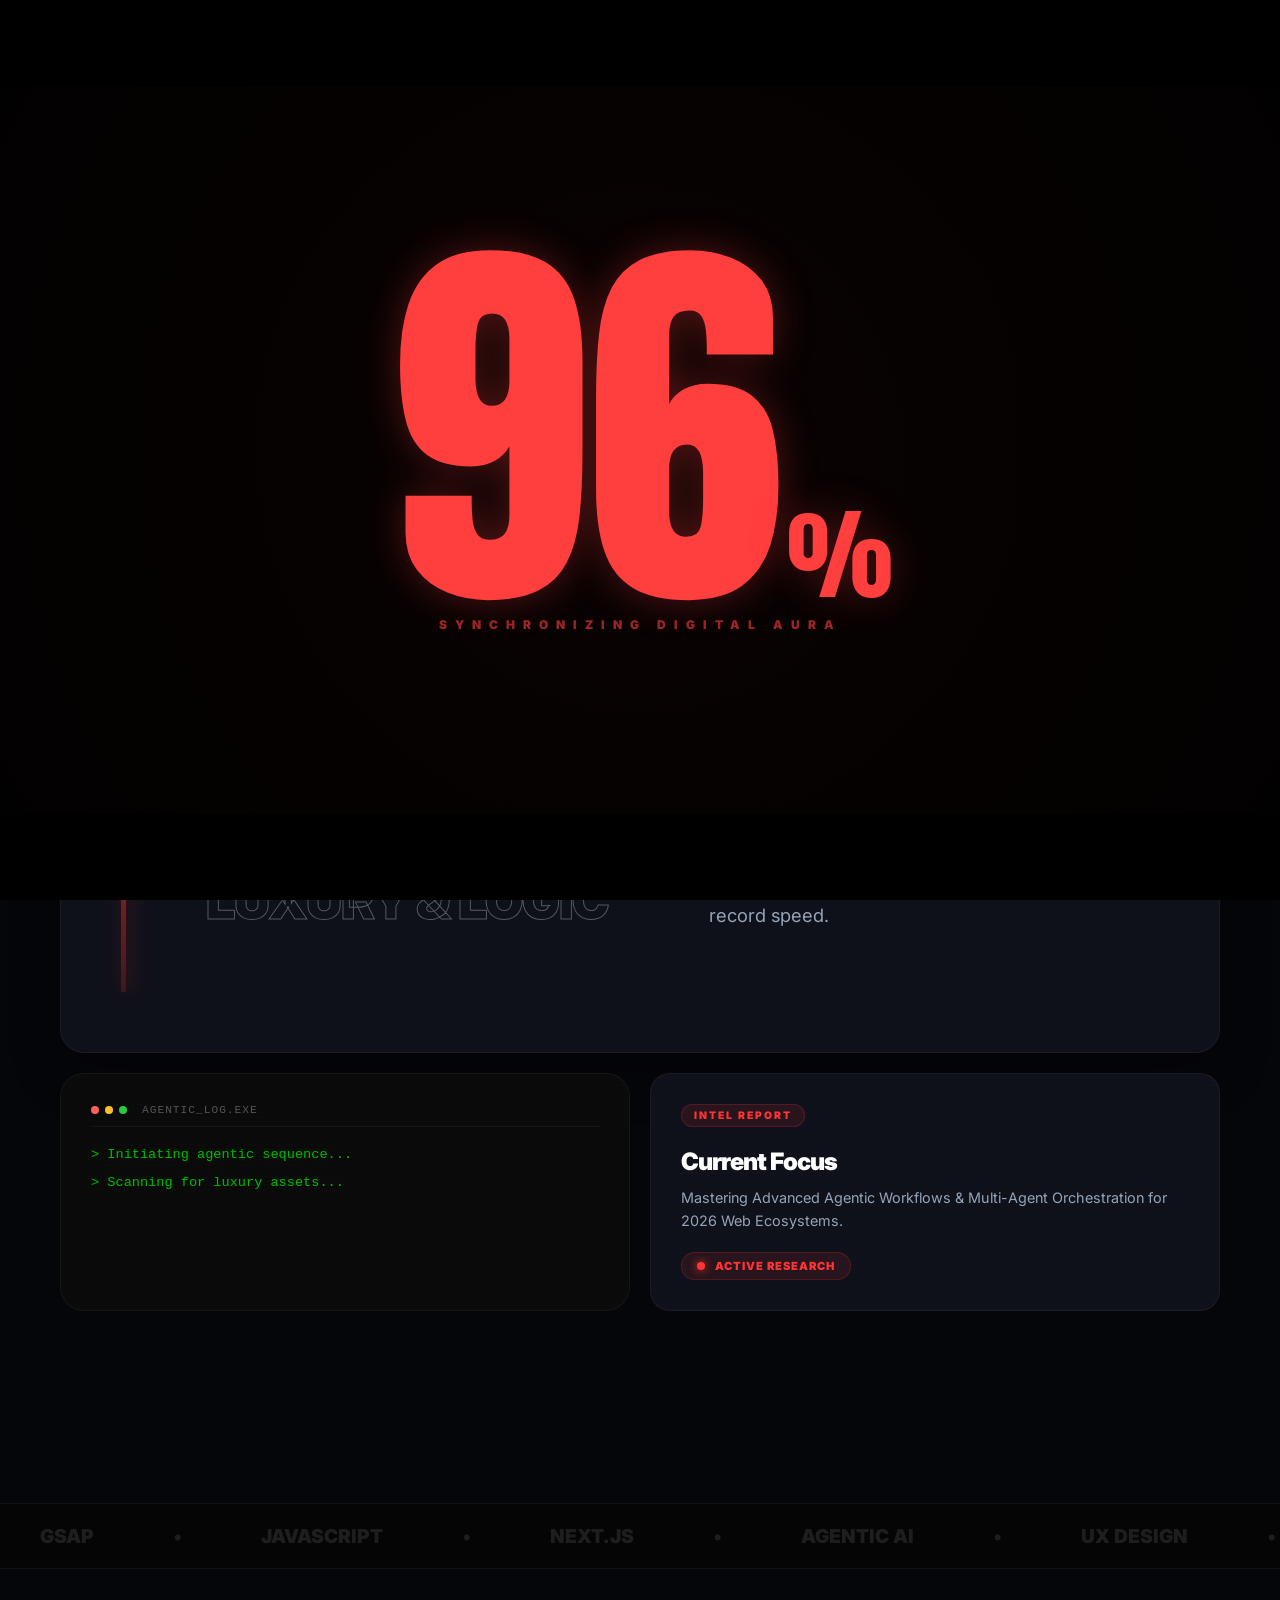
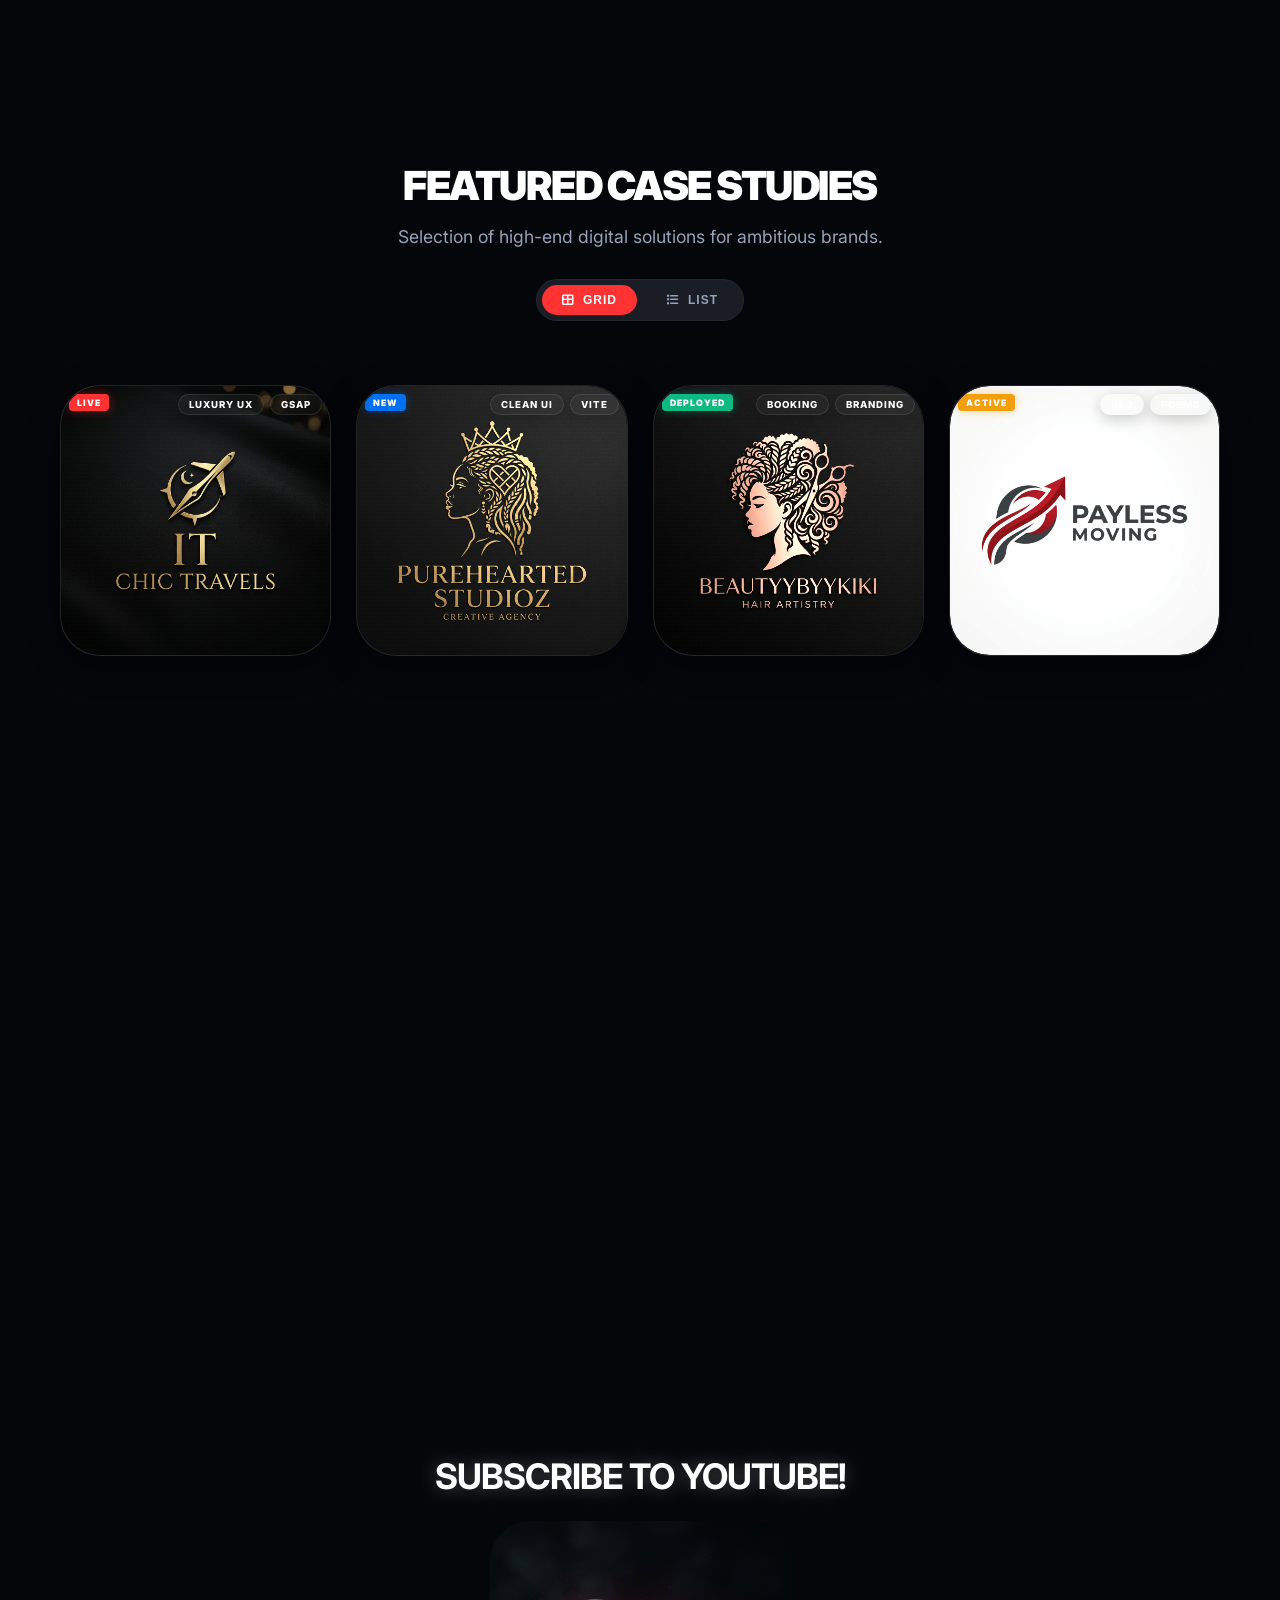
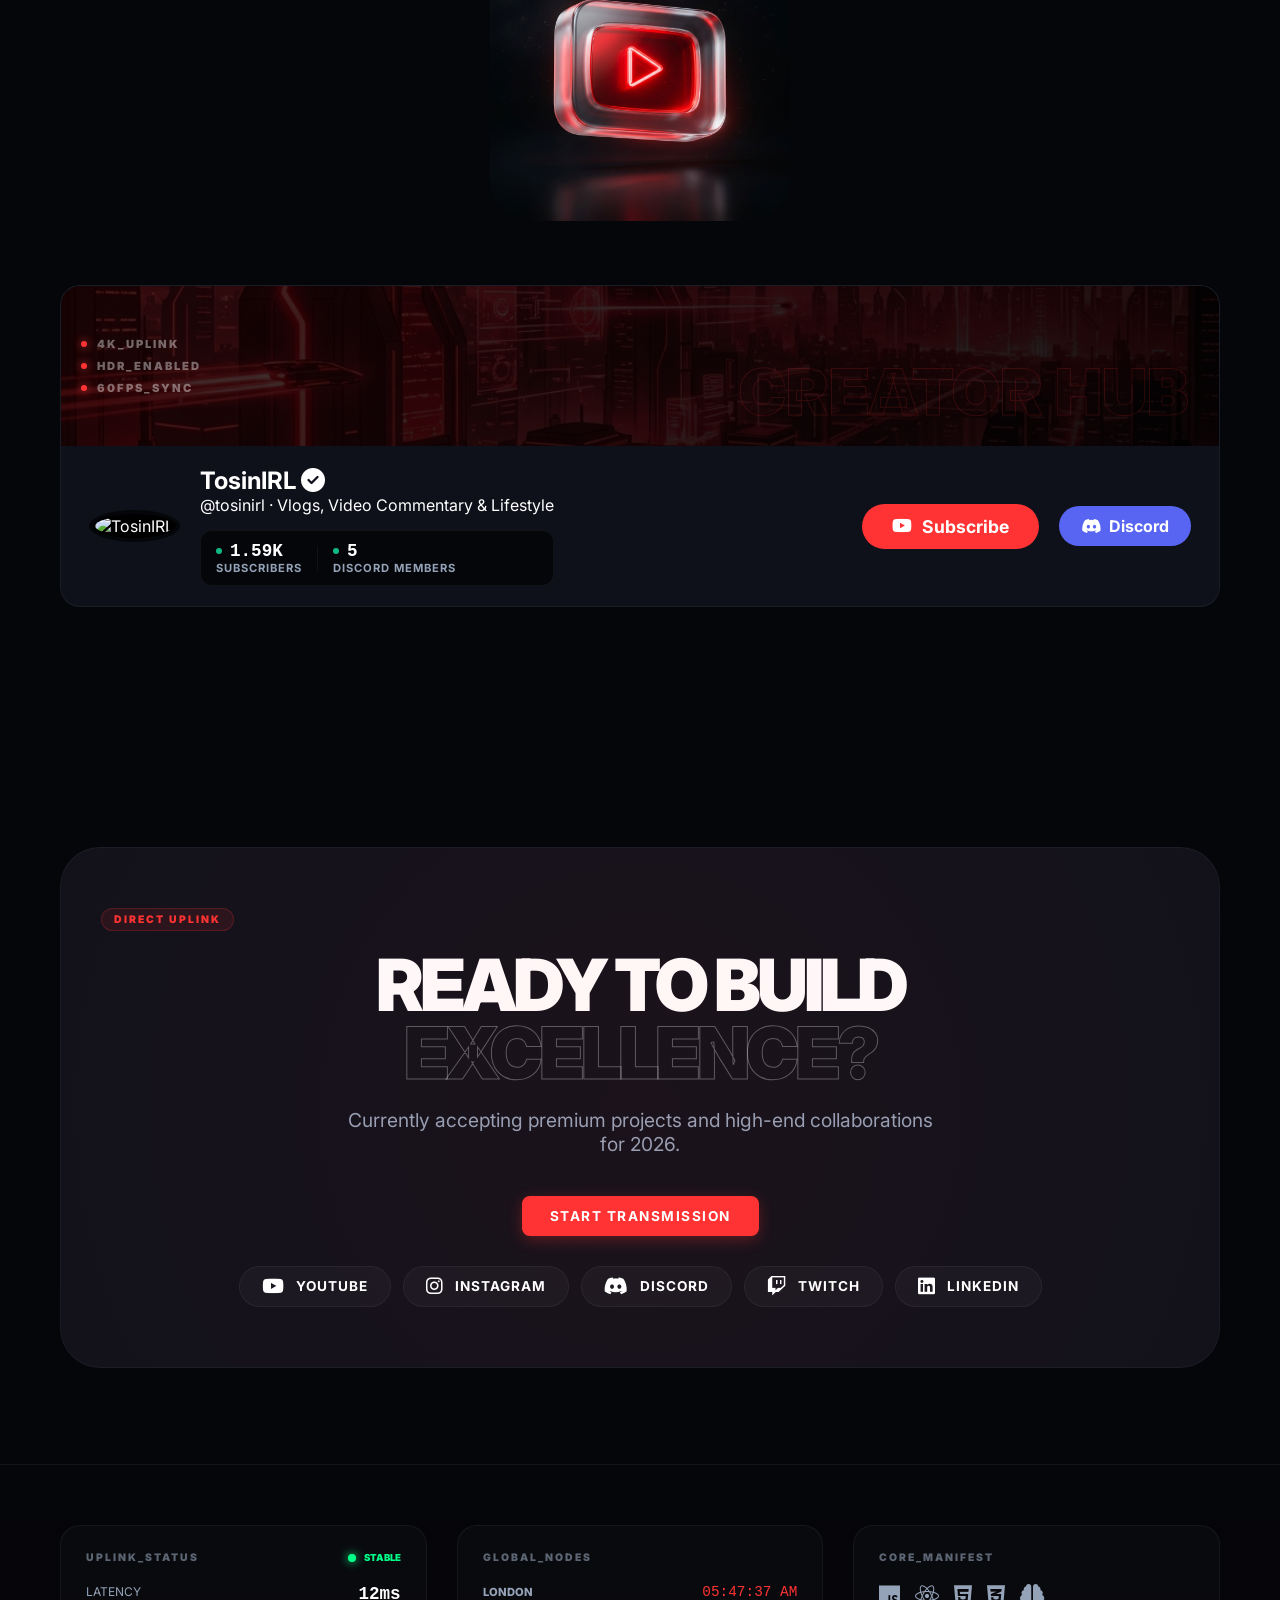
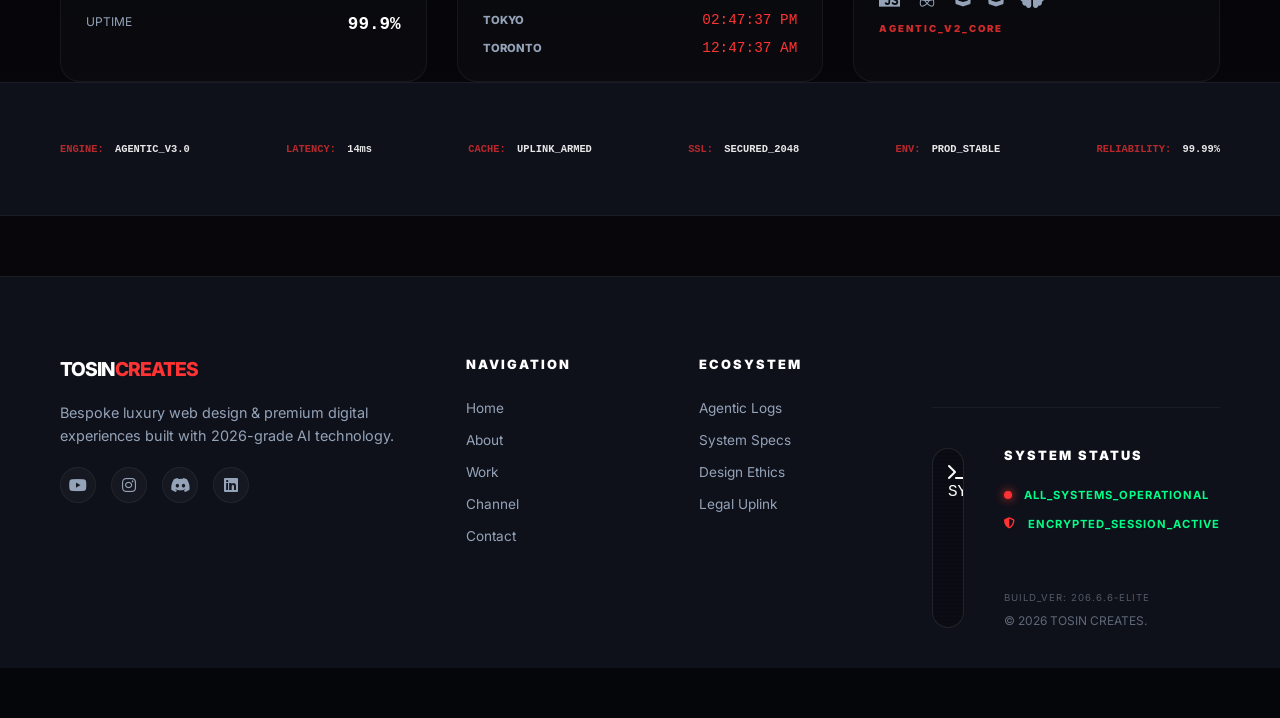
==== commit 23bfedb8: "Remove YouTube video previews and grids from all pages" ====
--- a/DEPLOYABLE_PORTFOLIO/index.html
+++ b/DEPLOYABLE_PORTFOLIO/index.html
@@ -368,57 +368,9 @@
                     </div>
                 </div>
 
-                <!-- Channel Tabs -->
-                <div class="yt-tabs">
-                    <div class="yt-tab active" data-tab="videos">Videos</div>
-                </div>
-
-                <!-- Featured Previews Grid -->
-                <div class="yt-tab-content">
-                    <div class="yt-main-content">
-                        <div class="video-preview-grid">
-                            <!-- Monkey App -->
-                            <div class="video-card featured-full featured-monkey" data-video-id="UNarPhkqDD0">
-                                <div class="thumbnail">
-                                    <div class="volume-control"><i class="fas fa-volume-up"></i><div class="dot"></div></div>
-                                    <img src="https://i.ytimg.com/vi/UNarPhkqDD0/hqdefault.jpg" class="thumbnail-img" alt="Monkey App Preview">
-                                    <div id="monkey-player" class="yt-iframe"></div>
-                                    <div class="featured-play-hint"><i class="fas fa-play"></i></div>
-                                </div>
-                                <div class="video-content featured-content">
-                                    <span class="featured-label text-accent">LATEST DROP</span>
-                                    <h3 class="video-title">HOW TO RIZZ UP EVERY BADDIE 😈 (MONKEY APP)</h3>
-                                    <div class="featured-actions">
-                                        <a href="https://www.youtube.com/watch?v=UNarPhkqDD0" target="_blank" class="btn btn-primary">
-                                            <i class="fas fa-play"></i> WATCH NOW
-                                        </a>
-                                    </div>
-                                </div>
-                            </div>
-
-                            <!-- Shang Chi -->
-                            <div class="video-card featured-full featured-shangchi" data-video-id="1UVkZgmm4Gk">
-                                <div class="thumbnail">
-                                    <div class="volume-control"><i class="fas fa-volume-up"></i><div class="dot"></div></div>
-                                    <img src="https://i.ytimg.com/vi/1UVkZgmm4Gk/hqdefault.jpg" class="thumbnail-img" alt="Video Preview">
-                                    <div id="shangchi-player" class="yt-iframe"></div>
-                                    <div class="featured-play-hint"><i class="fas fa-play"></i></div>
-                                </div>
-                                <div class="video-content featured-content">
-                                    <span class="featured-label text-accent">TRENDING NOW</span>
-                                    <h3 class="video-title">WHEN SHANG CHI WAS PUTTING BTA ON HIS POPS</h3>
-                                    <div class="featured-actions">
-                                        <a href="https://www.youtube.com/watch?v=1UVkZgmm4Gk" target="_blank" class="btn btn-primary">
-                                            <i class="fas fa-play"></i> WATCH NOW
-                                        </a>
-                                    </div>
-                                </div>
-                            </div>
-                        </div>
-                    </div>
-                </div>
-
-            </div>
+                </div>
+            </div>
+        </section>
         <!-- Contact Console: The Grand Finale -->
         <section class="contact" id="contact">
             <div class="container">
--- a/DEPLOYABLE_PORTFOLIO/style.css
+++ b/DEPLOYABLE_PORTFOLIO/style.css
@@ -87,6 +87,12 @@
     .footer-bottom-grid {
         grid-template-columns: 1fr;
     }
+}
+
+* {
+    margin: 0;
+    padding: 0;
+    box-sizing: border-box;
 }
 
 :root {
@@ -3508,10 +3514,13 @@
 .youtube-hub {
     background: var(--bg-secondary);
     color: var(--text-primary);
-    padding: 8rem 10%;
+    padding: 8rem 0;
     position: relative;
     z-index: 10;
     transition: background 0.3s ease, color 0.3s ease;
+    overflow: visible !important;
+    width: 100%;
+    max-width: 100vw;
 }
 
 .hub-container {
@@ -3521,6 +3530,9 @@
     align-items: center;
     justify-content: space-between;
     gap: 4rem;
+    overflow: visible !important;
+    width: 100%;
+    padding: 0 20px;
 }
 
 .hub-text {
@@ -3673,30 +3685,79 @@
     flex: 2.5;
     position: relative;
     display: grid;
-    grid-template-columns: 1fr 1fr;
-    gap: 2.5rem;
+    grid-template-columns: 1fr; /* Mobile first: one column */
+    gap: 2rem;
     align-items: start;
-    padding-top: 60px;
-    max-width: 1000px; /* Increased width */
+    padding-top: 140px;
+    max-width: 1200px;
+    margin: 0 auto;
+    width: 100%;
+    overflow: visible !important;
+}
+
+@media (min-width: 768px) {
+    .youtube-grid {
+        grid-template-columns: repeat(2, 1fr);
+        gap: 3rem;
+    }
 }
 
 .video-mockup {
     position: relative;
     aspect-ratio: 16 / 9;
-    border-radius: 24px;
+    border-radius: 12px;
     overflow: hidden;
-    box-shadow: 0 20px 40px var(--shadow-color);
+    box-shadow: 0 10px 30px rgba(0, 0, 0, 0.3);
     width: 100%;
-    border: 1px solid var(--border-color);
+    max-width: 600px; /* Increased to match a more natural YouTube size */
+    margin: 0 auto;
     display: block;
-    transition: all 0.5s cubic-bezier(0.22, 1, 0.36, 1);
-    background: var(--card-bg);
+    transition: all 0.3s ease;
+    background: #000;
 }
 
 .video-mockup:hover {
-    transform: translateY(-10px) scale(1.02);
-    box-shadow: 0 30px 60px rgba(255, 0, 0, 0.3);
-    border-color: rgba(255, 0, 0, 0.5);
+    transform: translateY(-5px);
+    box-shadow: 0 10px 30px rgba(0, 0, 0, 0.4);
+}
+
+.thumb-img {
+    width: 100%;
+    height: 100%;
+    object-fit: cover;
+    display: block;
+    transition: transform 0.5s ease;
+}
+
+.video-mockup:hover .thumb-img {
+    transform: scale(1.02);
+}
+
+.play-btn-overlay {
+    position: absolute;
+    top: 50%;
+    left: 50%;
+    transform: translate(-50%, -50%);
+    width: 68px;
+    height: 48px;
+    background: rgba(255, 0, 0, 0.9);
+    border-radius: 12px;
+    display: flex;
+    align-items: center;
+    justify-content: center;
+    color: #fff;
+    opacity: 0.8;
+    transition: all 0.3s ease;
+}
+
+.video-mockup:hover .play-btn-overlay {
+    opacity: 1;
+    background: #ff0000;
+}
+
+.play-icon {
+    font-size: 1.5rem;
+    margin-left: 4px; /* Offset for visual centering of triangle */
 }
 
 .video-mockup:hover {
@@ -3795,13 +3856,26 @@
         flex-direction: column;
         text-align: center;
         gap: 4rem;
+        padding: 0 20px; /* Precise pixel padding for mobile */
     }
     
     .youtube-grid {
         grid-template-columns: 1fr;
+        width: 100%;
         max-width: 100%;
         margin: 0 auto;
-        gap: 5rem;
+        gap: 3rem;
+        padding-top: 100px;
+        overflow: visible !important;
+    }
+
+    .youtube-hub {
+        padding: 6rem 0; /* Remove side padding to let grid handle it */
+        overflow: visible !important;
+    }
+
+    .video-mockup {
+        max-width: 100%; /* Ensure it doesn't exceed screen width */
     }
 
     .click-here {
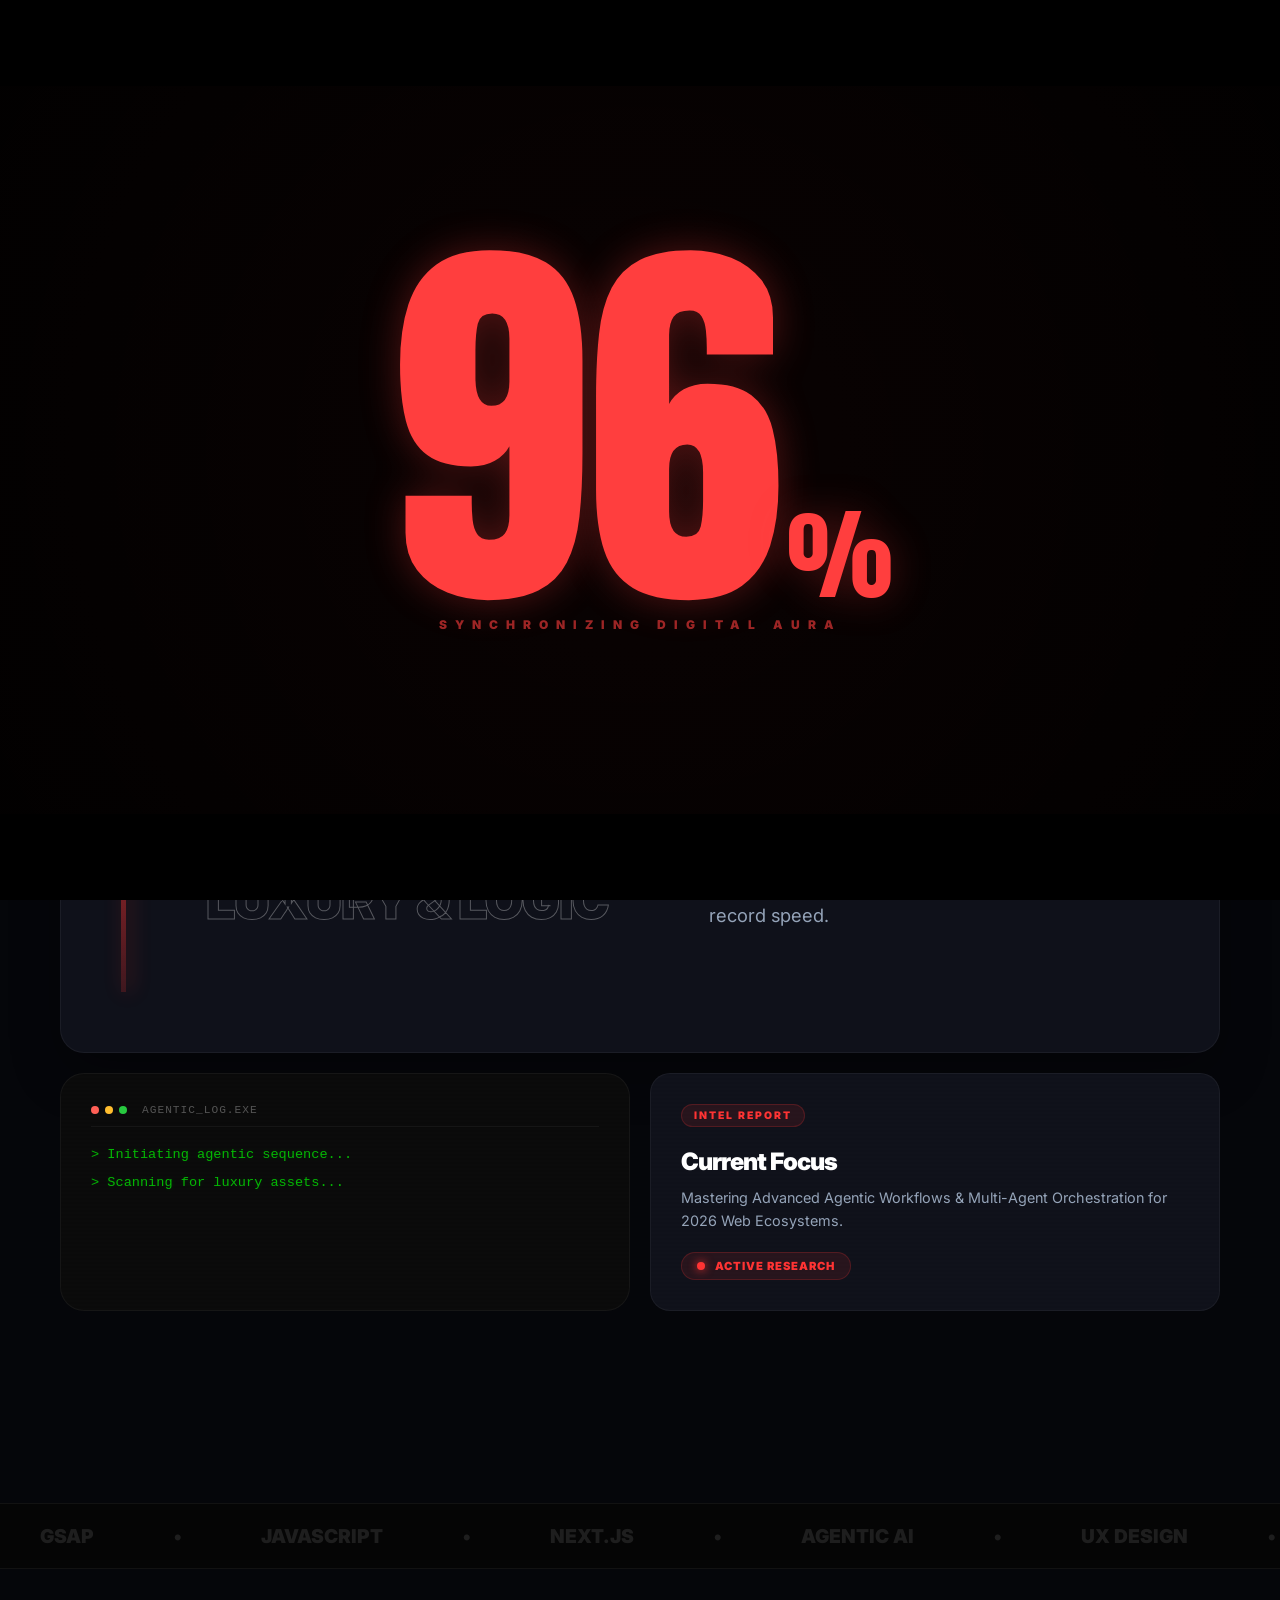
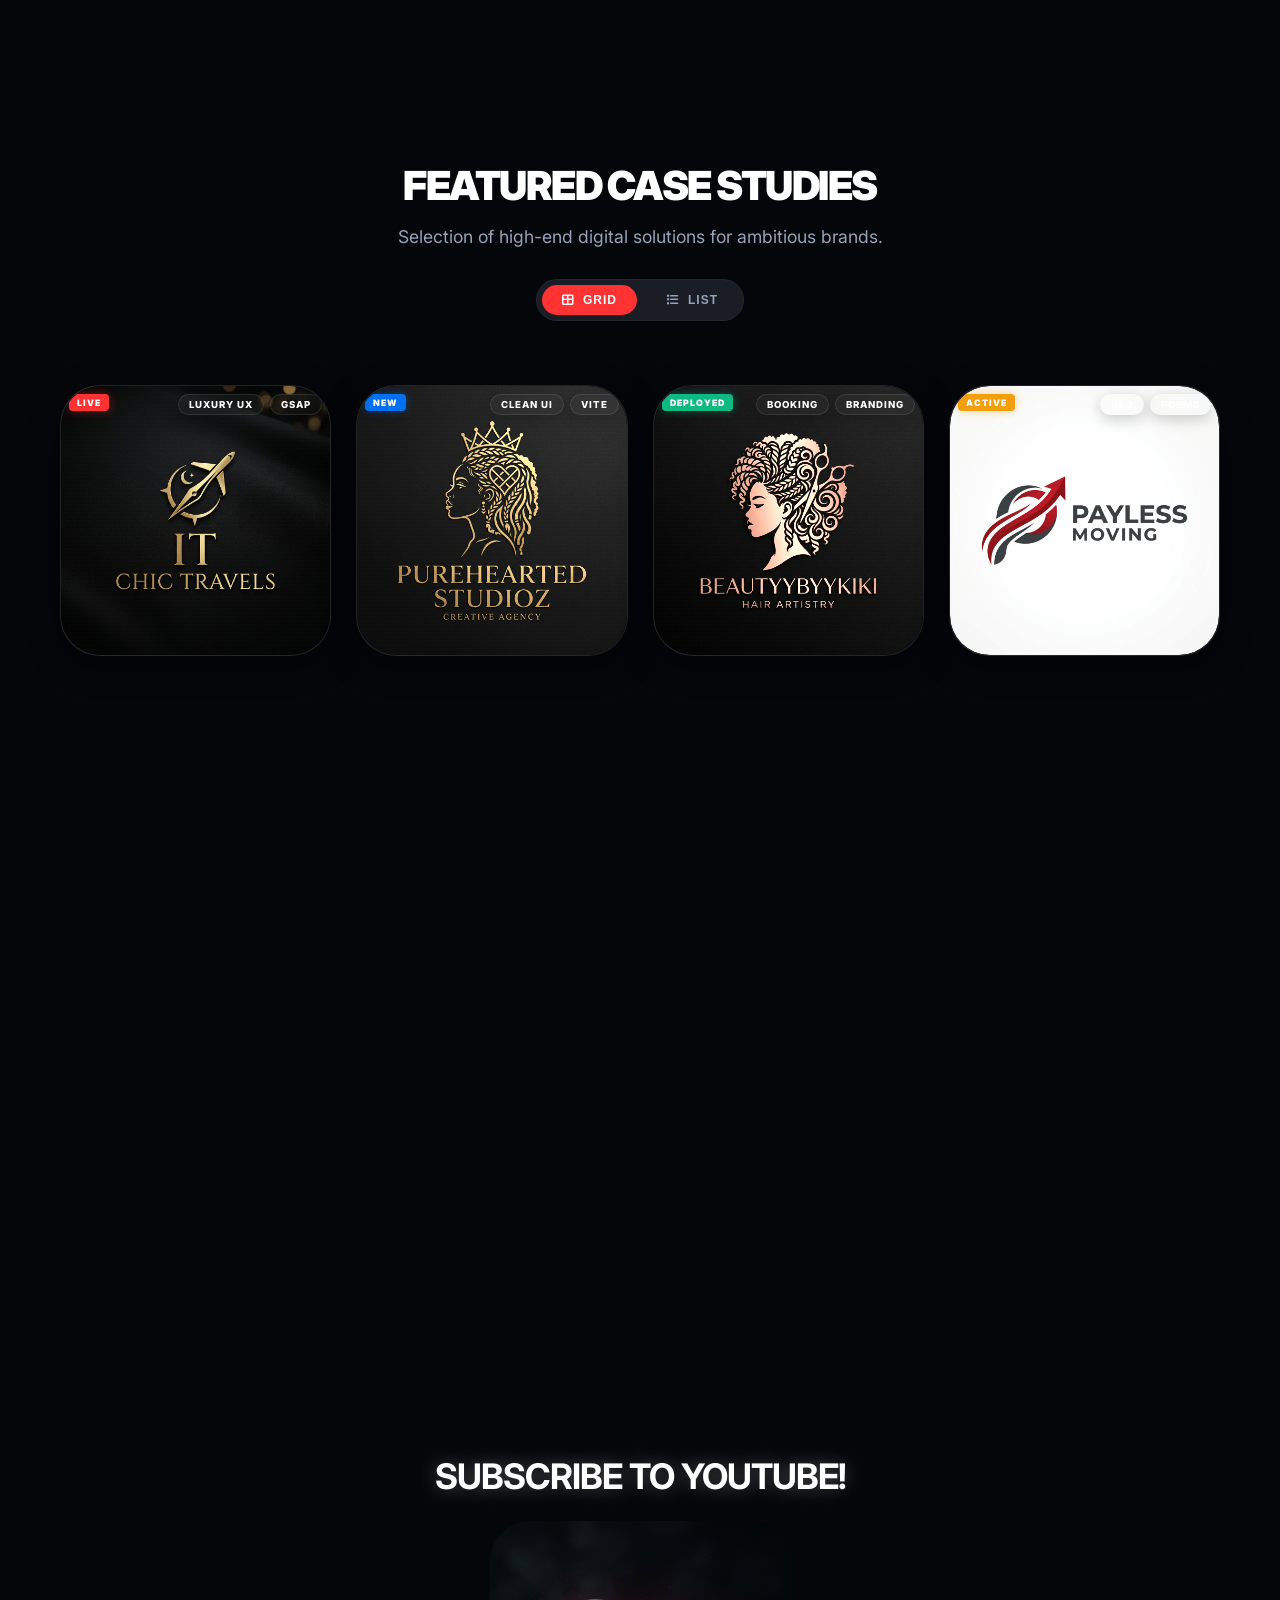
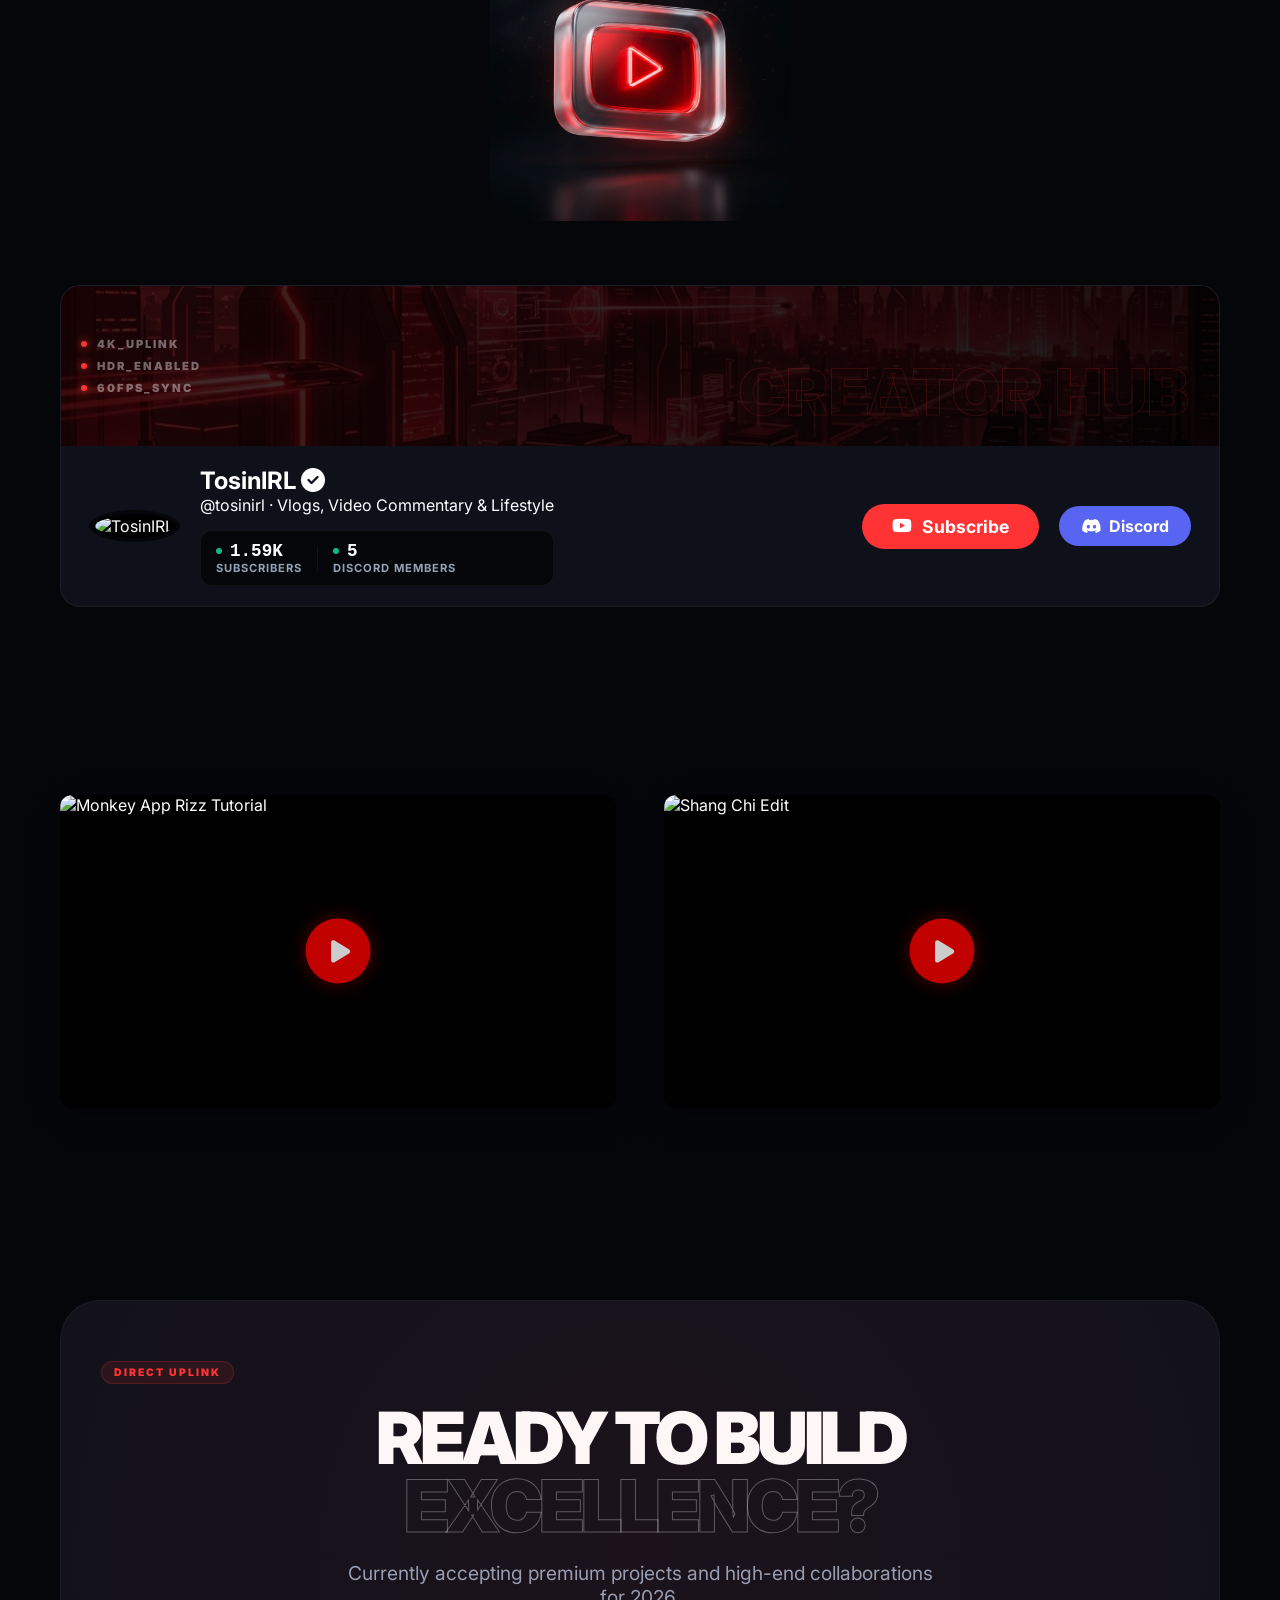
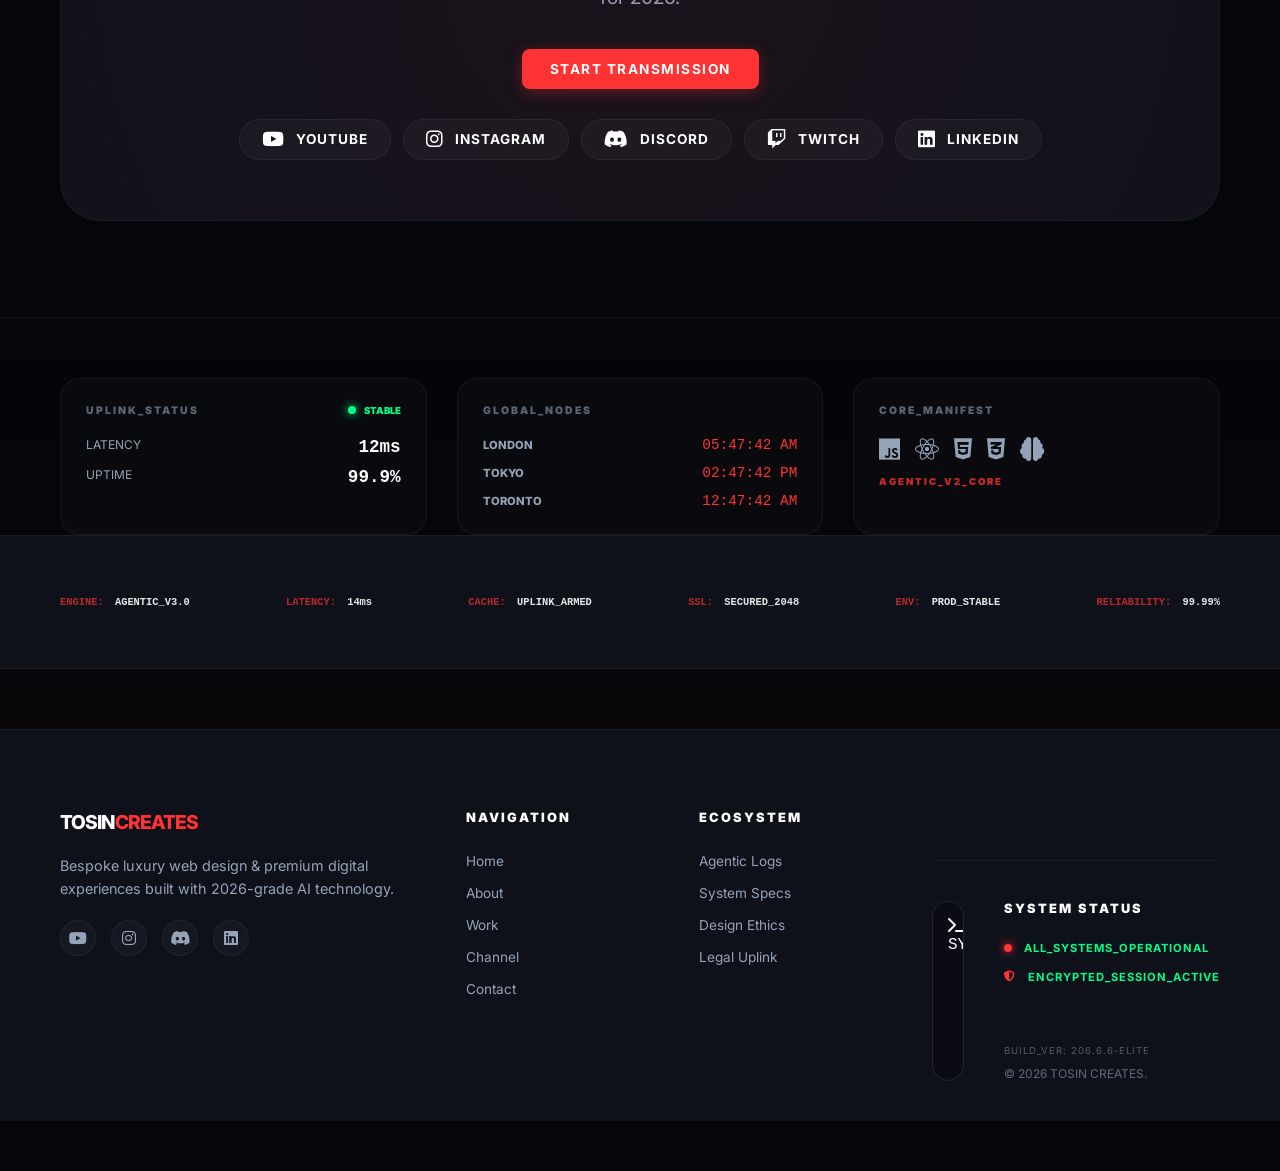
==== commit 17410fc9: "Restore YouTube video previews with improved mobile-friendly layout" ====
--- a/DEPLOYABLE_PORTFOLIO/index.html
+++ b/DEPLOYABLE_PORTFOLIO/index.html
@@ -368,6 +368,21 @@
                     </div>
                 </div>
 
+                <div class="youtube-grid">
+                    <a href="https://youtu.be/UNarPhkqDD0?si=cCpeT8Qt1-wawWYt" target="_blank" class="video-mockup">
+                        <img src="https://i.ytimg.com/vi/UNarPhkqDD0/maxresdefault.jpg" alt="Monkey App Rizz Tutorial" class="thumb-img">
+                        <div class="play-btn-overlay">
+                            <i class="fas fa-play play-icon"></i>
+                        </div>
+                    </a>
+
+                    <a href="https://youtu.be/1UVkZgmm4Gk?si=1IglyllSUokArIkX" target="_blank" class="video-mockup">
+                        <img src="https://i.ytimg.com/vi/1UVkZgmm4Gk/maxresdefault.jpg" alt="Shang Chi Edit" class="thumb-img">
+                        <div class="play-btn-overlay">
+                            <i class="fas fa-play play-icon"></i>
+                        </div>
+                    </a>
+                </div>
                 </div>
             </div>
         </section>
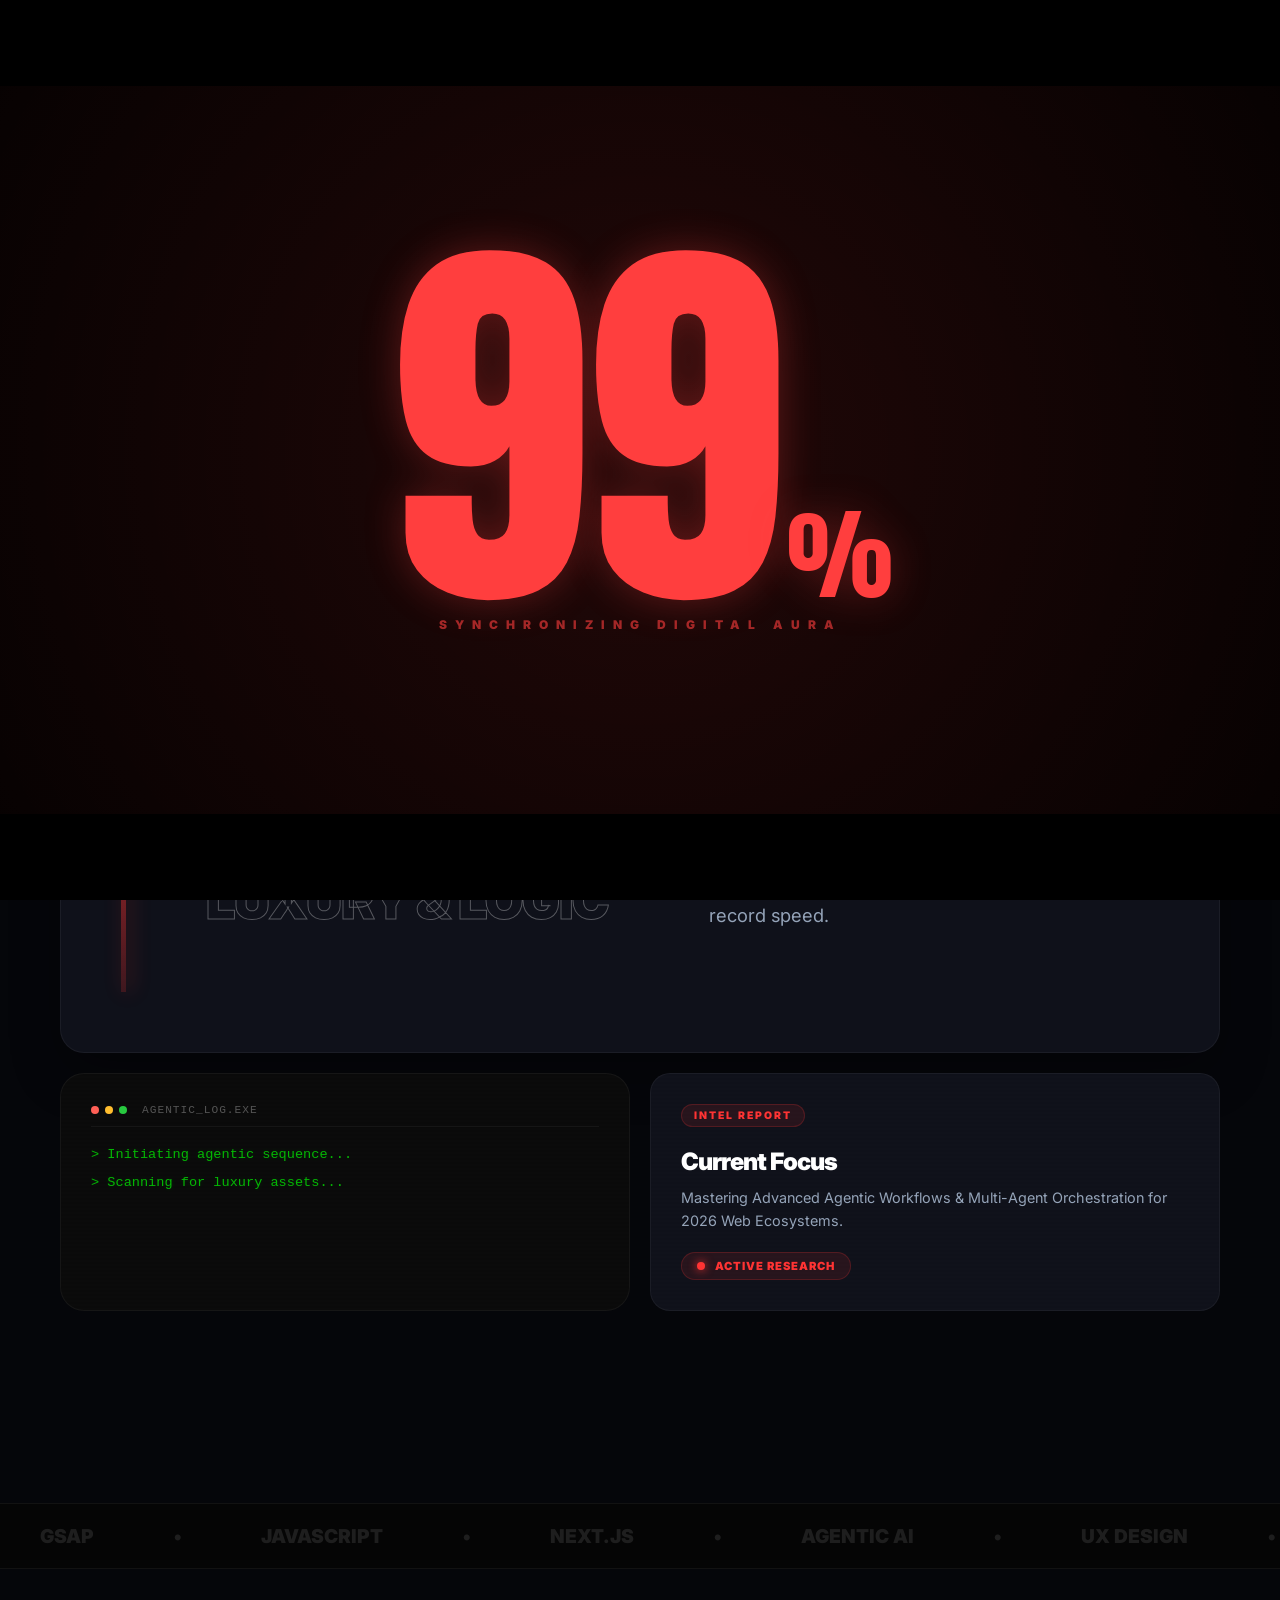
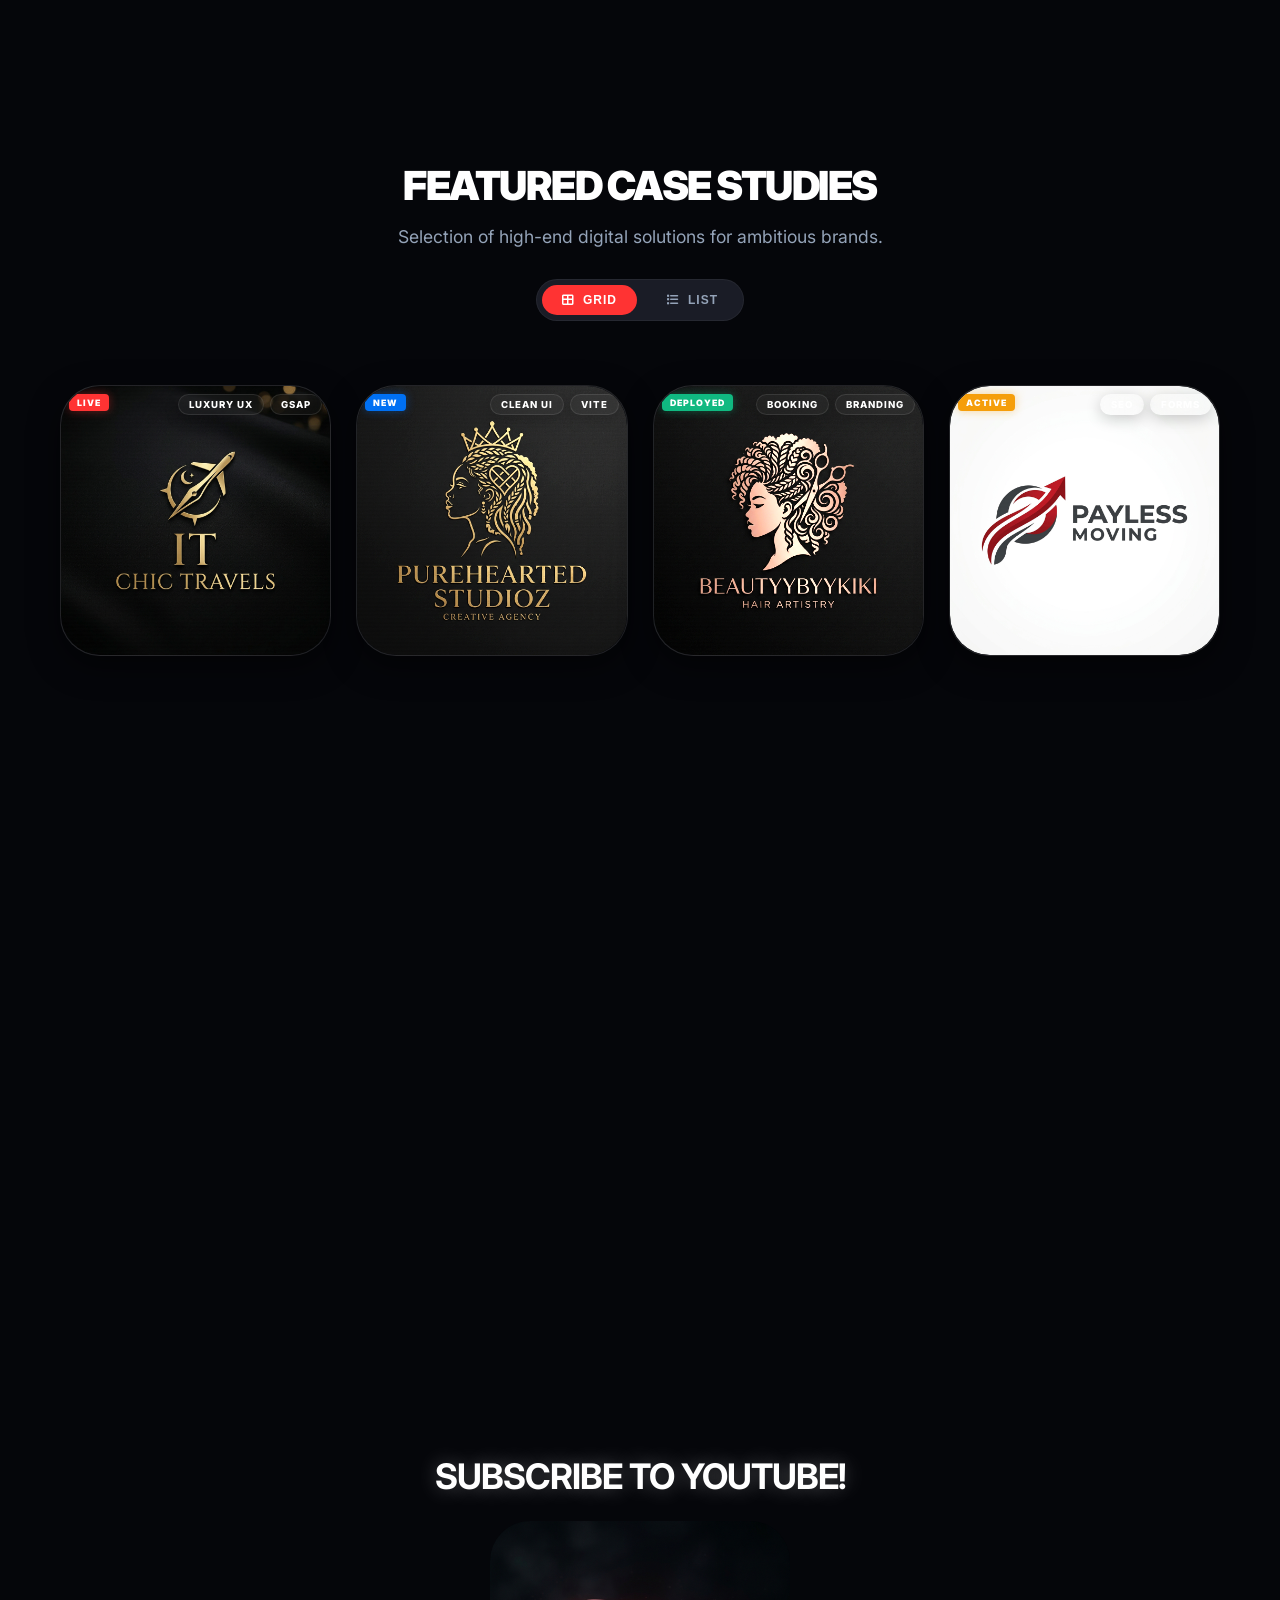
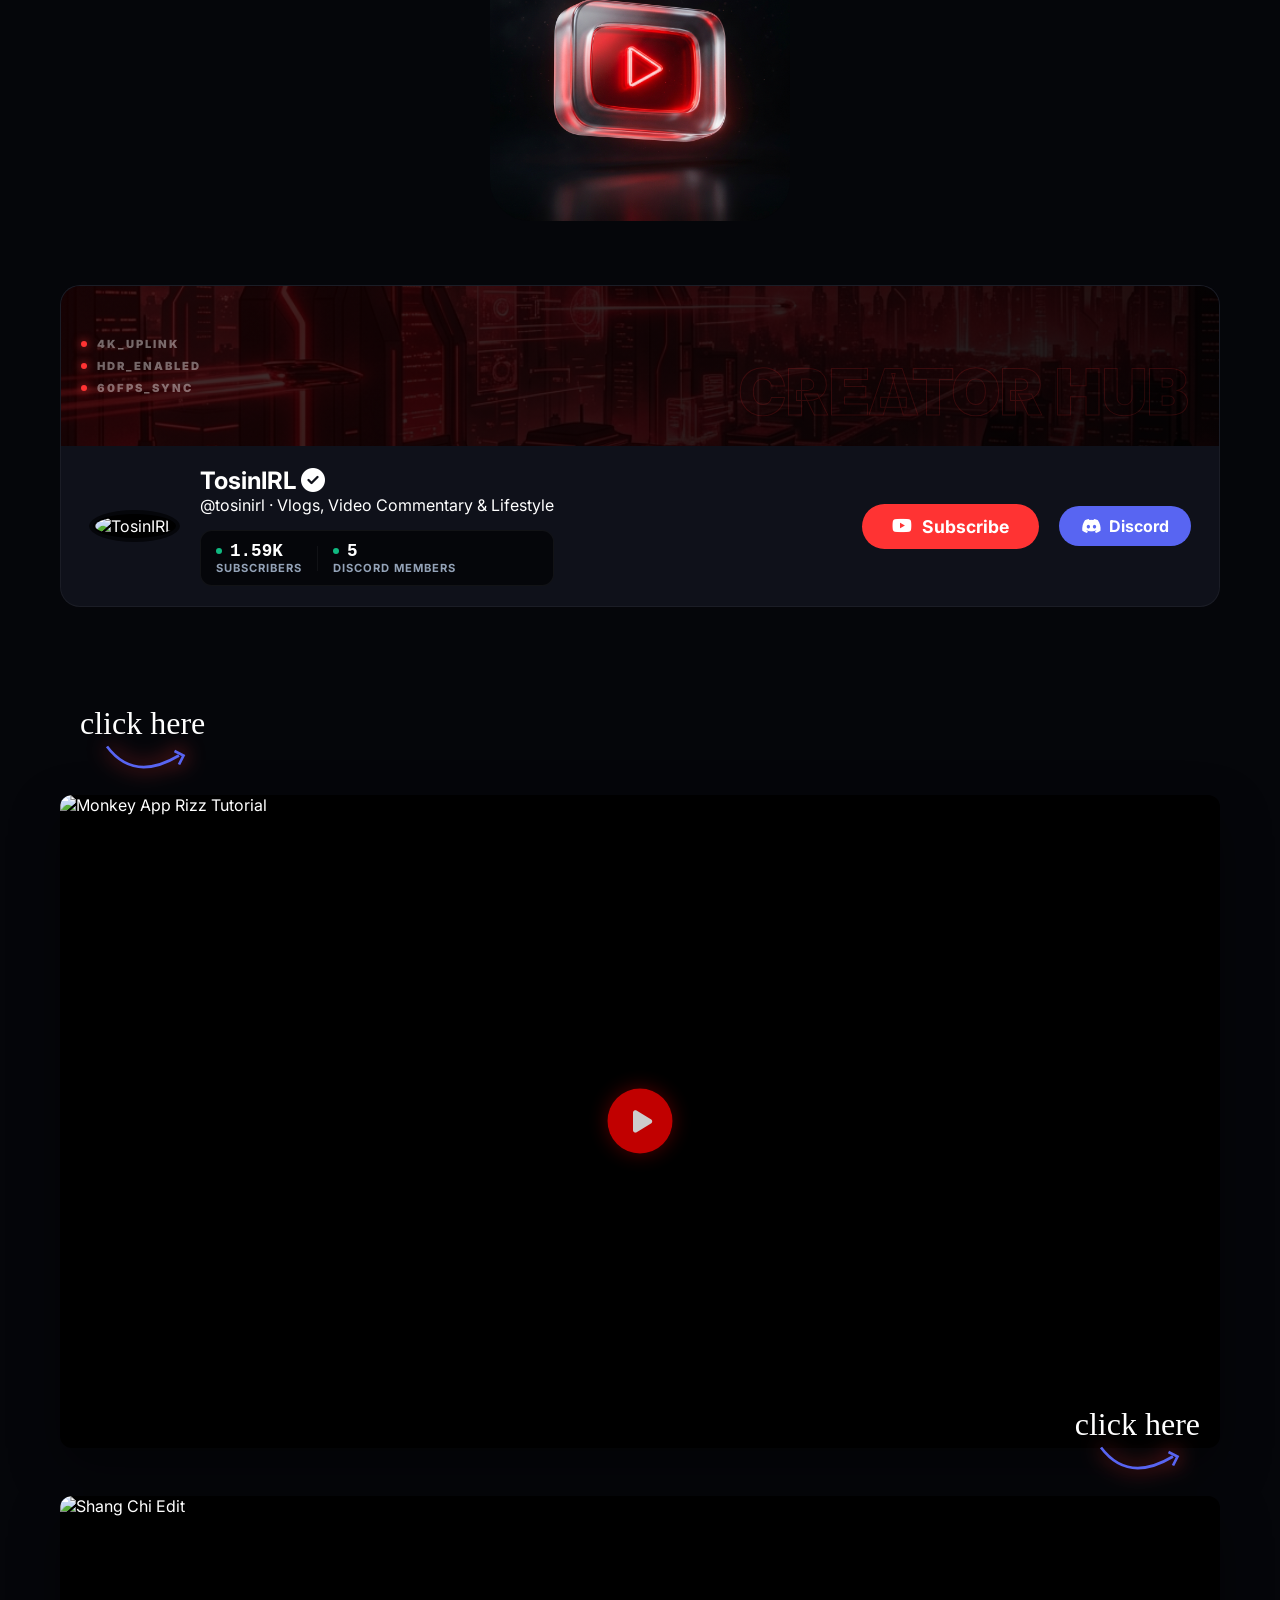
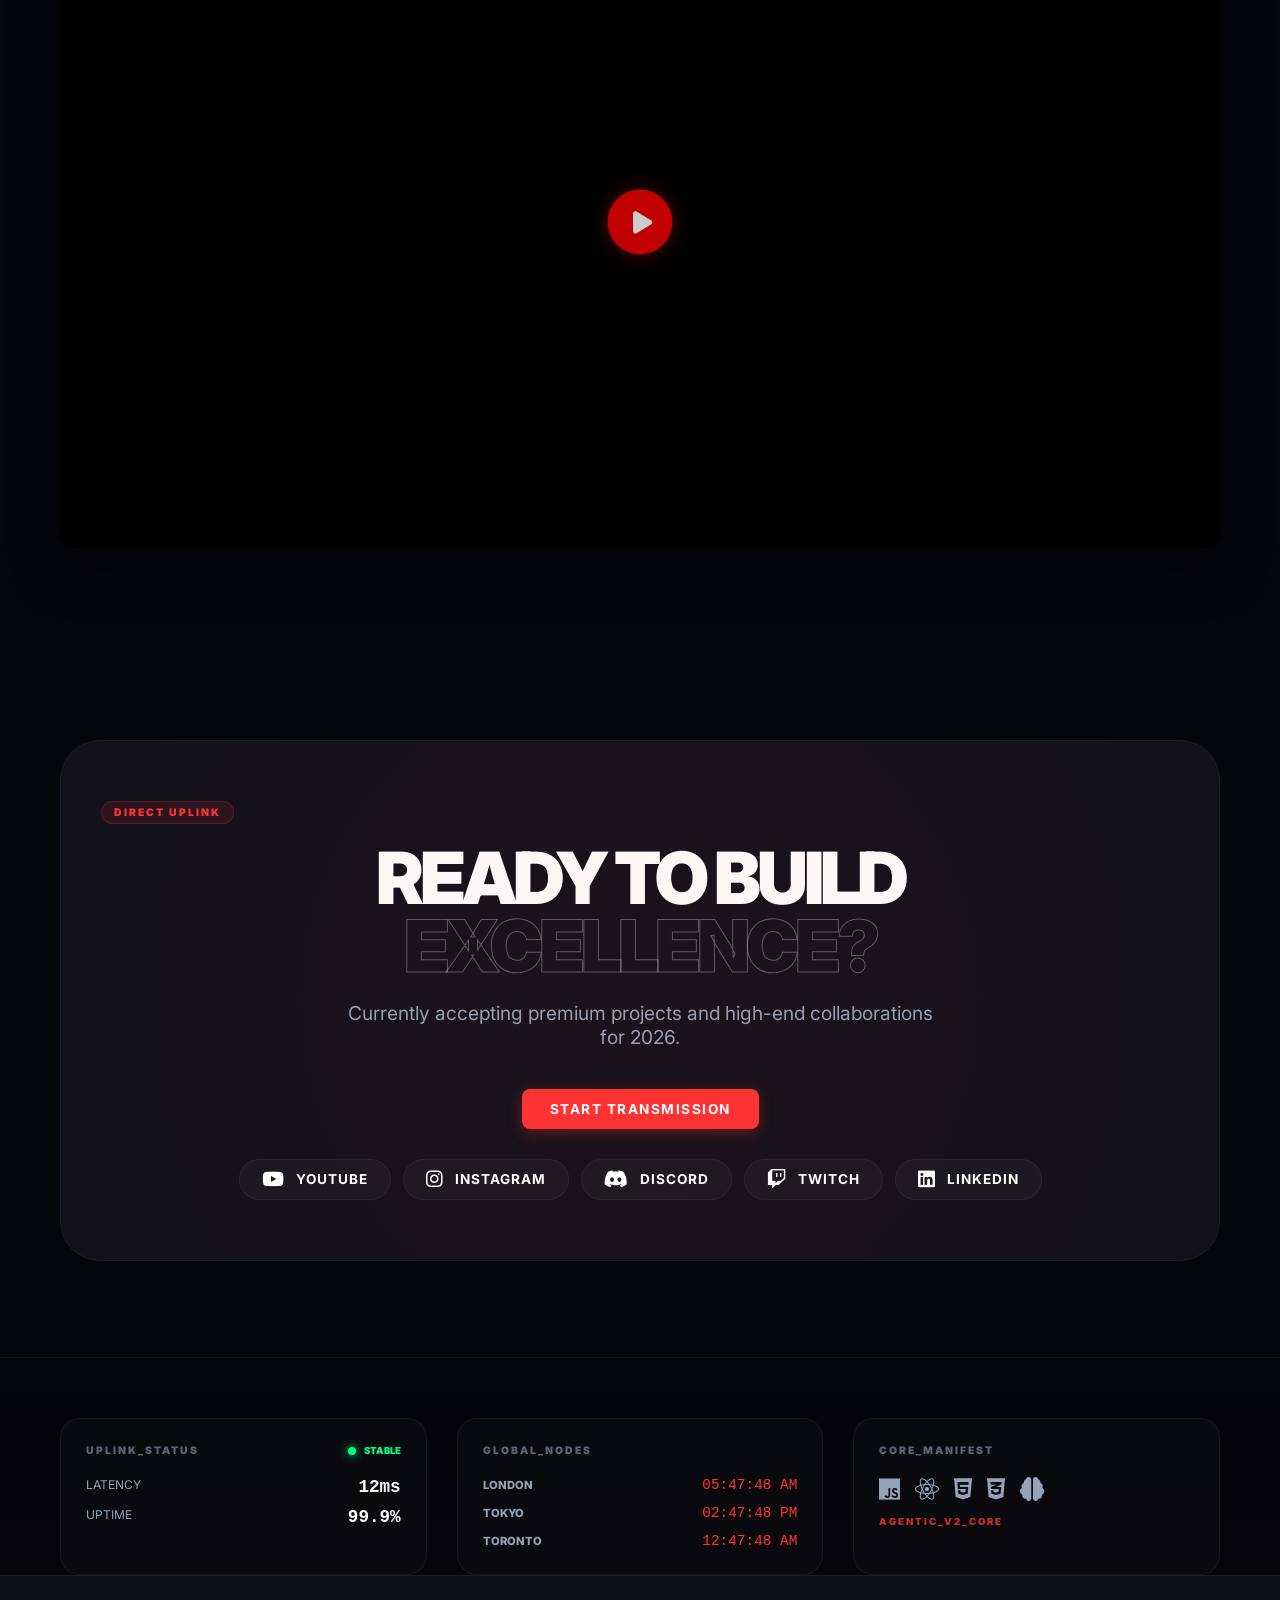
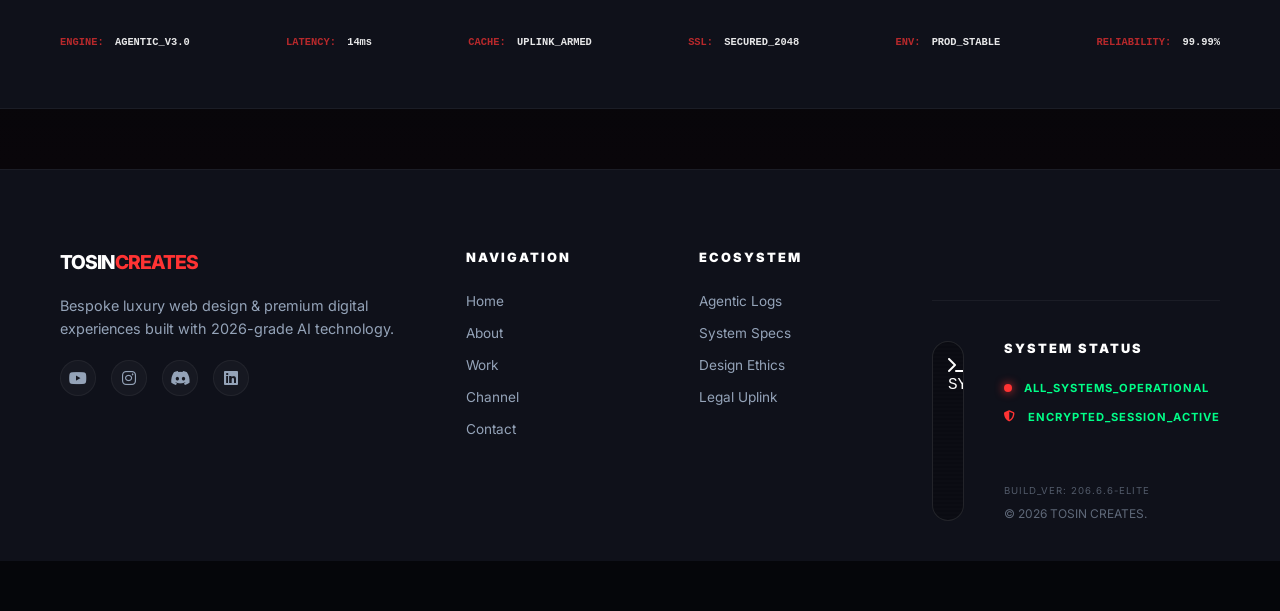
==== commit f5dca5ef: "Add floating animated arrows to both YouTube previews" ====
--- a/DEPLOYABLE_PORTFOLIO/index.html
+++ b/DEPLOYABLE_PORTFOLIO/index.html
@@ -369,19 +369,37 @@
                 </div>
 
                 <div class="youtube-grid">
-                    <a href="https://youtu.be/UNarPhkqDD0?si=cCpeT8Qt1-wawWYt" target="_blank" class="video-mockup">
-                        <img src="https://i.ytimg.com/vi/UNarPhkqDD0/maxresdefault.jpg" alt="Monkey App Rizz Tutorial" class="thumb-img">
-                        <div class="play-btn-overlay">
-                            <i class="fas fa-play play-icon"></i>
-                        </div>
-                    </a>
-
-                    <a href="https://youtu.be/1UVkZgmm4Gk?si=1IglyllSUokArIkX" target="_blank" class="video-mockup">
-                        <img src="https://i.ytimg.com/vi/1UVkZgmm4Gk/maxresdefault.jpg" alt="Shang Chi Edit" class="thumb-img">
-                        <div class="play-btn-overlay">
-                            <i class="fas fa-play play-icon"></i>
-                        </div>
-                    </a>
+                    <div class="video-container">
+                        <div class="click-here arrow-left">
+                            <span class="hand-text">click here</span>
+                            <svg class="arrow-svg" width="100" height="60" viewBox="0 0 100 60">
+                                <path d="M10,10 Q40,50 90,20" stroke="var(--hub-arrow)" stroke-width="3" fill="none" />
+                                <path d="M85,15 L95,20 L90,30" stroke="var(--hub-arrow)" stroke-width="3" fill="none" />
+                            </svg>
+                        </div>
+                        <a href="https://youtu.be/UNarPhkqDD0?si=cCpeT8Qt1-wawWYt" target="_blank" class="video-mockup">
+                            <img src="https://i.ytimg.com/vi/UNarPhkqDD0/maxresdefault.jpg" alt="Monkey App Rizz Tutorial" class="thumb-img">
+                            <div class="play-btn-overlay">
+                                <i class="fas fa-play play-icon"></i>
+                            </div>
+                        </a>
+                    </div>
+
+                    <div class="video-container">
+                        <div class="click-here arrow-right">
+                            <span class="hand-text">click here</span>
+                            <svg class="arrow-svg" width="100" height="60" viewBox="0 0 100 60">
+                                <path d="M10,10 Q40,50 90,20" stroke="var(--hub-arrow)" stroke-width="3" fill="none" />
+                                <path d="M85,15 L95,20 L90,30" stroke="var(--hub-arrow)" stroke-width="3" fill="none" />
+                            </svg>
+                        </div>
+                        <a href="https://youtu.be/1UVkZgmm4Gk?si=1IglyllSUokArIkX" target="_blank" class="video-mockup">
+                            <img src="https://i.ytimg.com/vi/1UVkZgmm4Gk/maxresdefault.jpg" alt="Shang Chi Edit" class="thumb-img">
+                            <div class="play-btn-overlay">
+                                <i class="fas fa-play play-icon"></i>
+                            </div>
+                        </a>
+                    </div>
                 </div>
                 </div>
             </div>
--- a/DEPLOYABLE_PORTFOLIO/style.css
+++ b/DEPLOYABLE_PORTFOLIO/style.css
@@ -3524,7 +3524,7 @@
 }
 
 .hub-container {
-    max-width: 1200px;
+    max-width: 1400px; /* Increased to accommodate 1280px previews */
     margin: 0 auto;
     display: flex;
     align-items: center;
@@ -3684,14 +3684,21 @@
 .youtube-grid {
     flex: 2.5;
     position: relative;
-    display: grid;
-    grid-template-columns: 1fr; /* Mobile first: one column */
-    gap: 2rem;
-    align-items: start;
+    display: flex;
+    flex-direction: column;
+    gap: 8rem; /* Increased gap to make room for arrows */
+    align-items: center;
     padding-top: 140px;
-    max-width: 1200px;
+    max-width: 1280px;
     margin: 0 auto;
     width: 100%;
+    overflow: visible !important;
+}
+
+.video-container {
+    position: relative;
+    width: 100%;
+    max-width: 1280px;
     overflow: visible !important;
 }
 
@@ -3707,9 +3714,9 @@
     aspect-ratio: 16 / 9;
     border-radius: 12px;
     overflow: hidden;
-    box-shadow: 0 10px 30px rgba(0, 0, 0, 0.3);
+    box-shadow: 0 20px 50px rgba(0, 0, 0, 0.4); /* Stronger shadow for larger size */
     width: 100%;
-    max-width: 600px; /* Increased to match a more natural YouTube size */
+    max-width: 1280px; /* Requested size */
     margin: 0 auto;
     display: block;
     transition: all 0.3s ease;
@@ -3812,28 +3819,25 @@
     display: flex;
     flex-direction: column;
     align-items: center;
-    z-index: 5;
+    z-index: 15;
     pointer-events: none;
     font-family: 'Comic Sans MS', cursive;
     color: var(--text-primary);
     animation: bounceText 2s ease-in-out infinite;
+    top: -90px;
 }
 
 @keyframes bounceText {
-    0%, 100% { transform: translateY(0) rotate(-5deg); }
-    50% { transform: translateY(-10px) rotate(5deg); }
+    0%, 100% { transform: translateY(0) rotate(-2deg); }
+    50% { transform: translateY(-15px) rotate(2deg); }
 }
 
 .click-here.arrow-left {
-    top: -50px;
-    left: 10%;
-    transform: rotate(-15deg);
+    left: 20px;
 }
 
 .click-here.arrow-right {
-    top: -50px;
-    right: 10%;
-    transform: rotate(15deg);
+    right: 20px;
 }
 
 .hand-text {
@@ -3846,9 +3850,9 @@
 }
 
 .arrow-svg {
-    transform: rotate(90deg);
     width: 90px;
     height: 55px;
+    filter: drop-shadow(0 0 10px var(--accent-red));
 }
 
 @media (max-width: 1024px) {
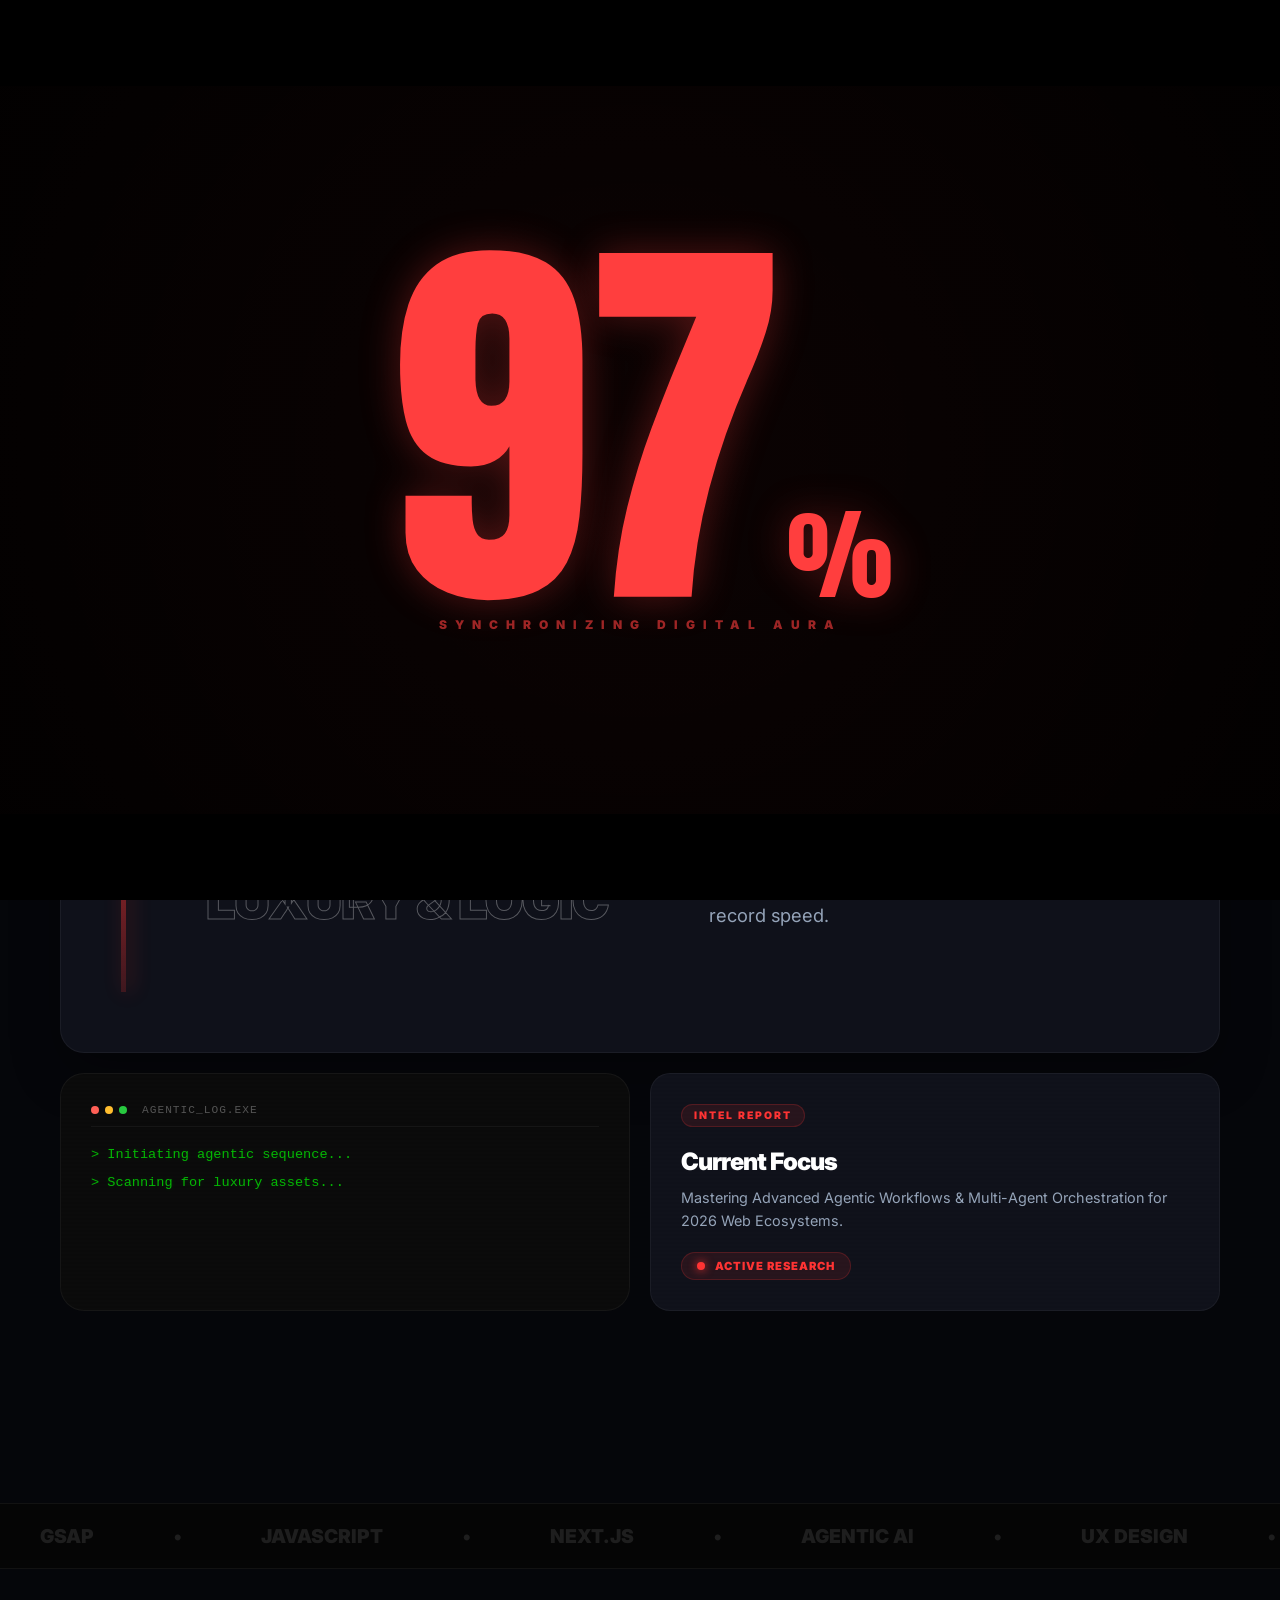
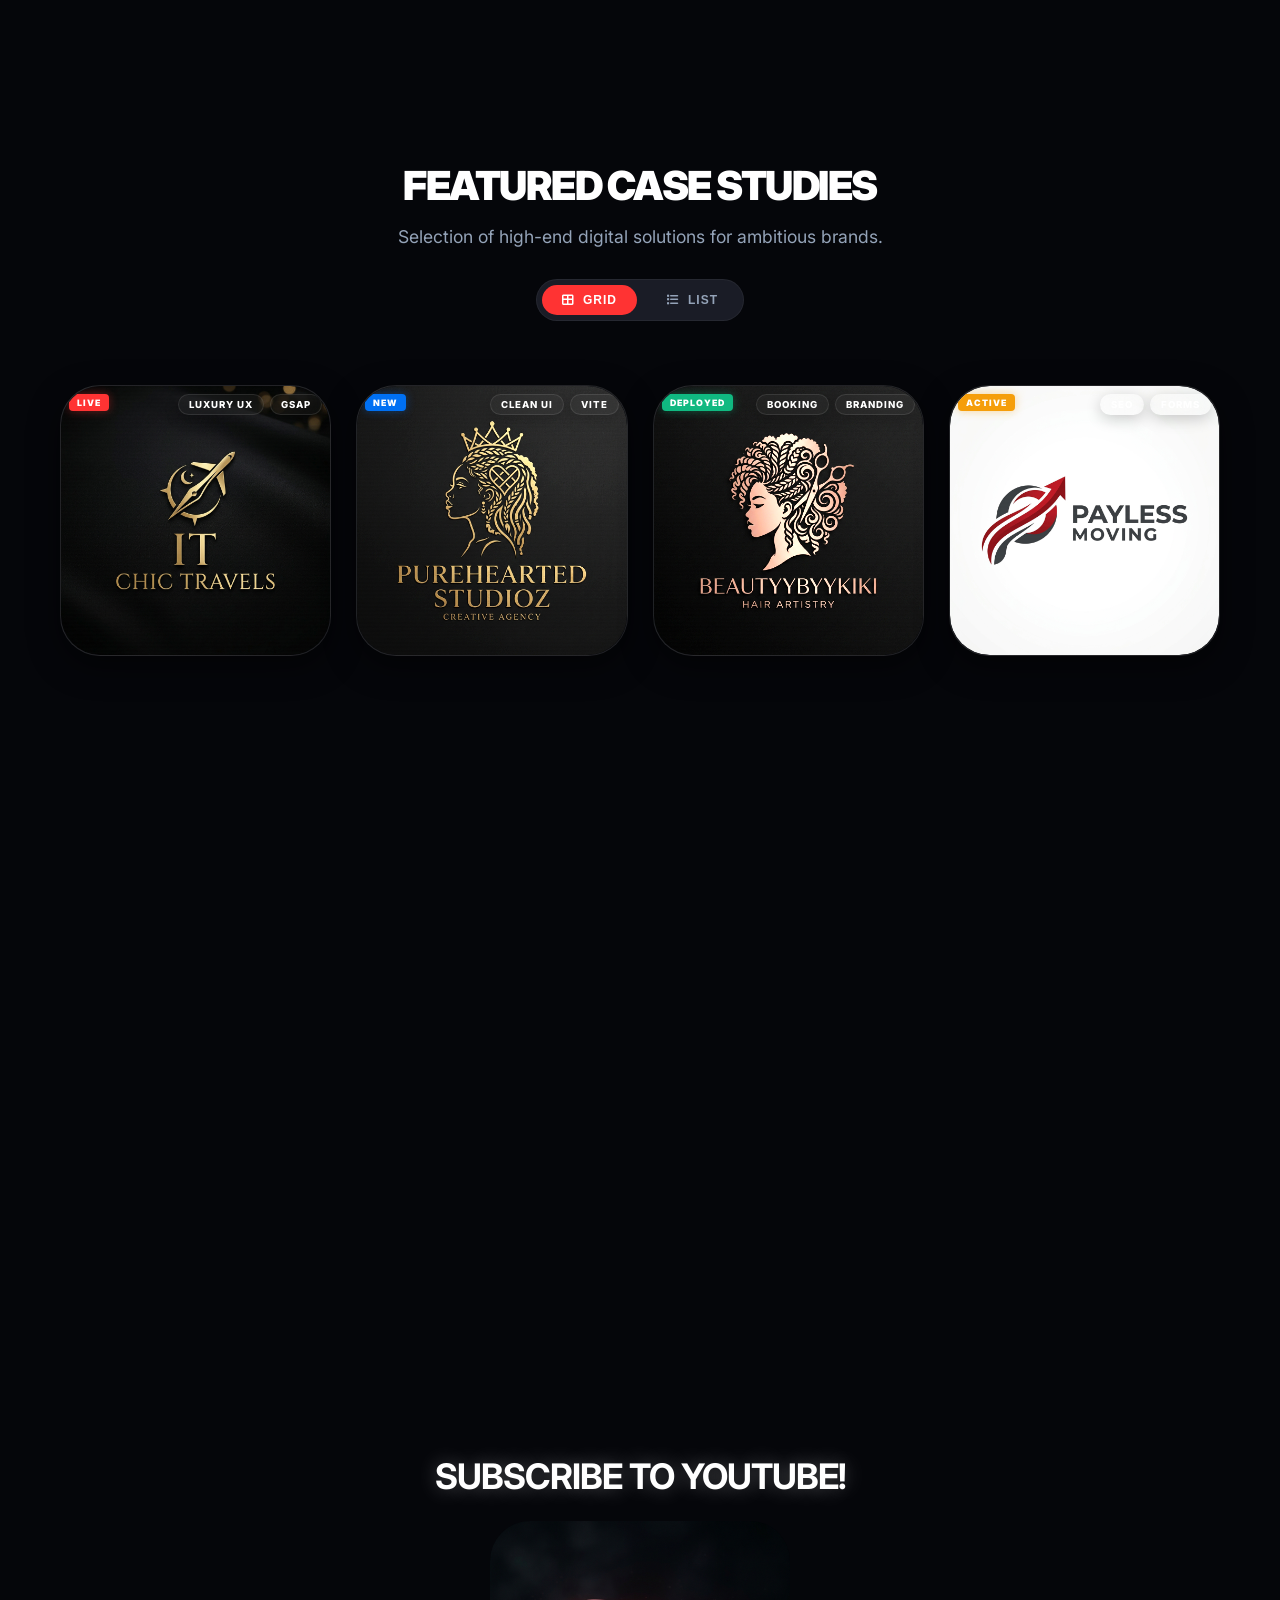
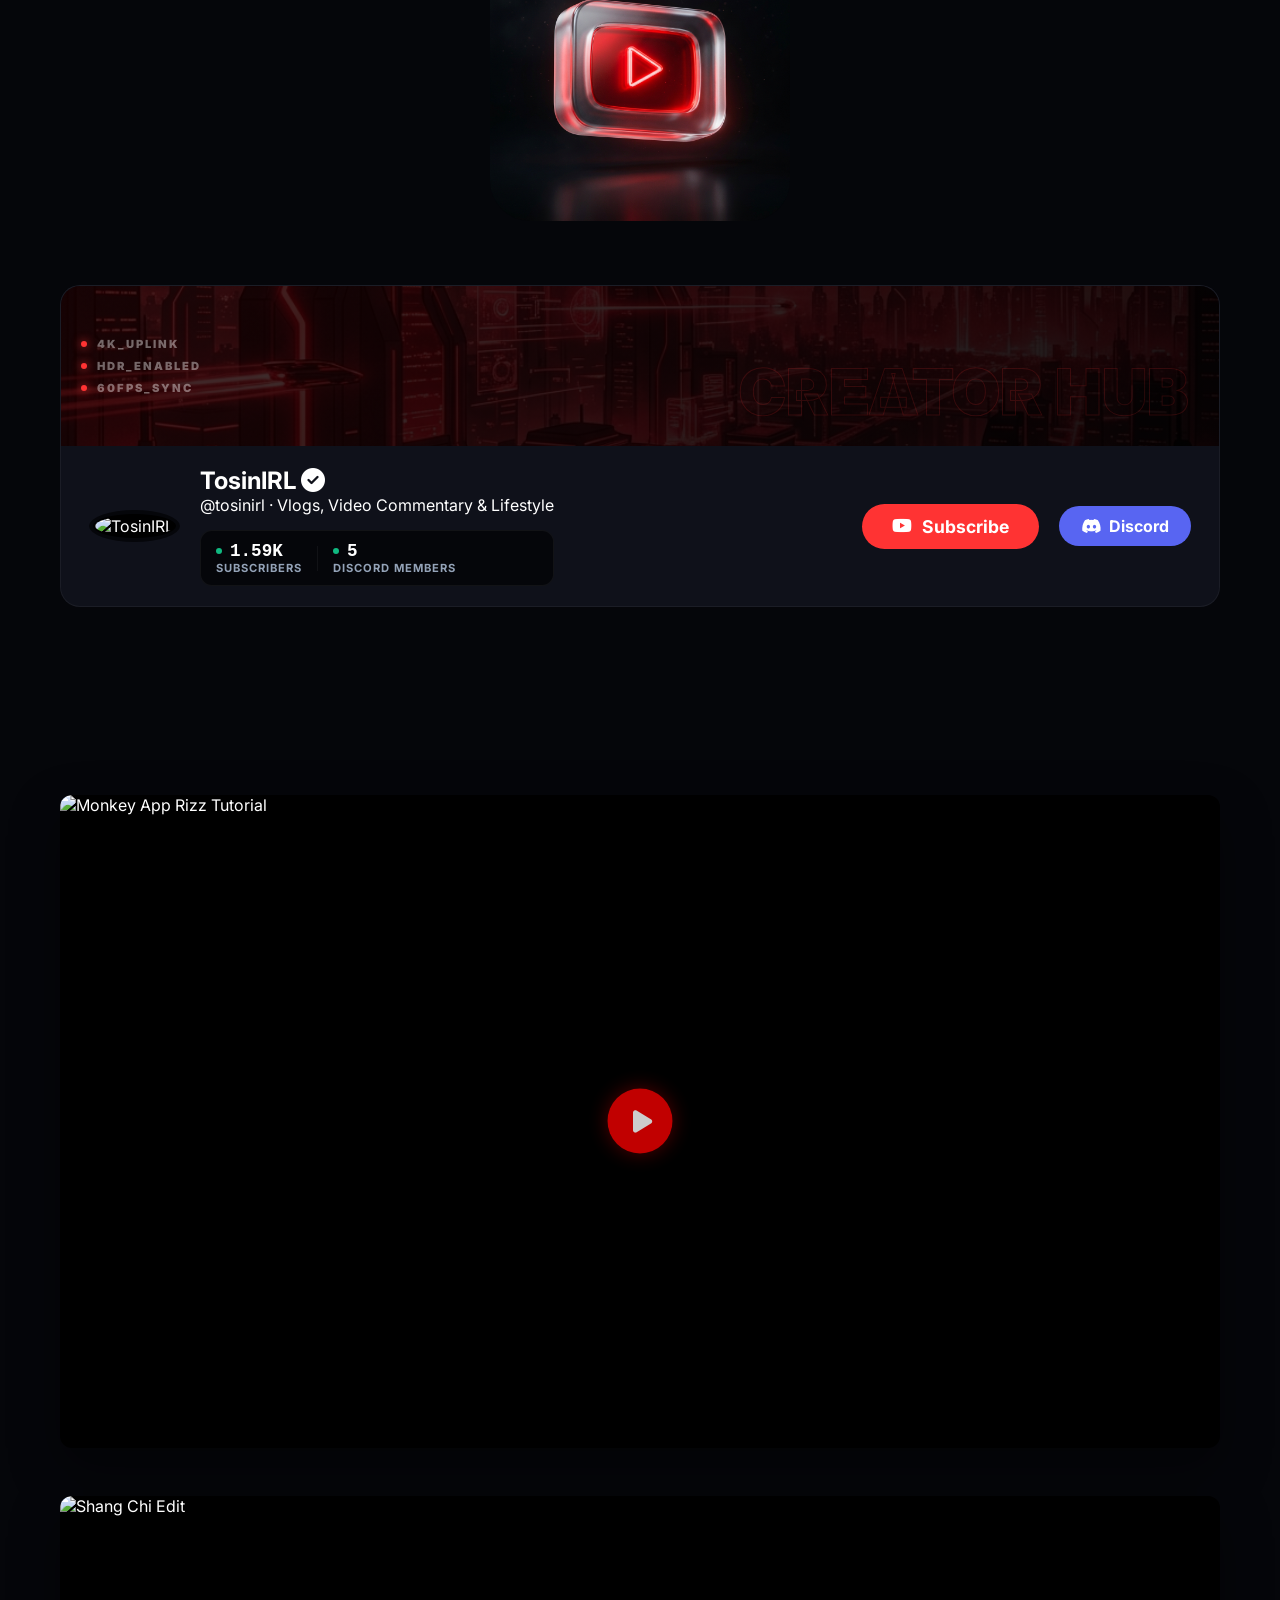
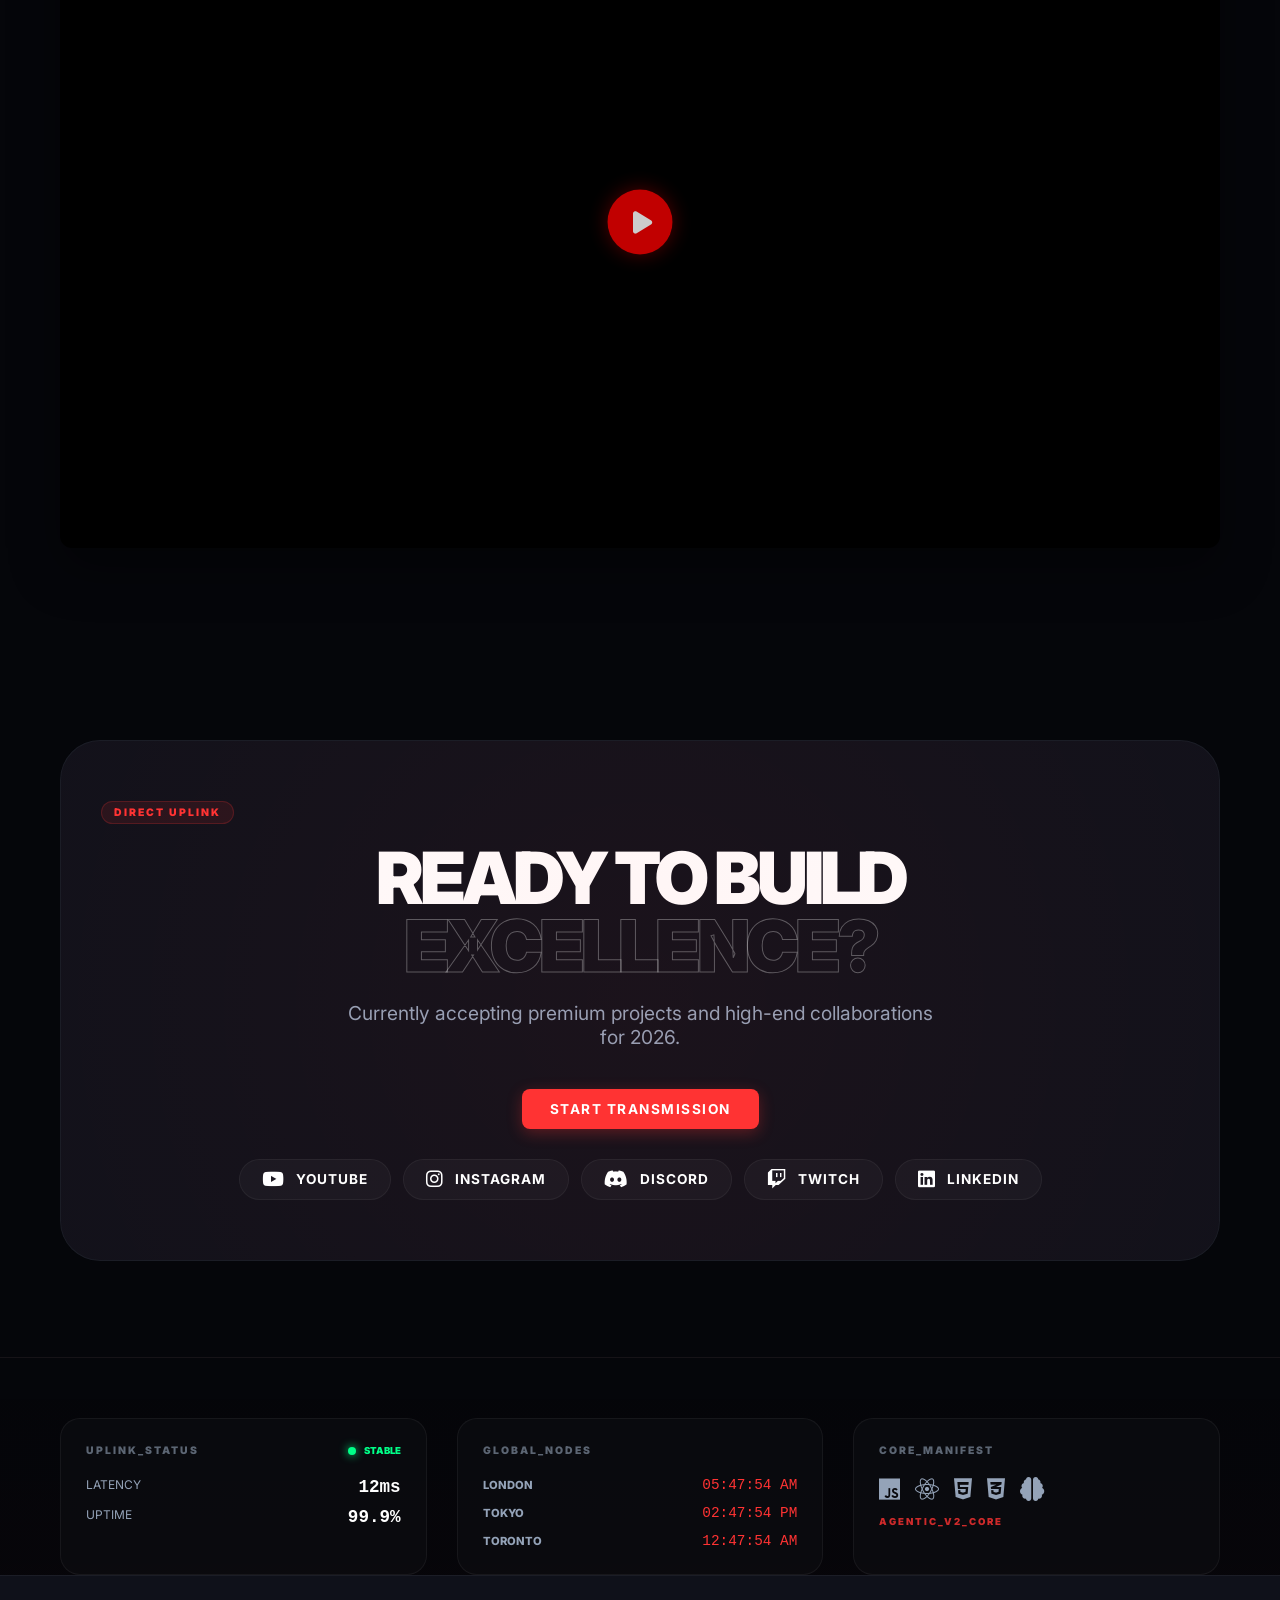
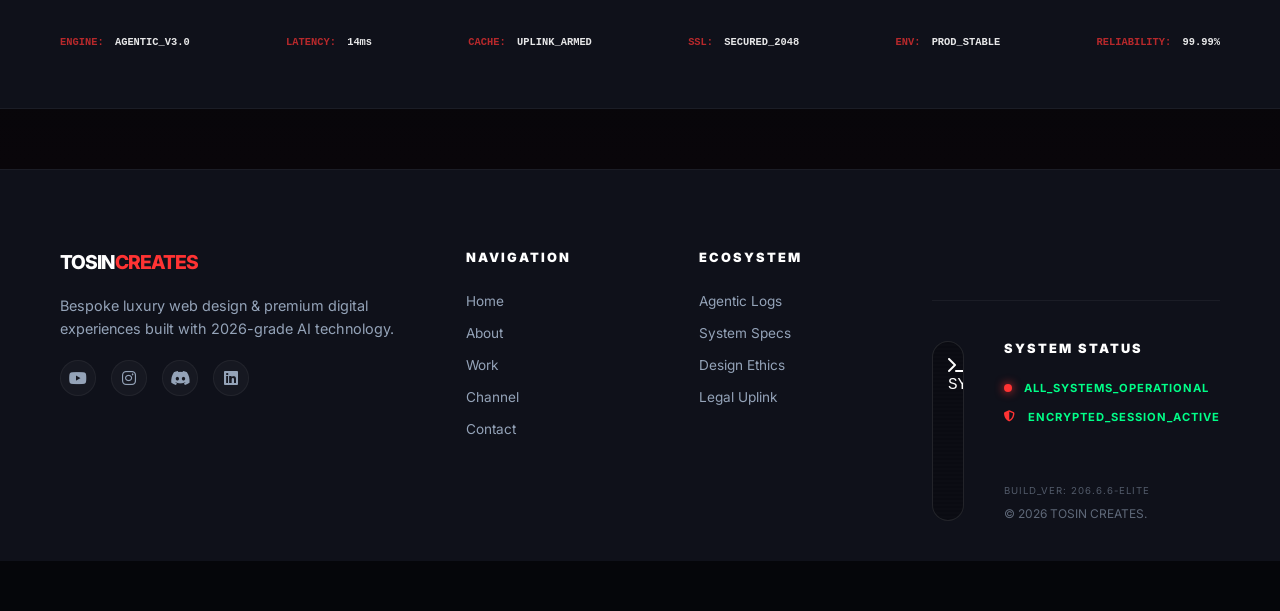
==== commit fe253a07: "Remove YouTube preview arrows as requested" ====
--- a/DEPLOYABLE_PORTFOLIO/index.html
+++ b/DEPLOYABLE_PORTFOLIO/index.html
@@ -369,37 +369,19 @@
                 </div>
 
                 <div class="youtube-grid">
-                    <div class="video-container">
-                        <div class="click-here arrow-left">
-                            <span class="hand-text">click here</span>
-                            <svg class="arrow-svg" width="100" height="60" viewBox="0 0 100 60">
-                                <path d="M10,10 Q40,50 90,20" stroke="var(--hub-arrow)" stroke-width="3" fill="none" />
-                                <path d="M85,15 L95,20 L90,30" stroke="var(--hub-arrow)" stroke-width="3" fill="none" />
-                            </svg>
-                        </div>
-                        <a href="https://youtu.be/UNarPhkqDD0?si=cCpeT8Qt1-wawWYt" target="_blank" class="video-mockup">
-                            <img src="https://i.ytimg.com/vi/UNarPhkqDD0/maxresdefault.jpg" alt="Monkey App Rizz Tutorial" class="thumb-img">
-                            <div class="play-btn-overlay">
-                                <i class="fas fa-play play-icon"></i>
-                            </div>
-                        </a>
-                    </div>
-
-                    <div class="video-container">
-                        <div class="click-here arrow-right">
-                            <span class="hand-text">click here</span>
-                            <svg class="arrow-svg" width="100" height="60" viewBox="0 0 100 60">
-                                <path d="M10,10 Q40,50 90,20" stroke="var(--hub-arrow)" stroke-width="3" fill="none" />
-                                <path d="M85,15 L95,20 L90,30" stroke="var(--hub-arrow)" stroke-width="3" fill="none" />
-                            </svg>
-                        </div>
-                        <a href="https://youtu.be/1UVkZgmm4Gk?si=1IglyllSUokArIkX" target="_blank" class="video-mockup">
-                            <img src="https://i.ytimg.com/vi/1UVkZgmm4Gk/maxresdefault.jpg" alt="Shang Chi Edit" class="thumb-img">
-                            <div class="play-btn-overlay">
-                                <i class="fas fa-play play-icon"></i>
-                            </div>
-                        </a>
-                    </div>
+                    <a href="https://youtu.be/UNarPhkqDD0?si=cCpeT8Qt1-wawWYt" target="_blank" class="video-mockup">
+                        <img src="https://i.ytimg.com/vi/UNarPhkqDD0/maxresdefault.jpg" alt="Monkey App Rizz Tutorial" class="thumb-img">
+                        <div class="play-btn-overlay">
+                            <i class="fas fa-play play-icon"></i>
+                        </div>
+                    </a>
+
+                    <a href="https://youtu.be/1UVkZgmm4Gk?si=1IglyllSUokArIkX" target="_blank" class="video-mockup">
+                        <img src="https://i.ytimg.com/vi/1UVkZgmm4Gk/maxresdefault.jpg" alt="Shang Chi Edit" class="thumb-img">
+                        <div class="play-btn-overlay">
+                            <i class="fas fa-play play-icon"></i>
+                        </div>
+                    </a>
                 </div>
                 </div>
             </div>
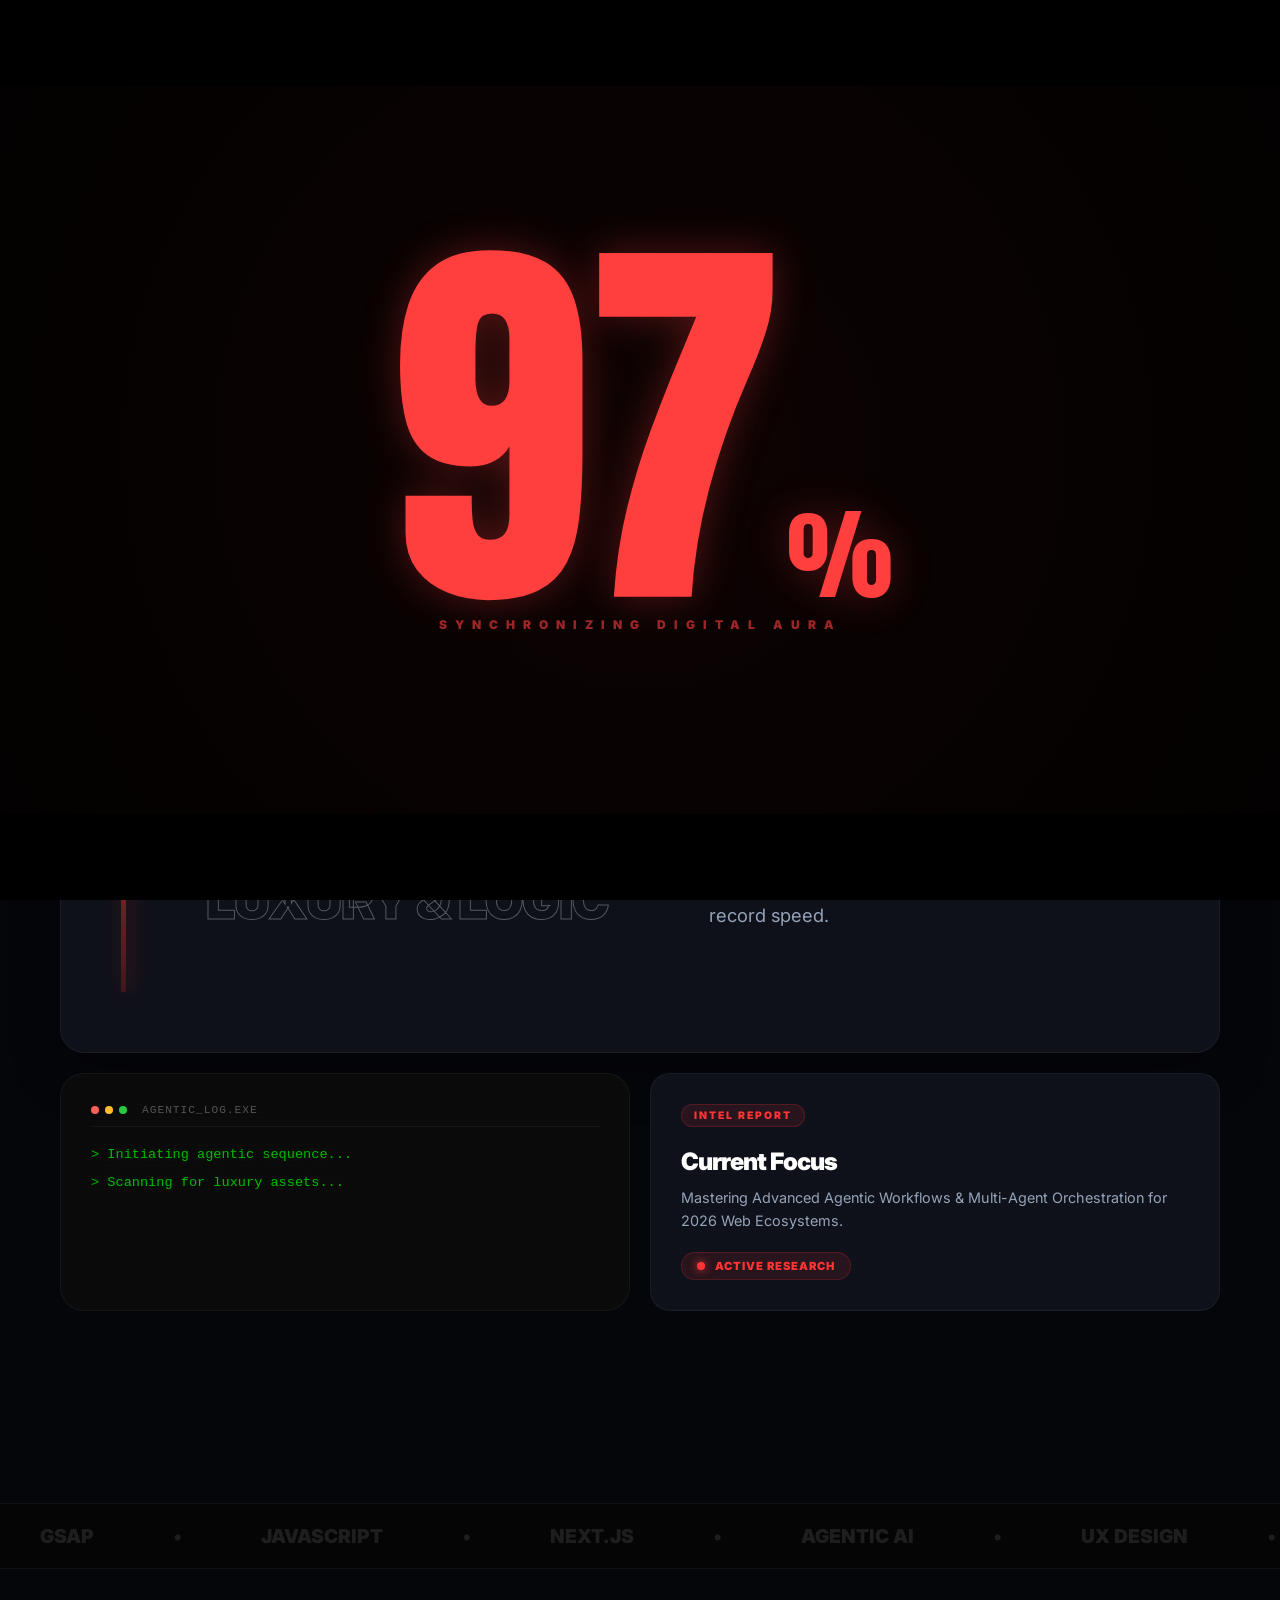
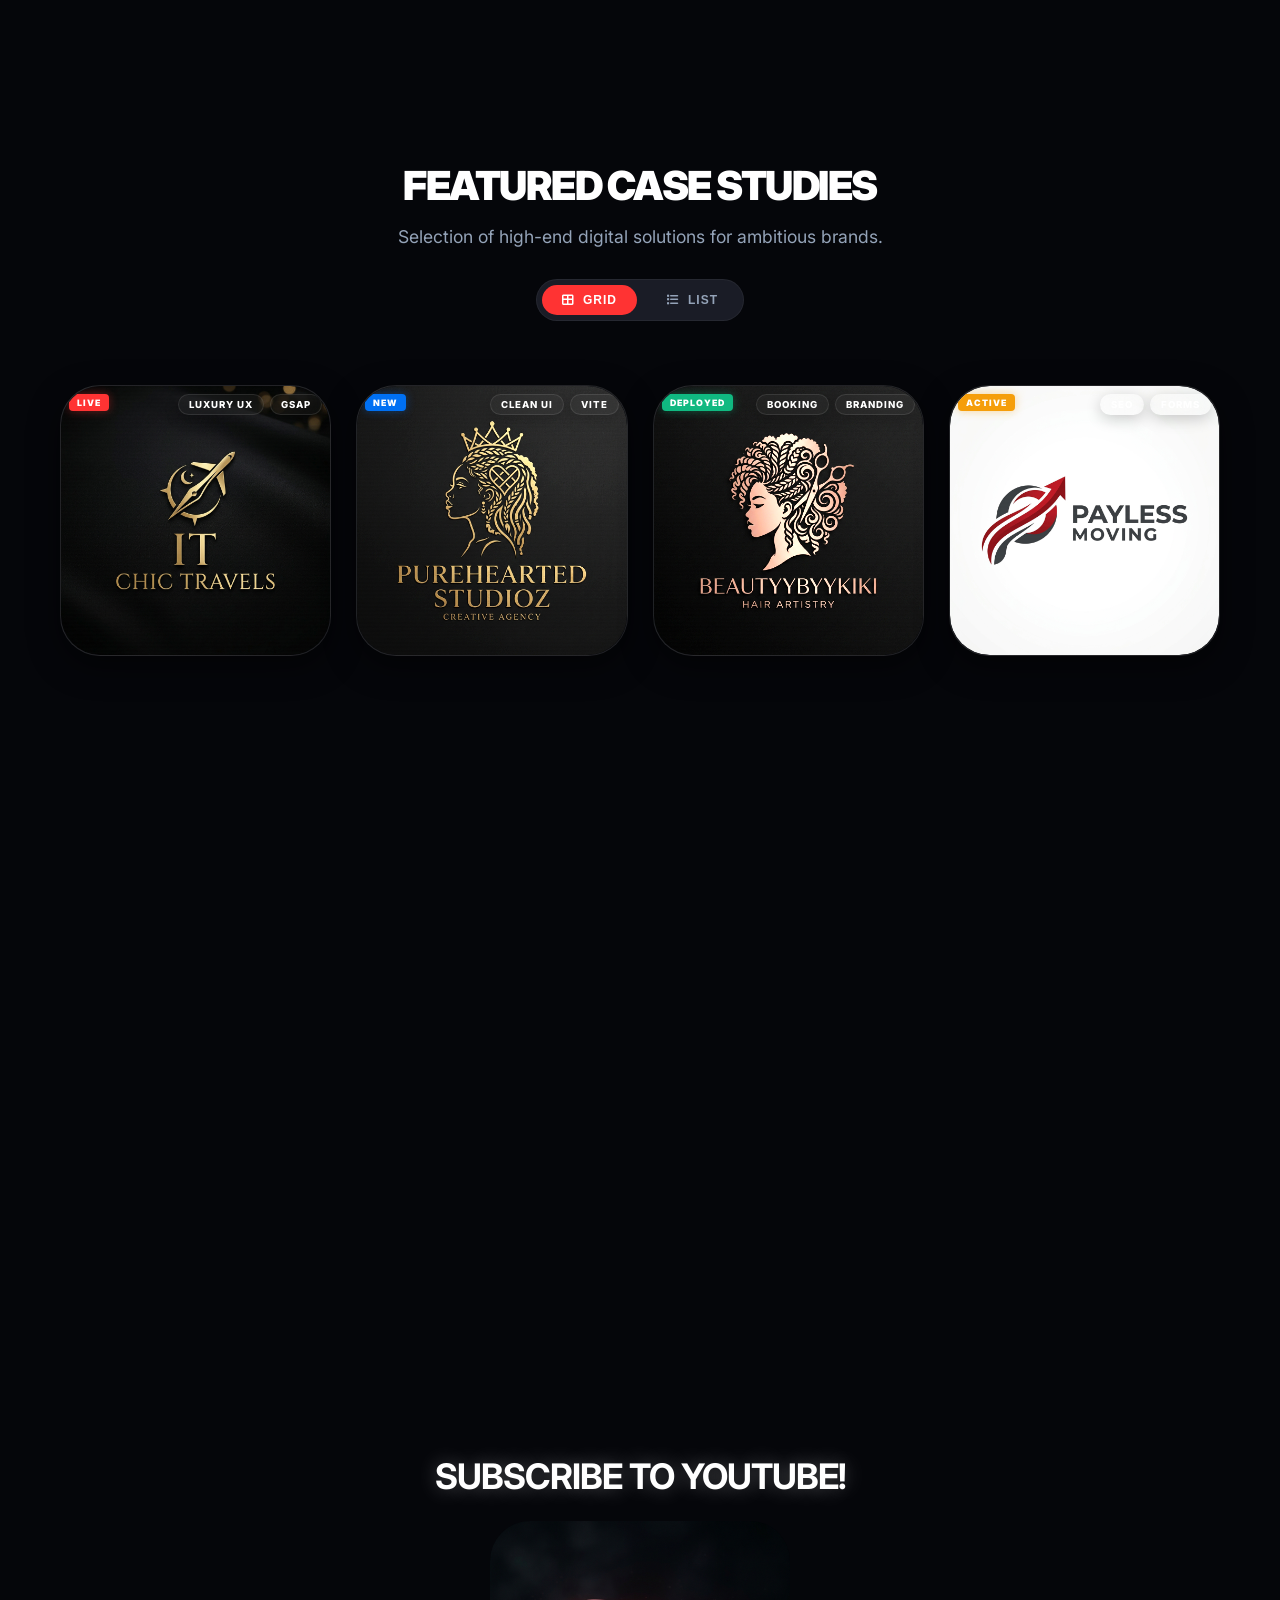
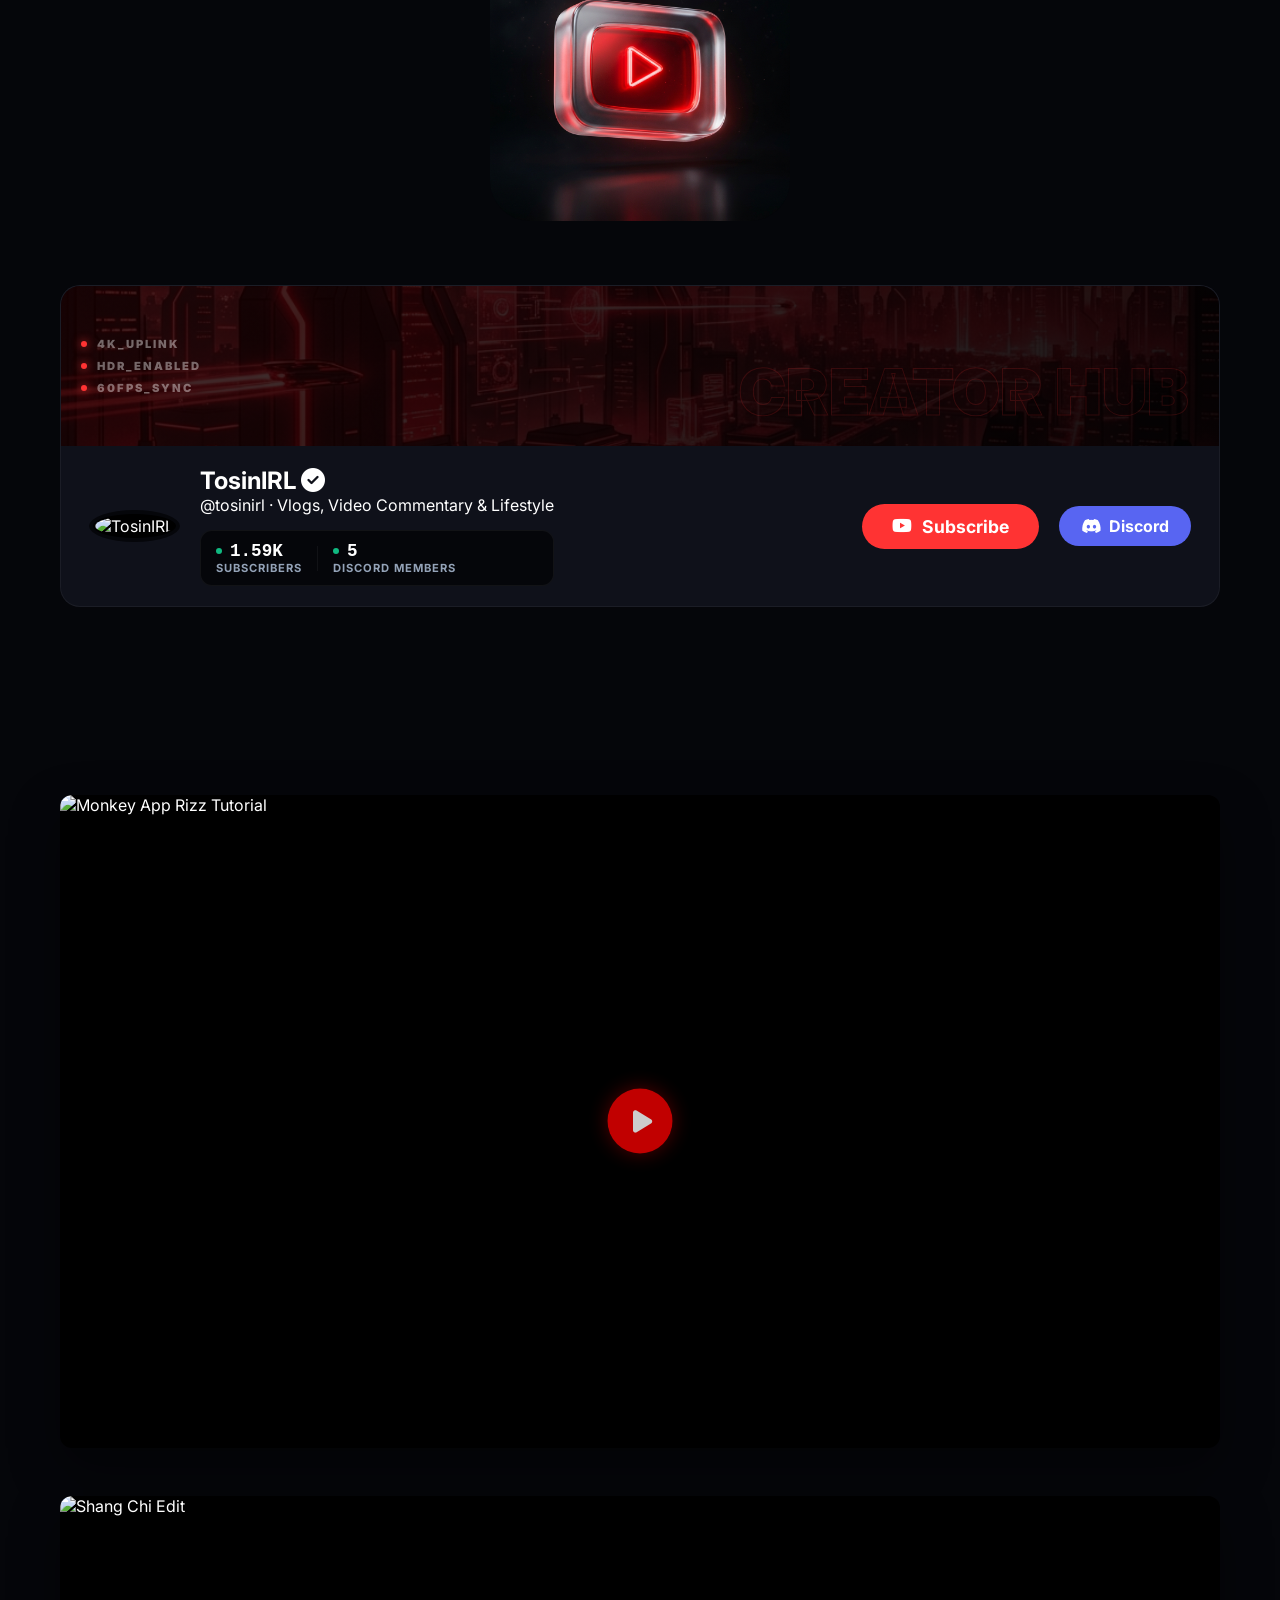
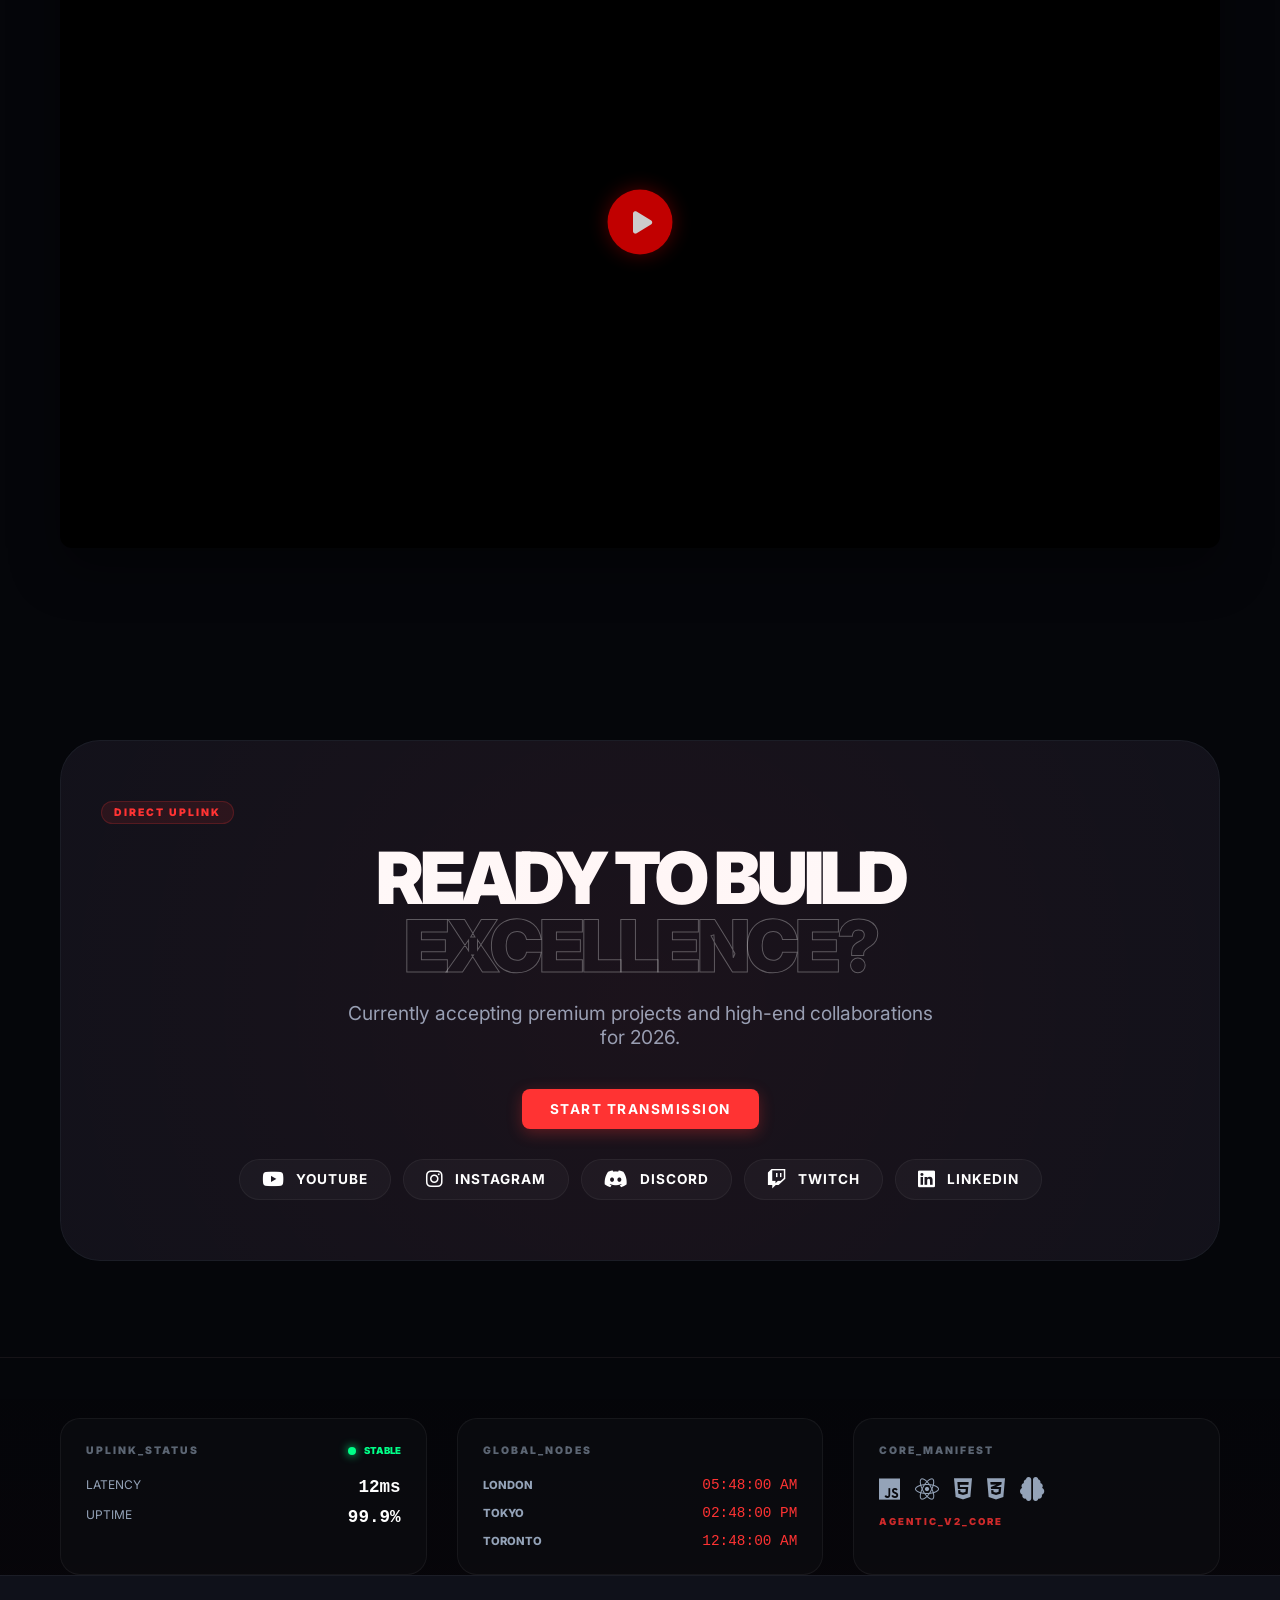
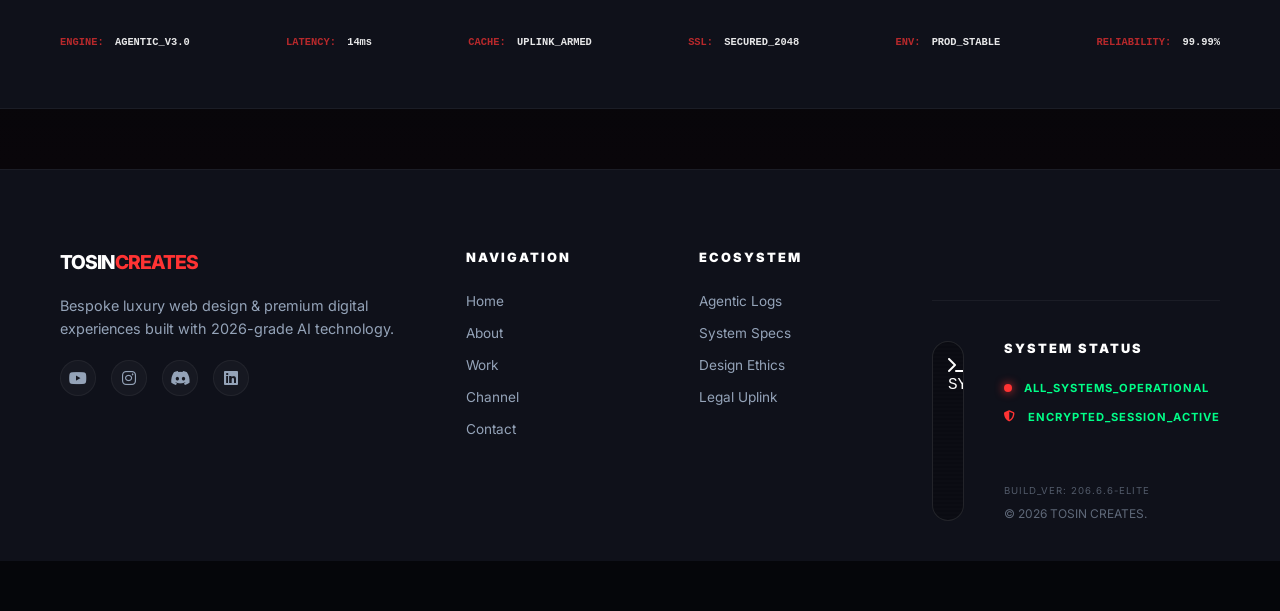
==== commit 9cb6fdae: "Bump version to v206.6.8 and force cache bust" ====
--- a/DEPLOYABLE_PORTFOLIO/index.html
+++ b/DEPLOYABLE_PORTFOLIO/index.html
@@ -4,7 +4,7 @@
 <head>
     <meta charset="UTF-8">
     <meta name="viewport" content="width=device-width, initial-scale=1.0, viewport-fit=cover">
-    <title>Tosin Creates | Creative Web Development & Designer (v206.6.7)</title>
+    <title>Tosin Creates | Creative Web Development & Designer (v206.6.8)</title>
     <!-- CACHE_BUST: 2026-04-26-22-22 -->
 
     <link rel="icon" type="image/png" href="assets/images/tc_media_hub_logo.png?v=23">
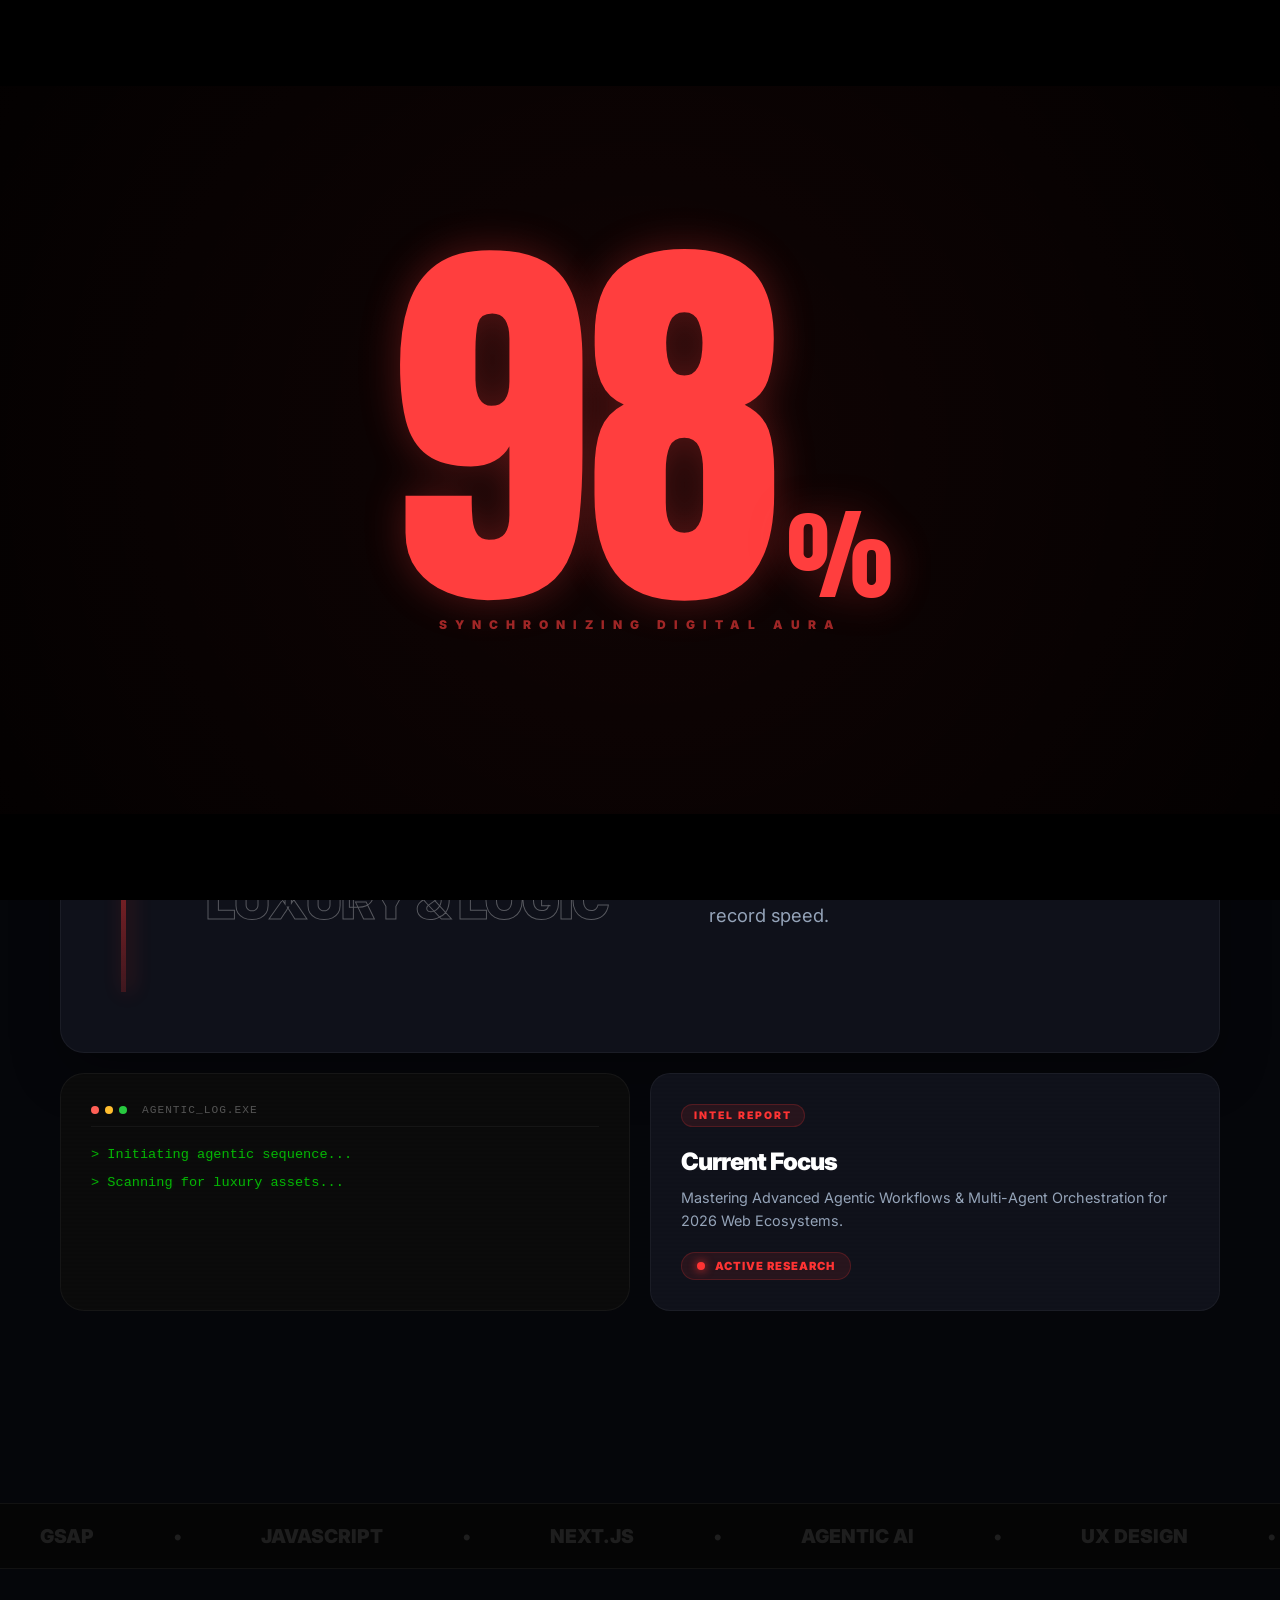
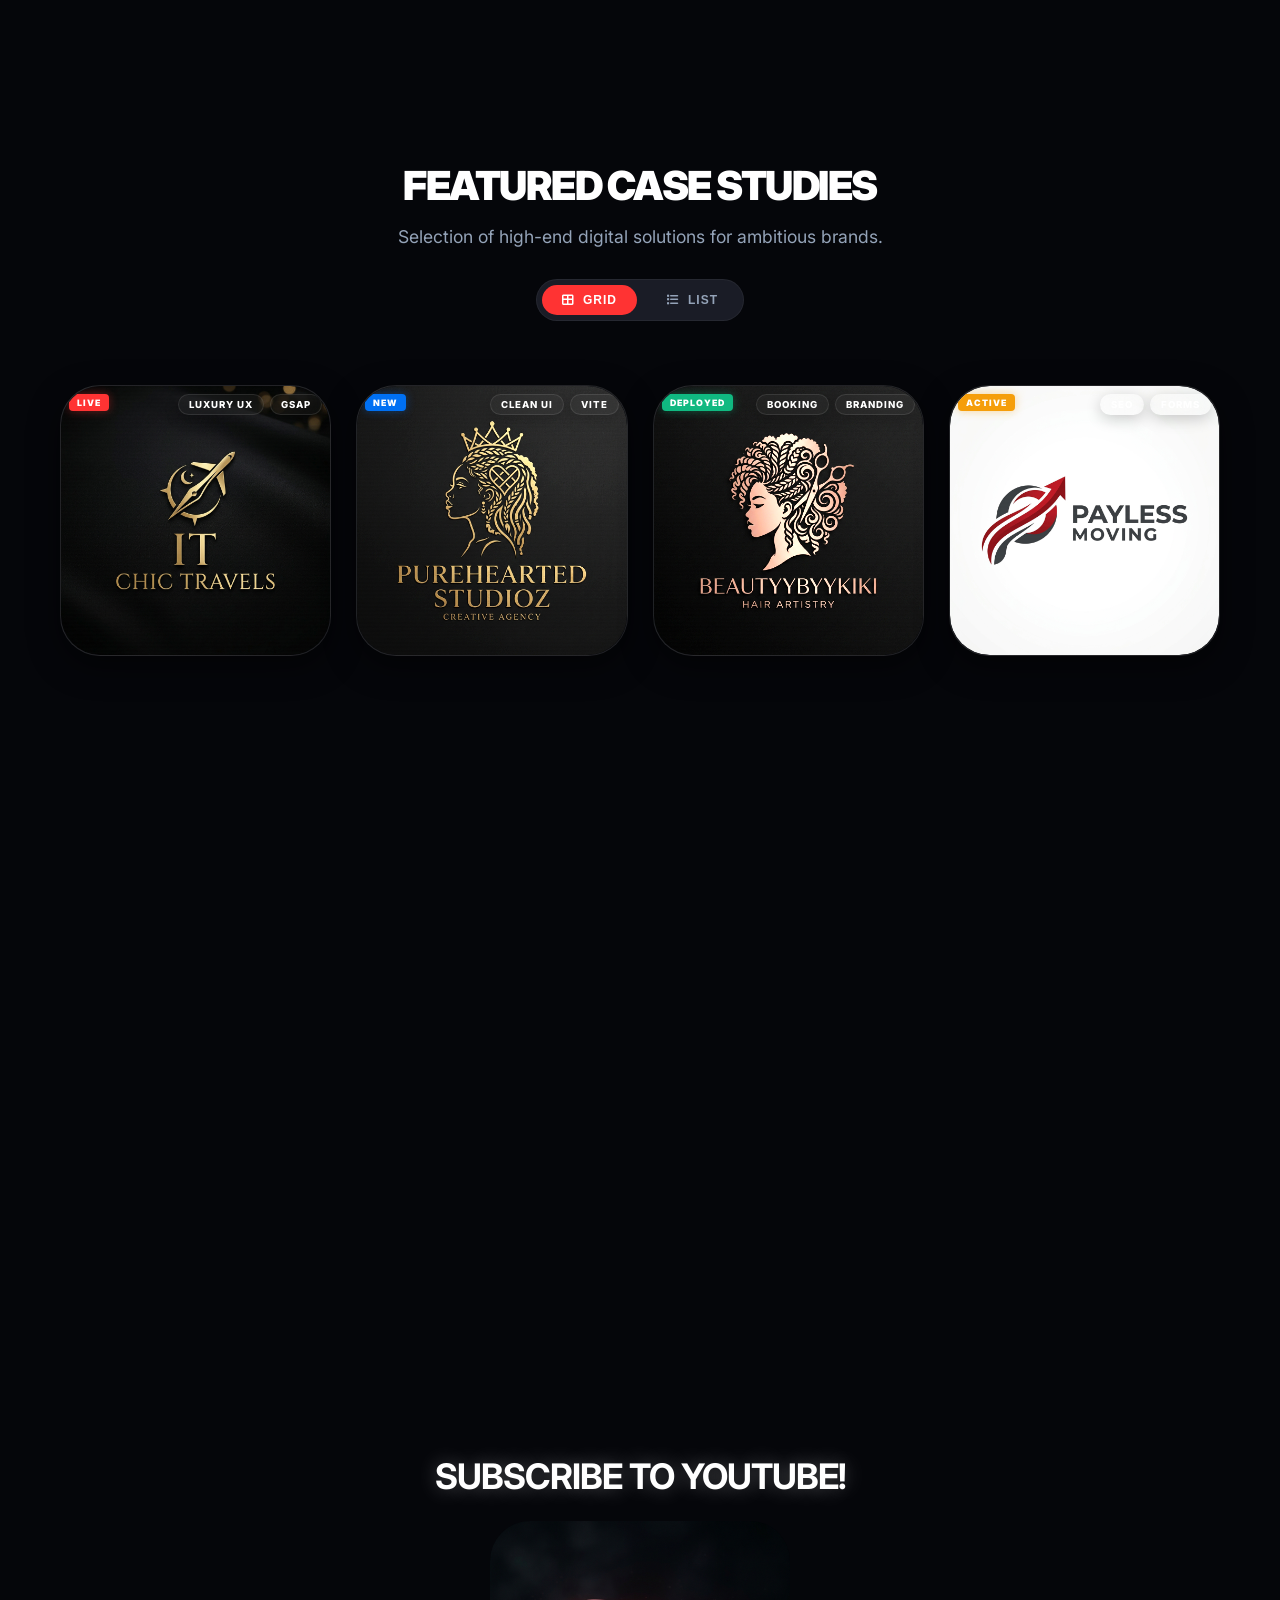
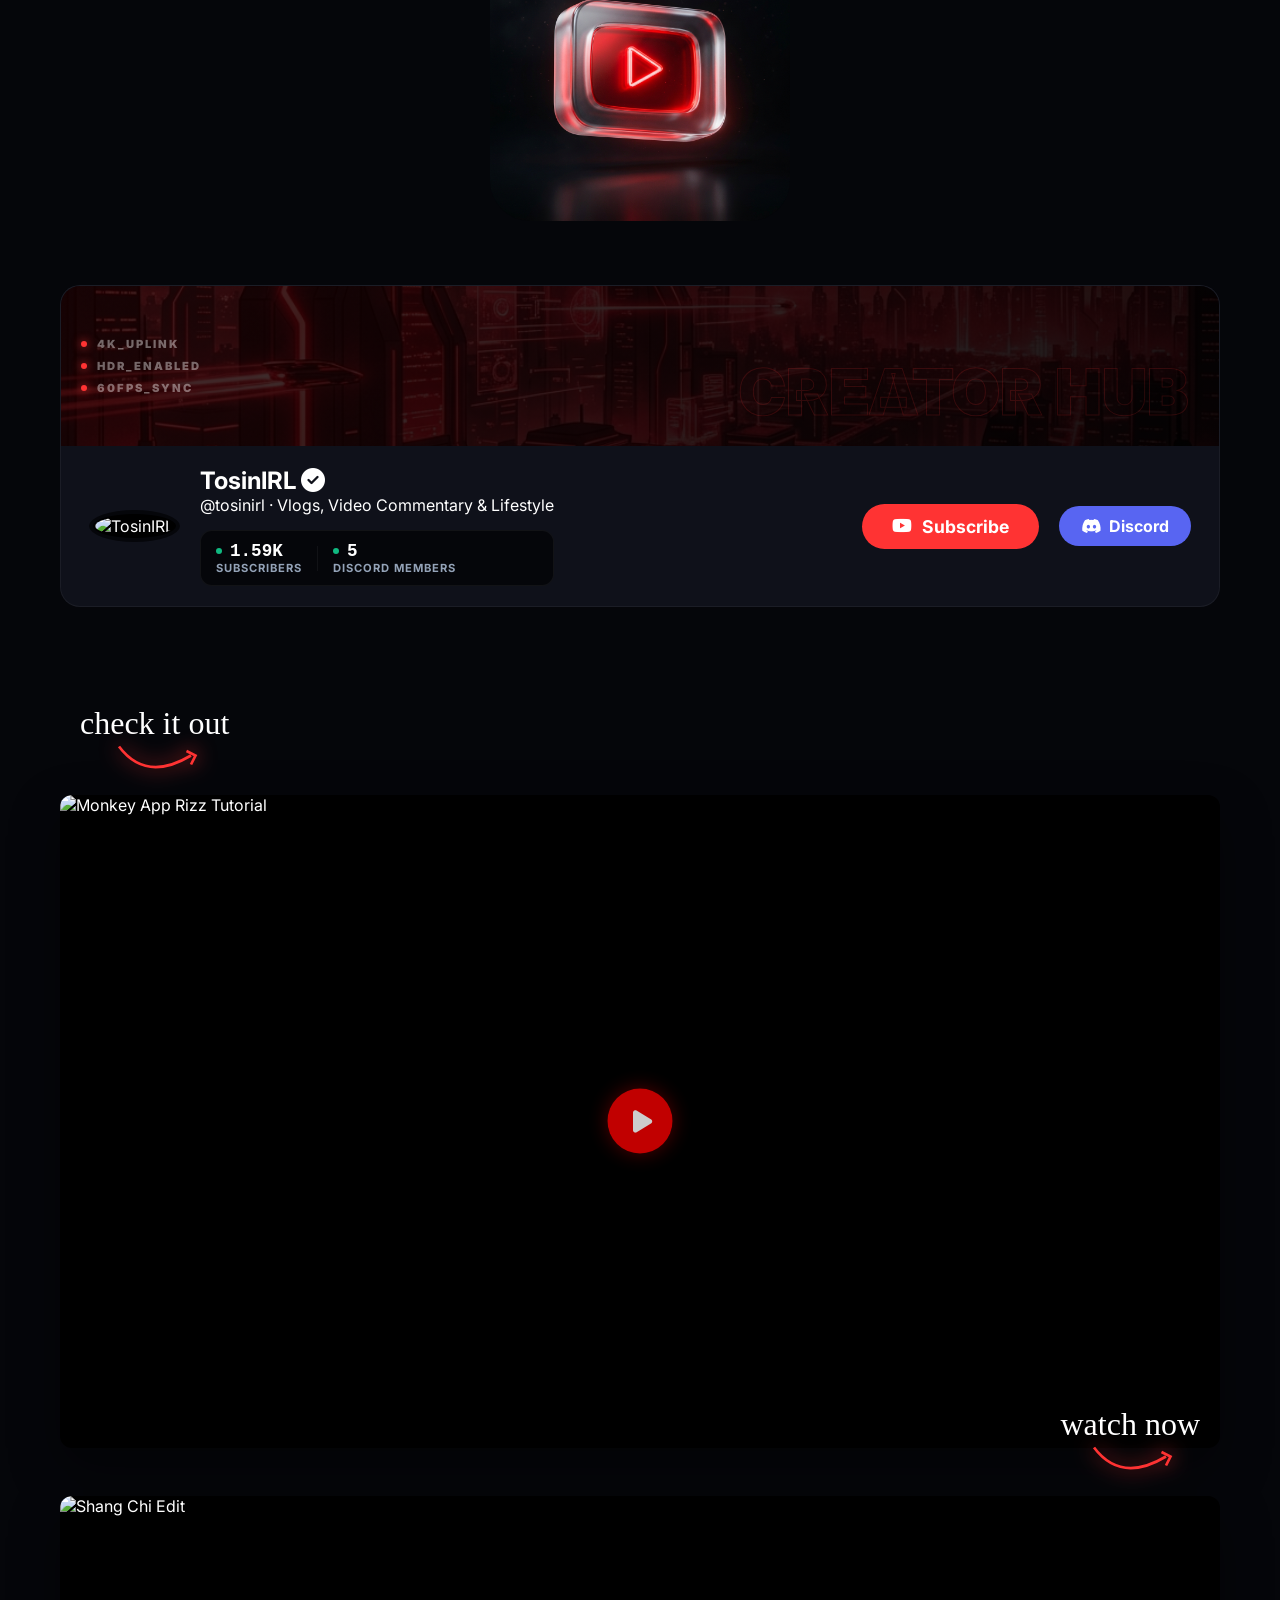
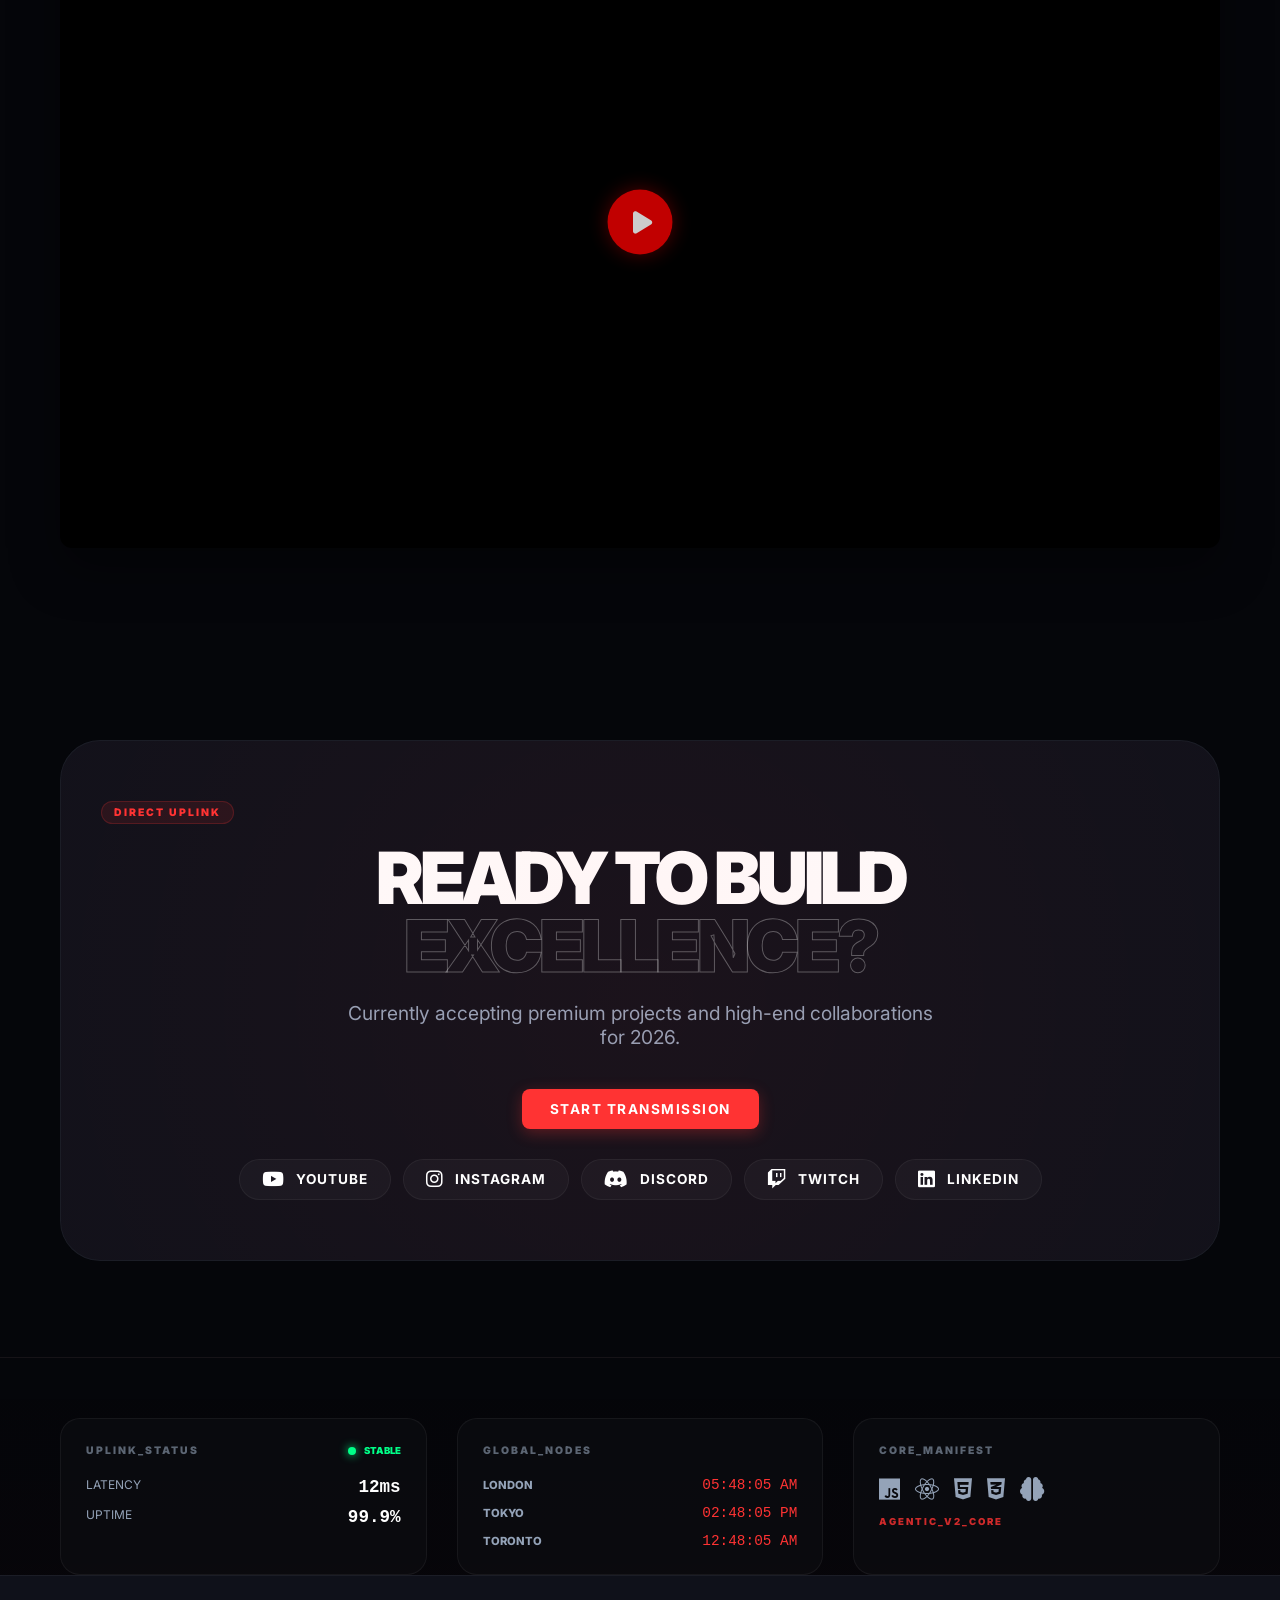
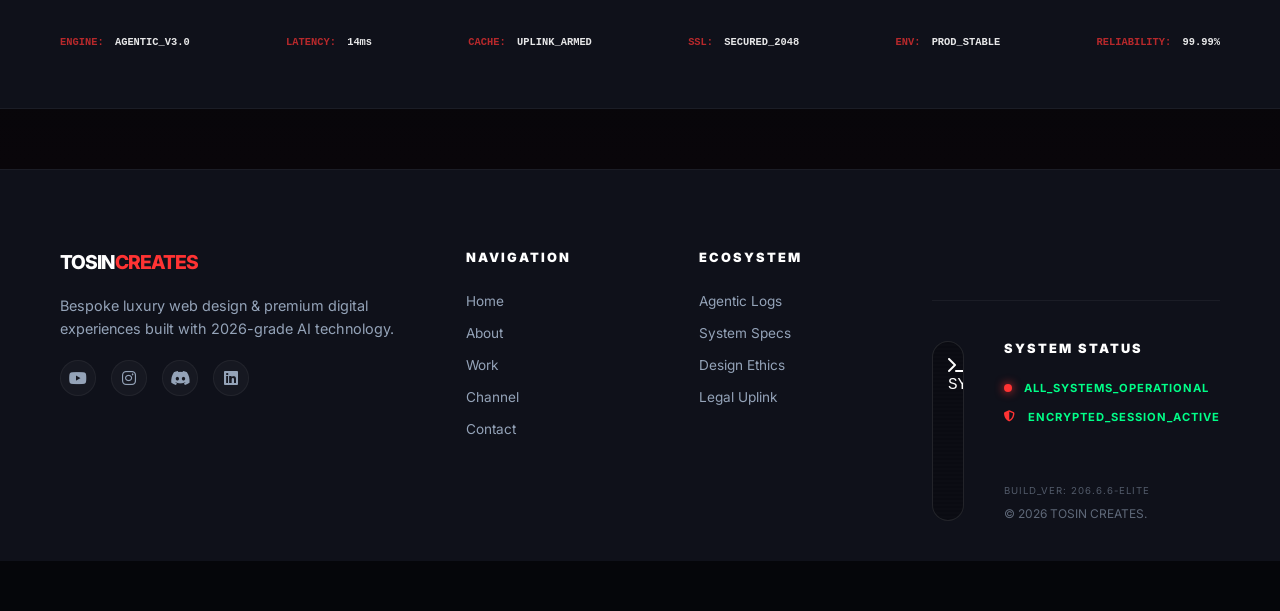
==== commit f0c01cba: "Restore high-end animated arrows for YouTube previews" ====
--- a/DEPLOYABLE_PORTFOLIO/index.html
+++ b/DEPLOYABLE_PORTFOLIO/index.html
@@ -369,19 +369,37 @@
                 </div>
 
                 <div class="youtube-grid">
-                    <a href="https://youtu.be/UNarPhkqDD0?si=cCpeT8Qt1-wawWYt" target="_blank" class="video-mockup">
-                        <img src="https://i.ytimg.com/vi/UNarPhkqDD0/maxresdefault.jpg" alt="Monkey App Rizz Tutorial" class="thumb-img">
-                        <div class="play-btn-overlay">
-                            <i class="fas fa-play play-icon"></i>
-                        </div>
-                    </a>
-
-                    <a href="https://youtu.be/1UVkZgmm4Gk?si=1IglyllSUokArIkX" target="_blank" class="video-mockup">
-                        <img src="https://i.ytimg.com/vi/1UVkZgmm4Gk/maxresdefault.jpg" alt="Shang Chi Edit" class="thumb-img">
-                        <div class="play-btn-overlay">
-                            <i class="fas fa-play play-icon"></i>
-                        </div>
-                    </a>
+                    <div class="video-container">
+                        <div class="click-here arrow-left">
+                            <span class="hand-text">check it out</span>
+                            <svg class="arrow-svg" width="100" height="60" viewBox="0 0 100 60">
+                                <path d="M10,10 Q40,50 90,20" stroke="var(--accent-red)" stroke-width="3" fill="none" />
+                                <path d="M85,15 L95,20 L90,30" stroke="var(--accent-red)" stroke-width="3" fill="none" />
+                            </svg>
+                        </div>
+                        <a href="https://youtu.be/UNarPhkqDD0?si=cCpeT8Qt1-wawWYt" target="_blank" class="video-mockup">
+                            <img src="https://i.ytimg.com/vi/UNarPhkqDD0/maxresdefault.jpg" alt="Monkey App Rizz Tutorial" class="thumb-img">
+                            <div class="play-btn-overlay">
+                                <i class="fas fa-play play-icon"></i>
+                            </div>
+                        </a>
+                    </div>
+
+                    <div class="video-container">
+                        <div class="click-here arrow-right">
+                            <span class="hand-text">watch now</span>
+                            <svg class="arrow-svg" width="100" height="60" viewBox="0 0 100 60">
+                                <path d="M10,10 Q40,50 90,20" stroke="var(--accent-red)" stroke-width="3" fill="none" />
+                                <path d="M85,15 L95,20 L90,30" stroke="var(--accent-red)" stroke-width="3" fill="none" />
+                            </svg>
+                        </div>
+                        <a href="https://youtu.be/1UVkZgmm4Gk?si=1IglyllSUokArIkX" target="_blank" class="video-mockup">
+                            <img src="https://i.ytimg.com/vi/1UVkZgmm4Gk/maxresdefault.jpg" alt="Shang Chi Edit" class="thumb-img">
+                            <div class="play-btn-overlay">
+                                <i class="fas fa-play play-icon"></i>
+                            </div>
+                        </a>
+                    </div>
                 </div>
                 </div>
             </div>
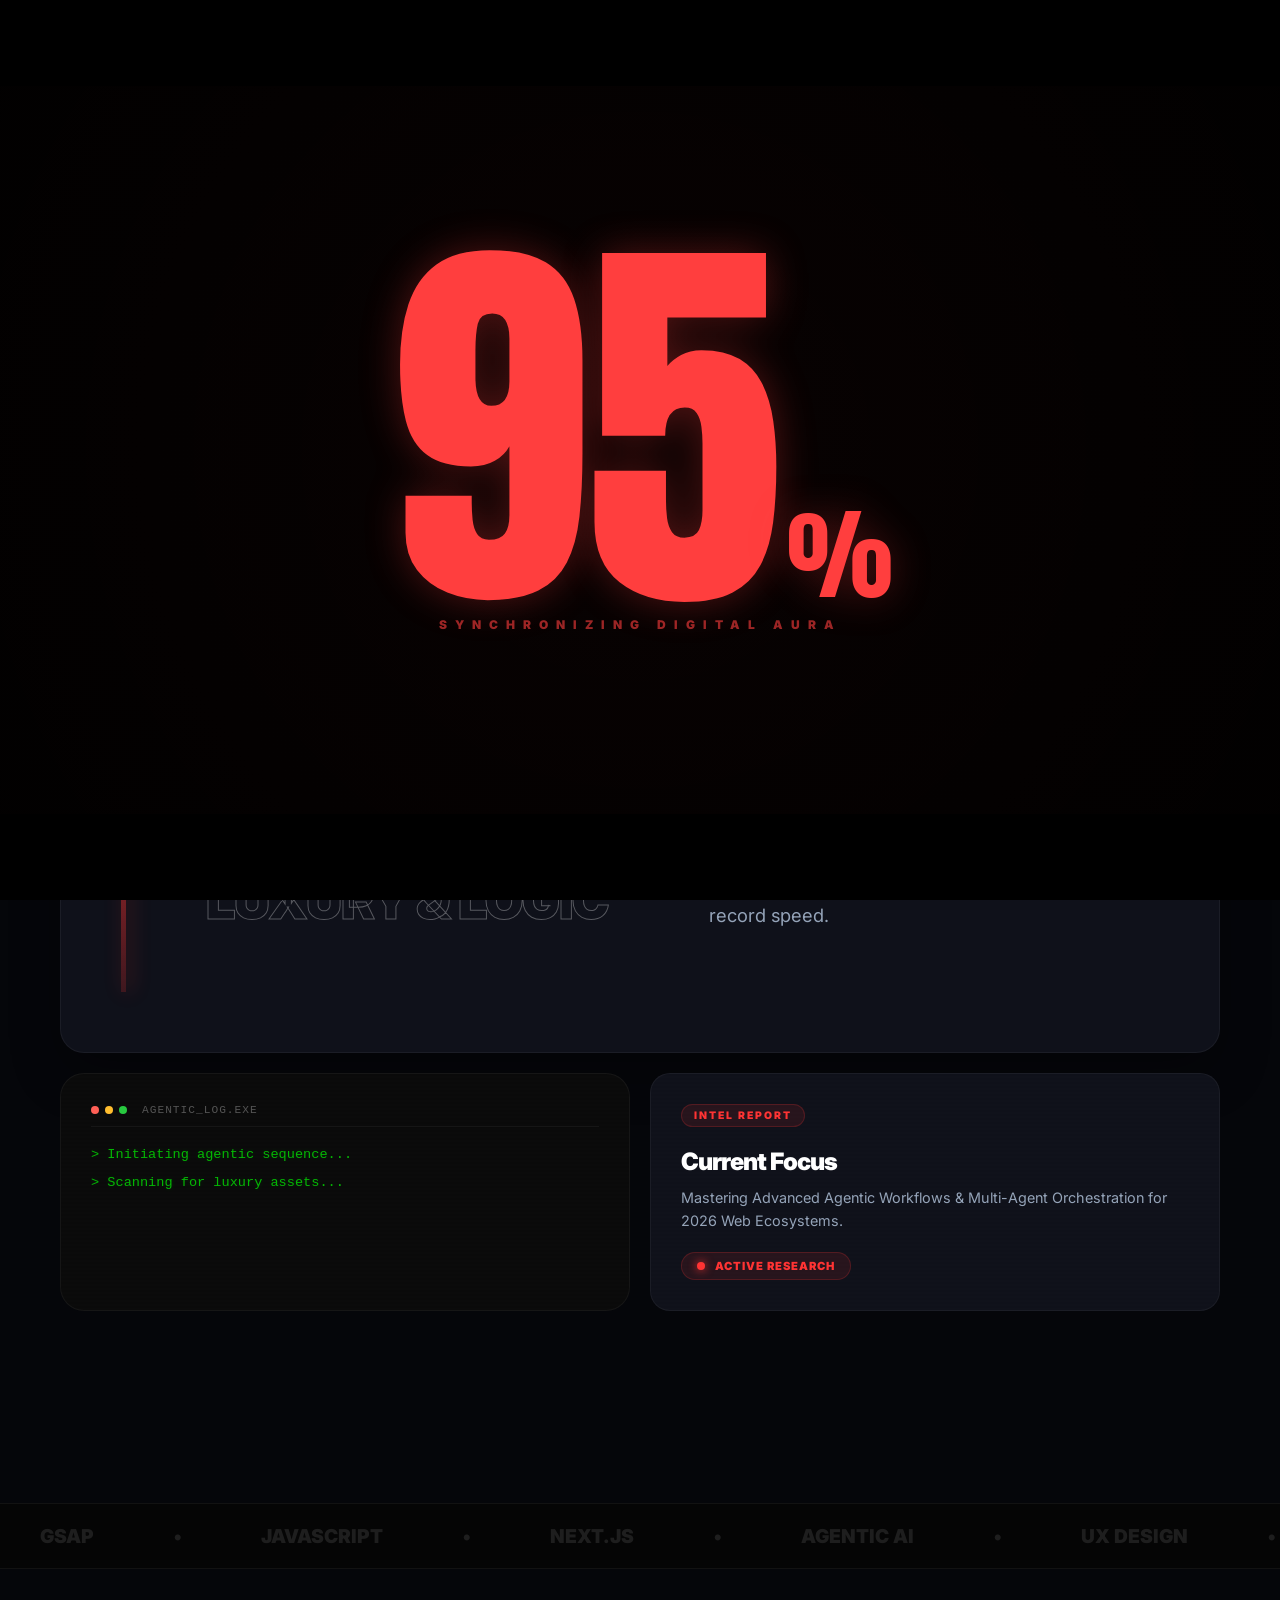
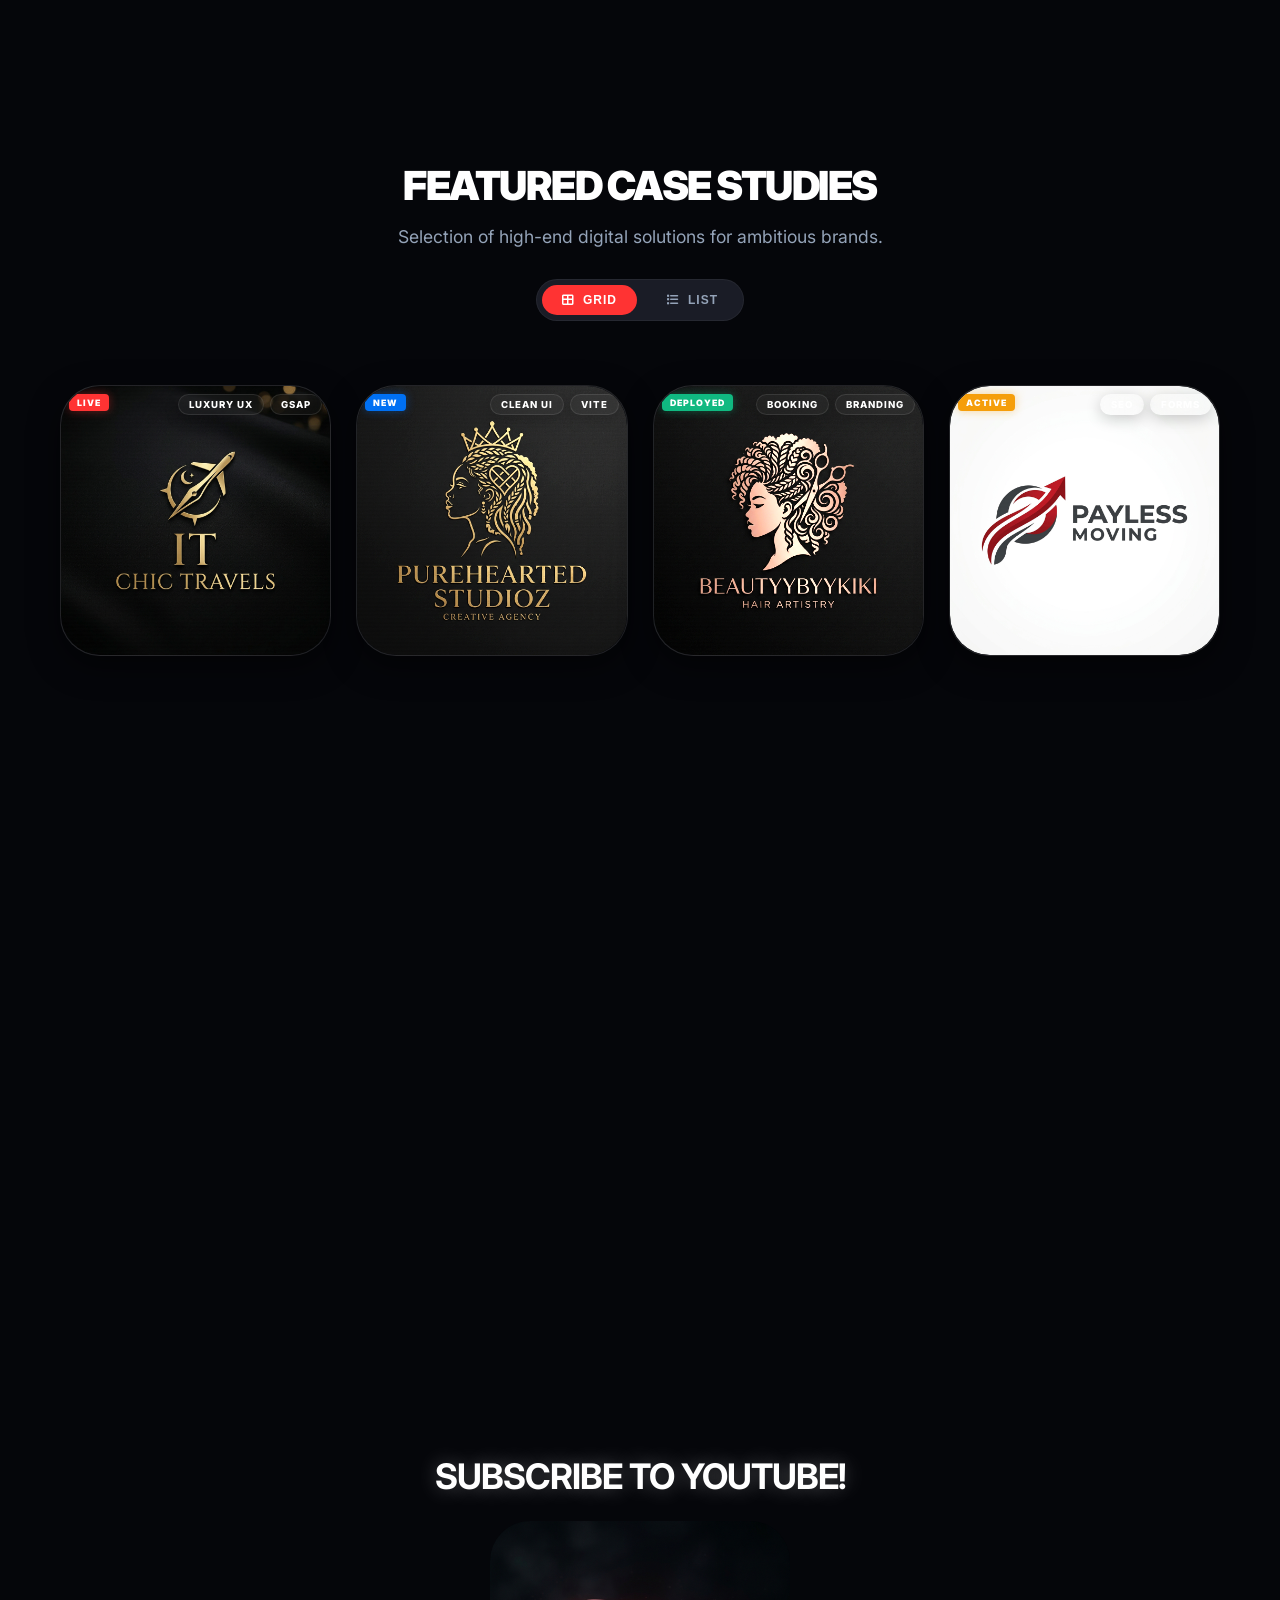
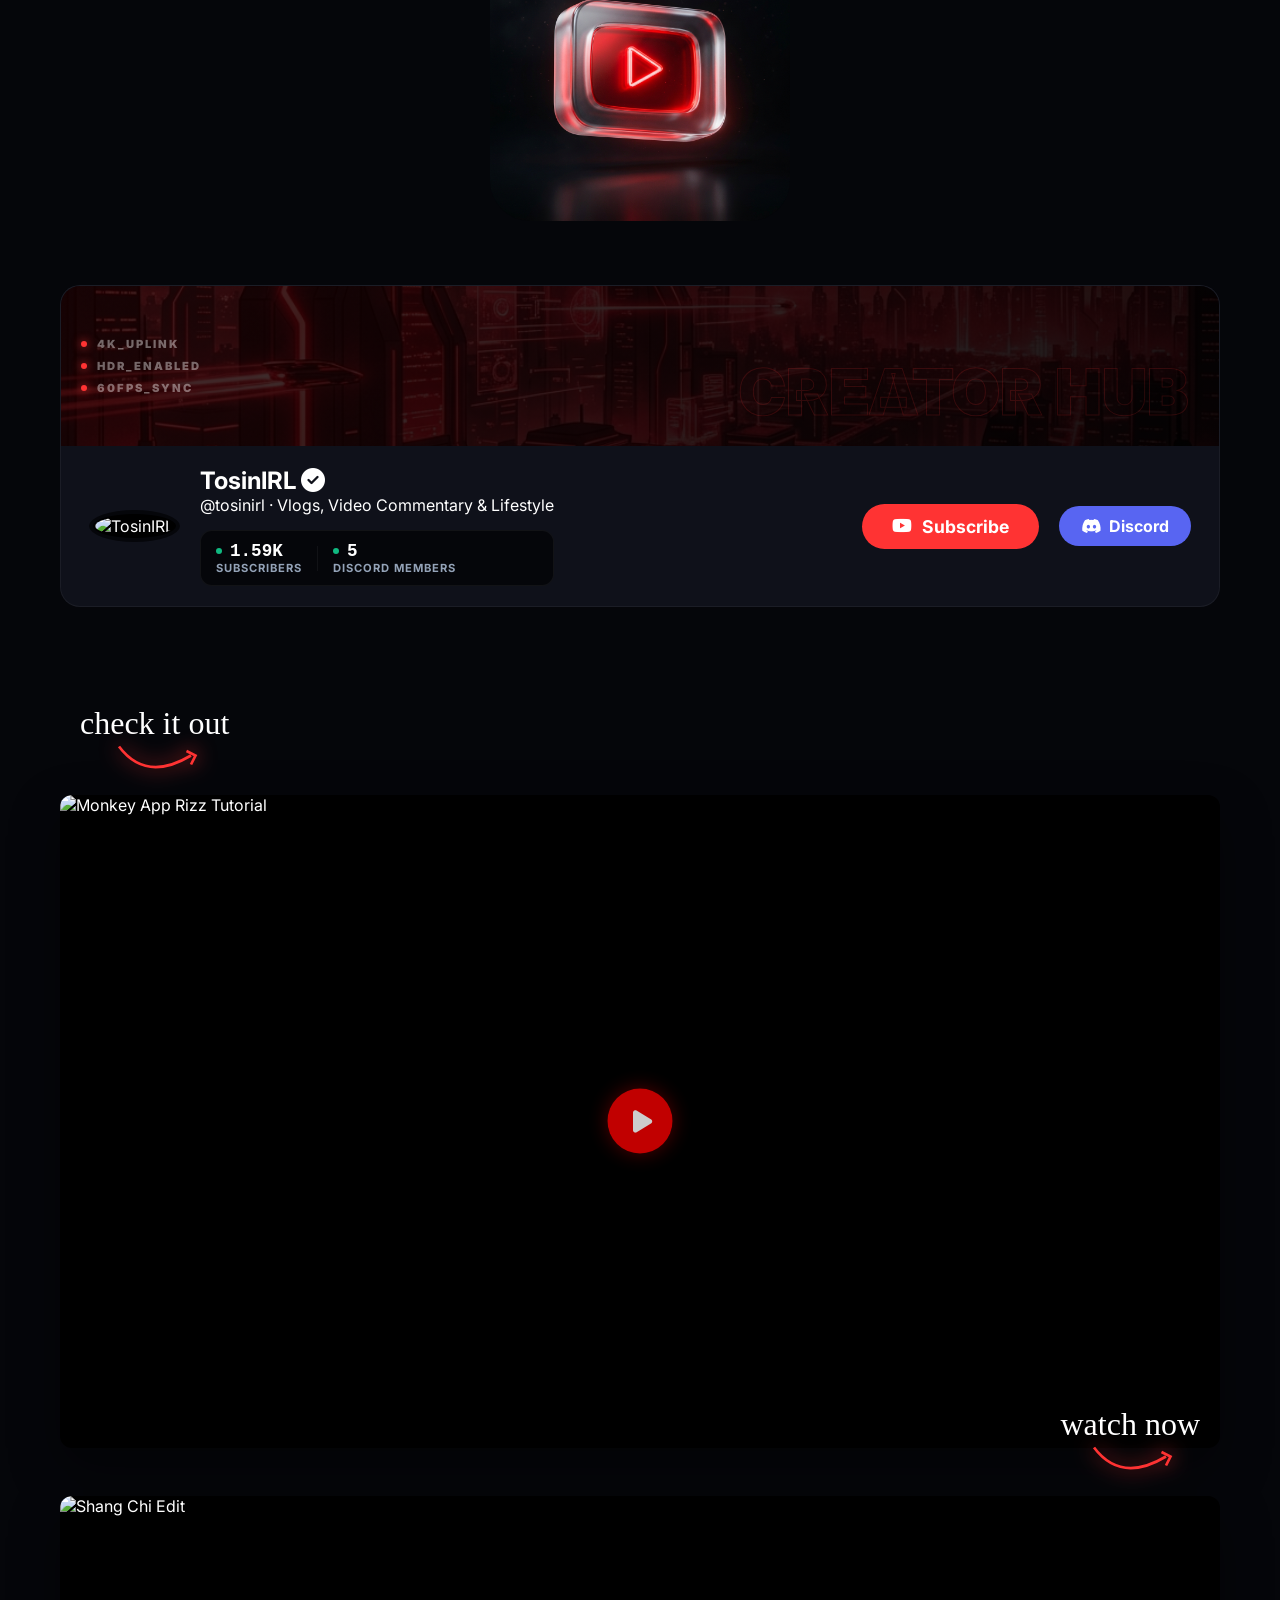
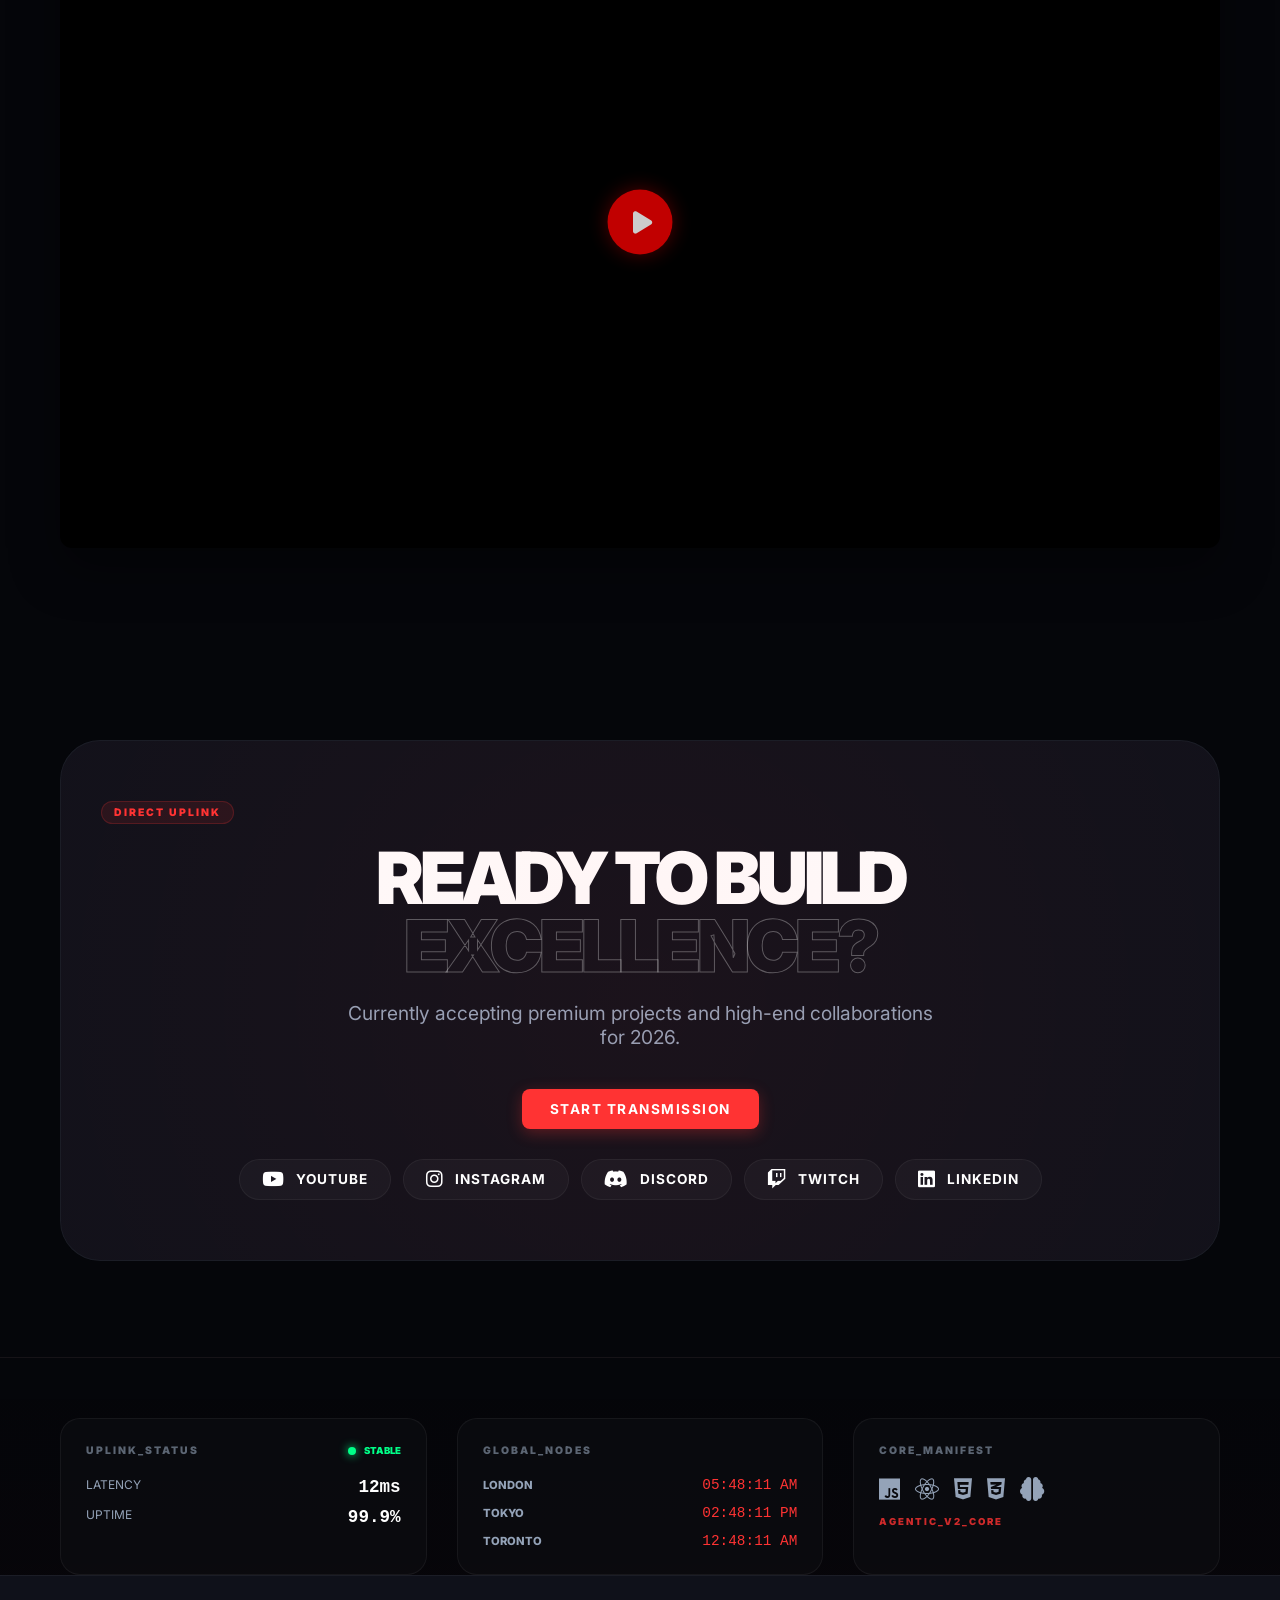
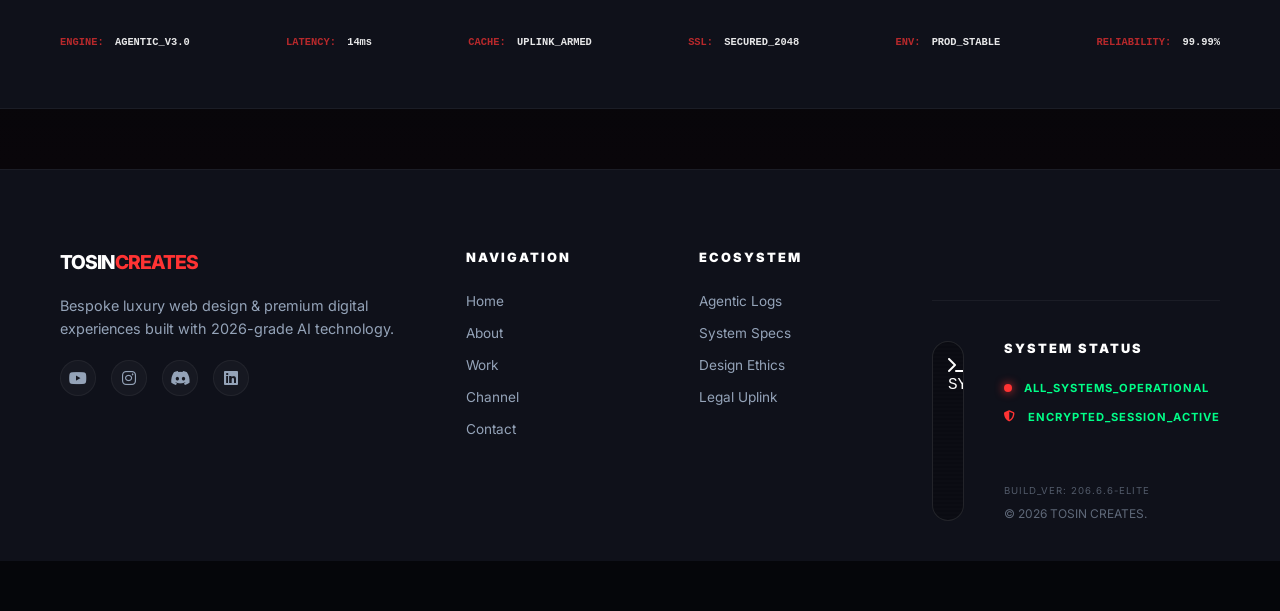
==== commit 4eba0413: "Bump to v206.6.9 and finalize high-end arrow design" ====
--- a/DEPLOYABLE_PORTFOLIO/index.html
+++ b/DEPLOYABLE_PORTFOLIO/index.html
@@ -4,7 +4,7 @@
 <head>
     <meta charset="UTF-8">
     <meta name="viewport" content="width=device-width, initial-scale=1.0, viewport-fit=cover">
-    <title>Tosin Creates | Creative Web Development & Designer (v206.6.8)</title>
+    <title>Tosin Creates | Creative Web Development & Designer (v206.6.9)</title>
     <!-- CACHE_BUST: 2026-04-26-22-22 -->
 
     <link rel="icon" type="image/png" href="assets/images/tc_media_hub_logo.png?v=23">
